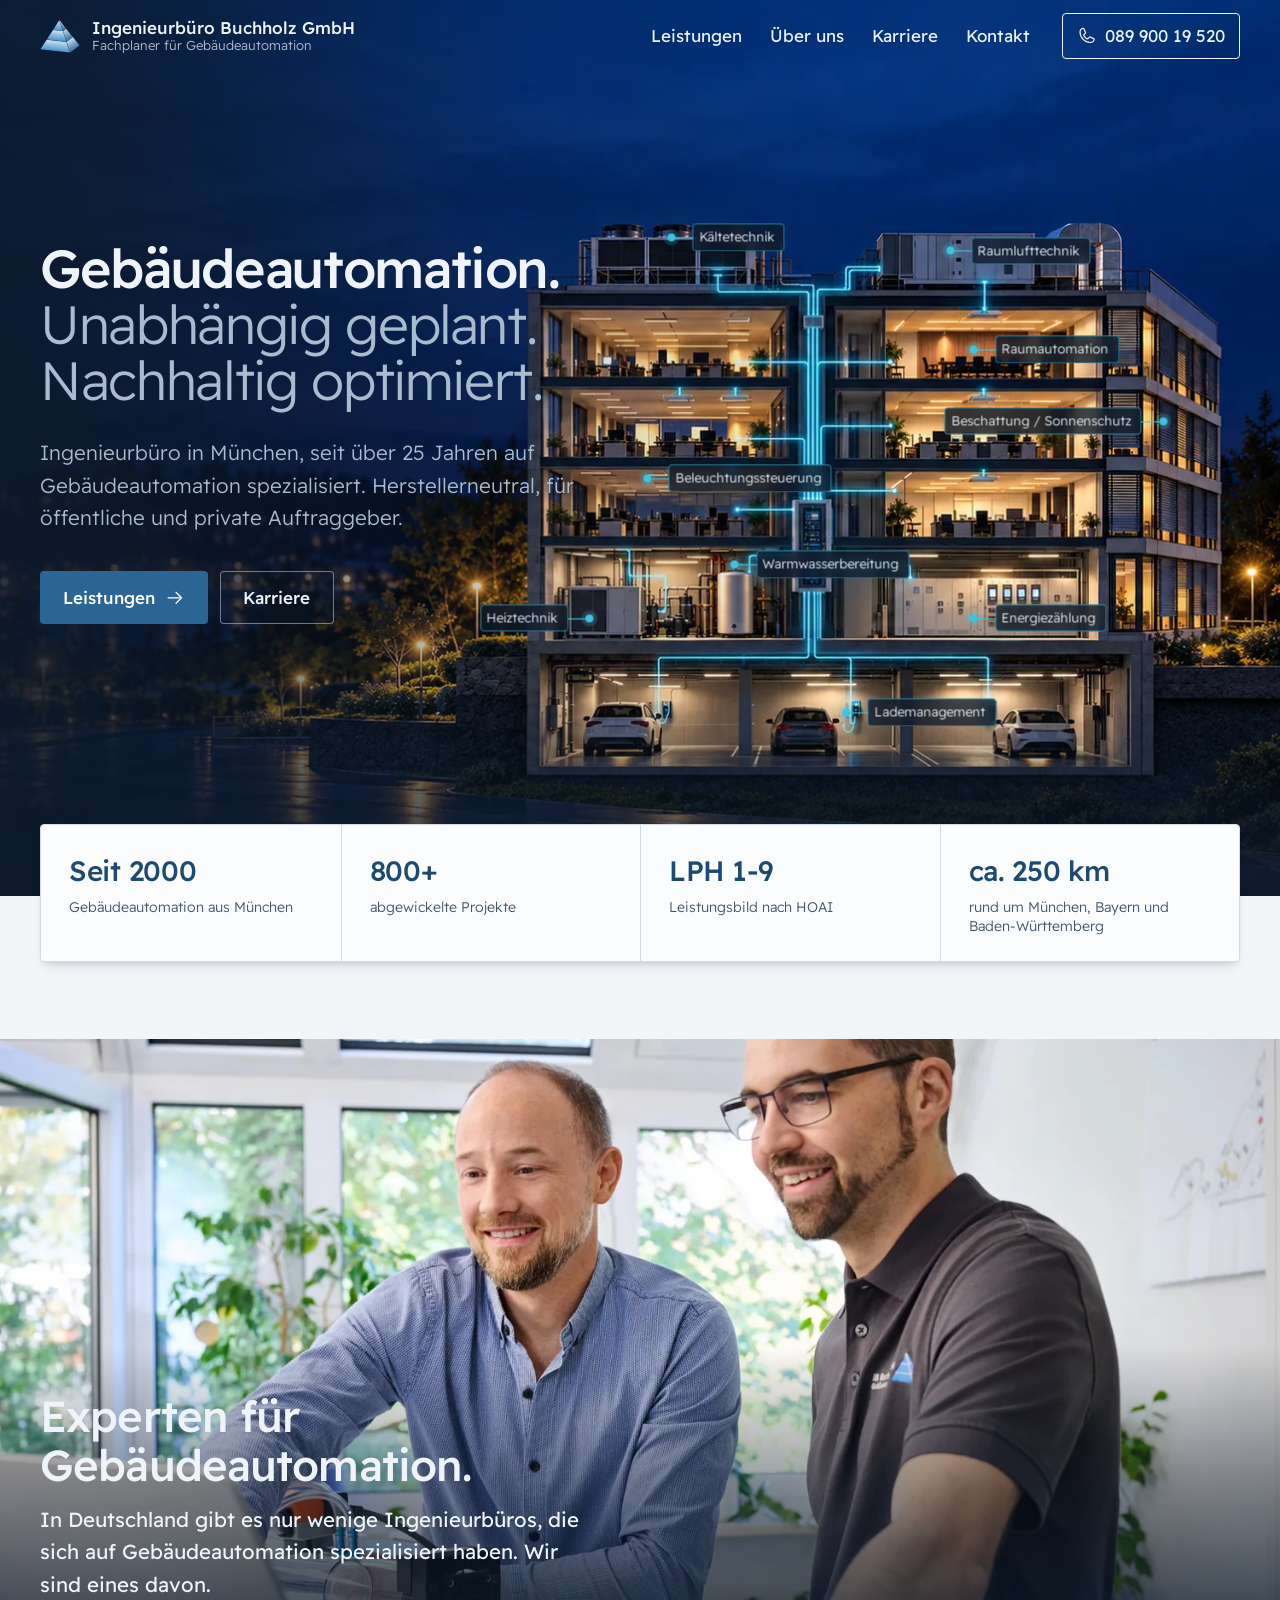
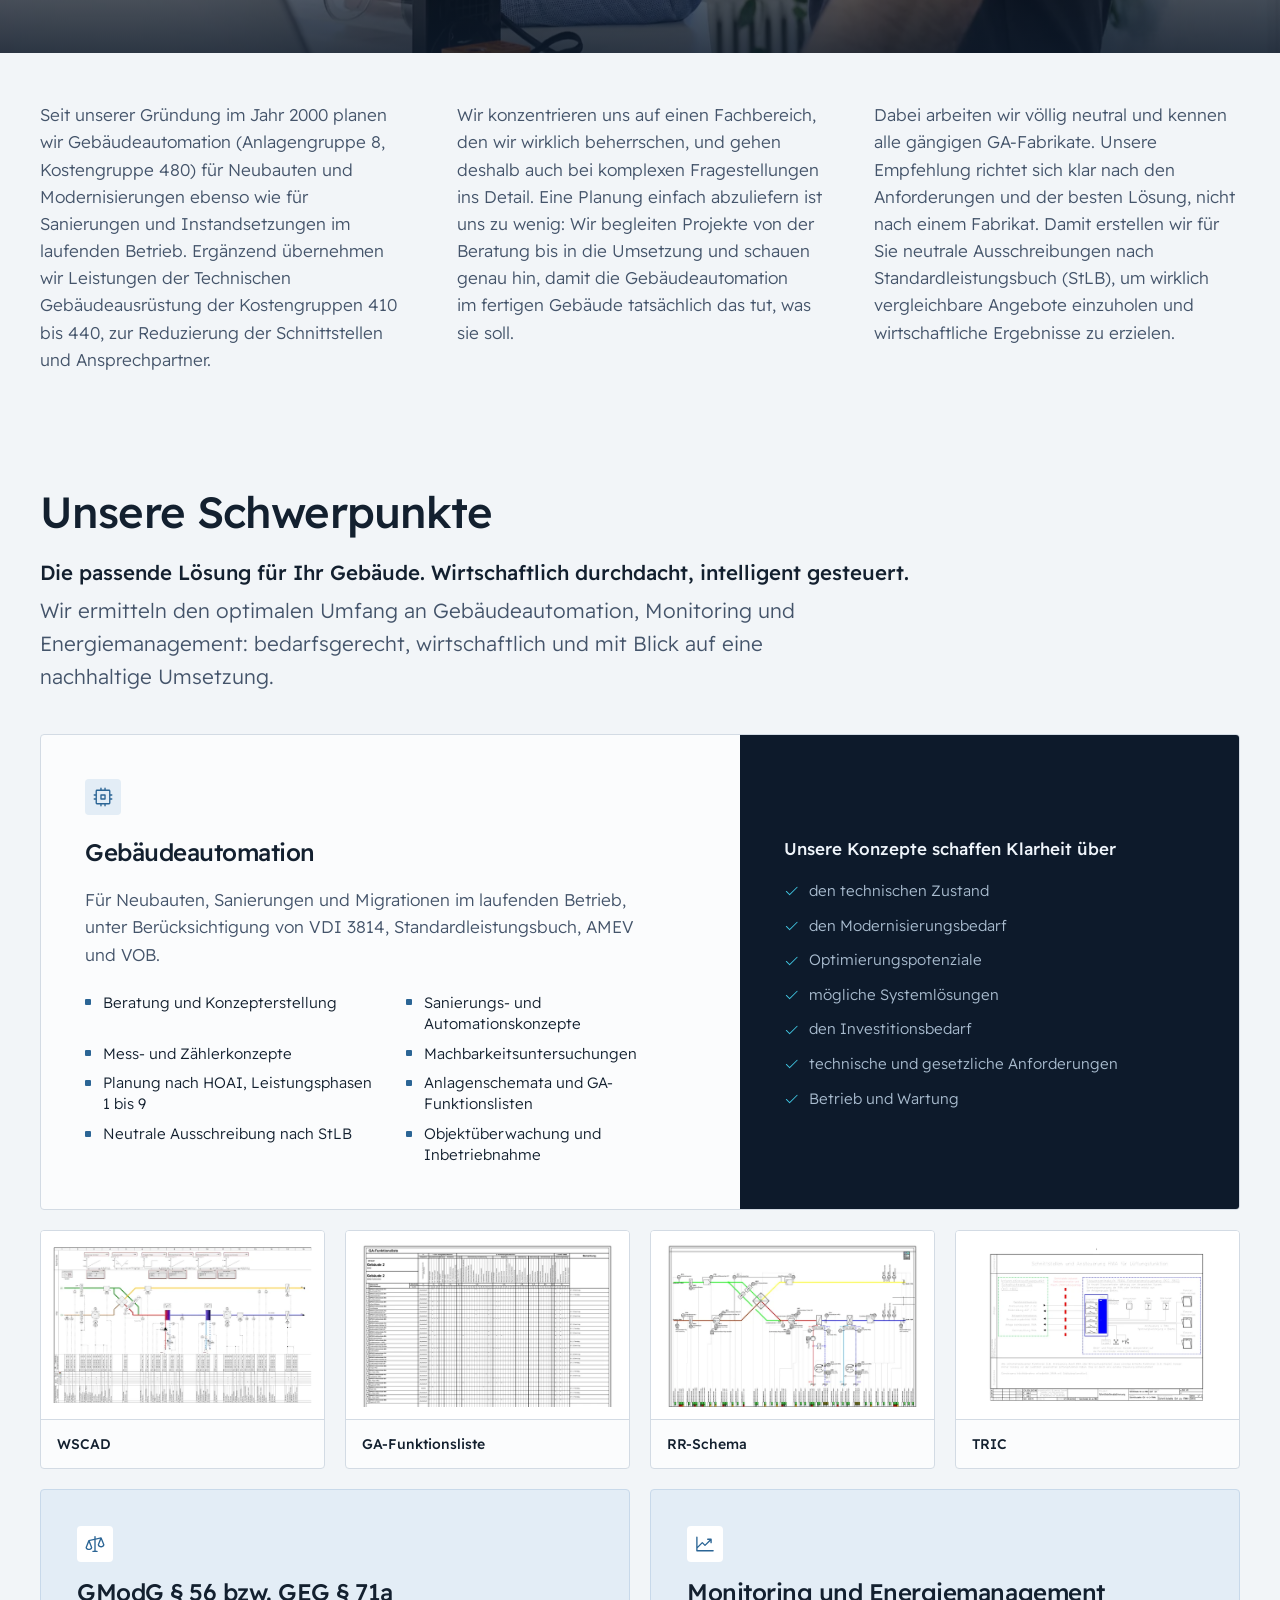
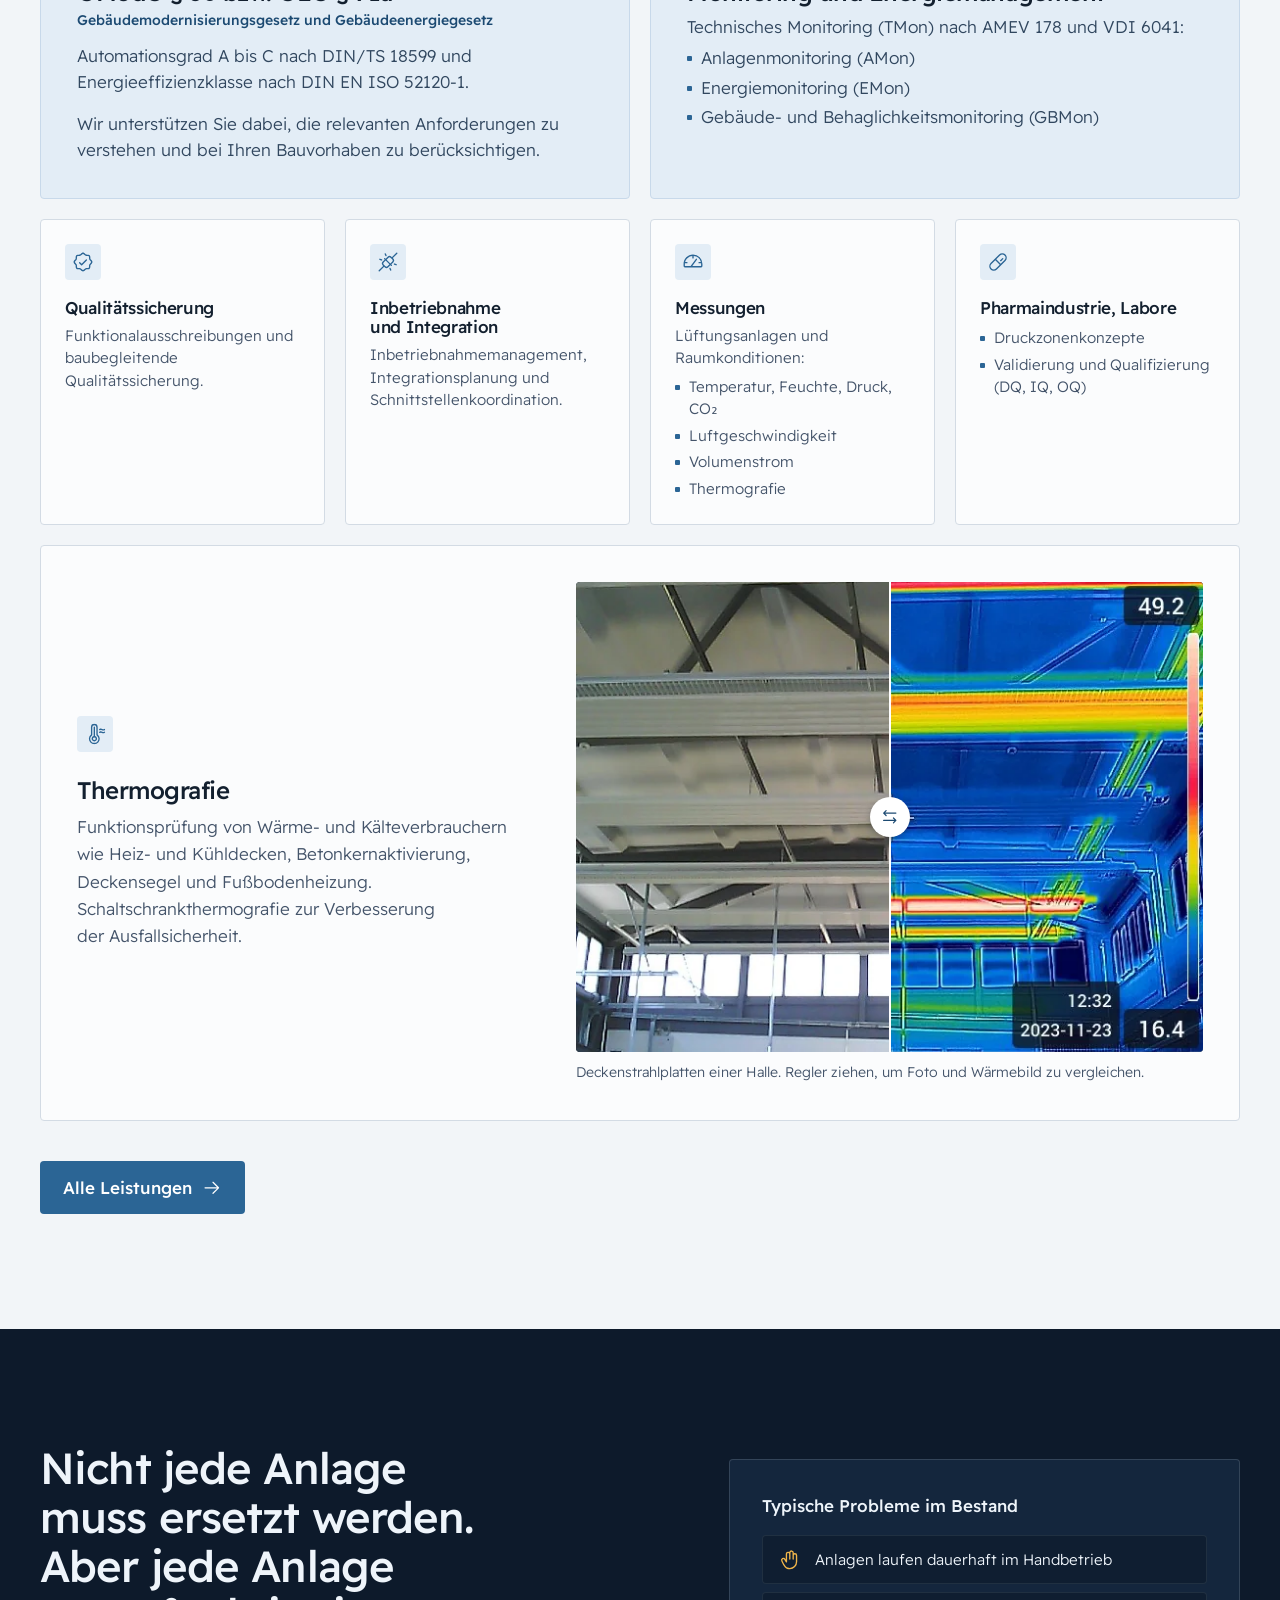
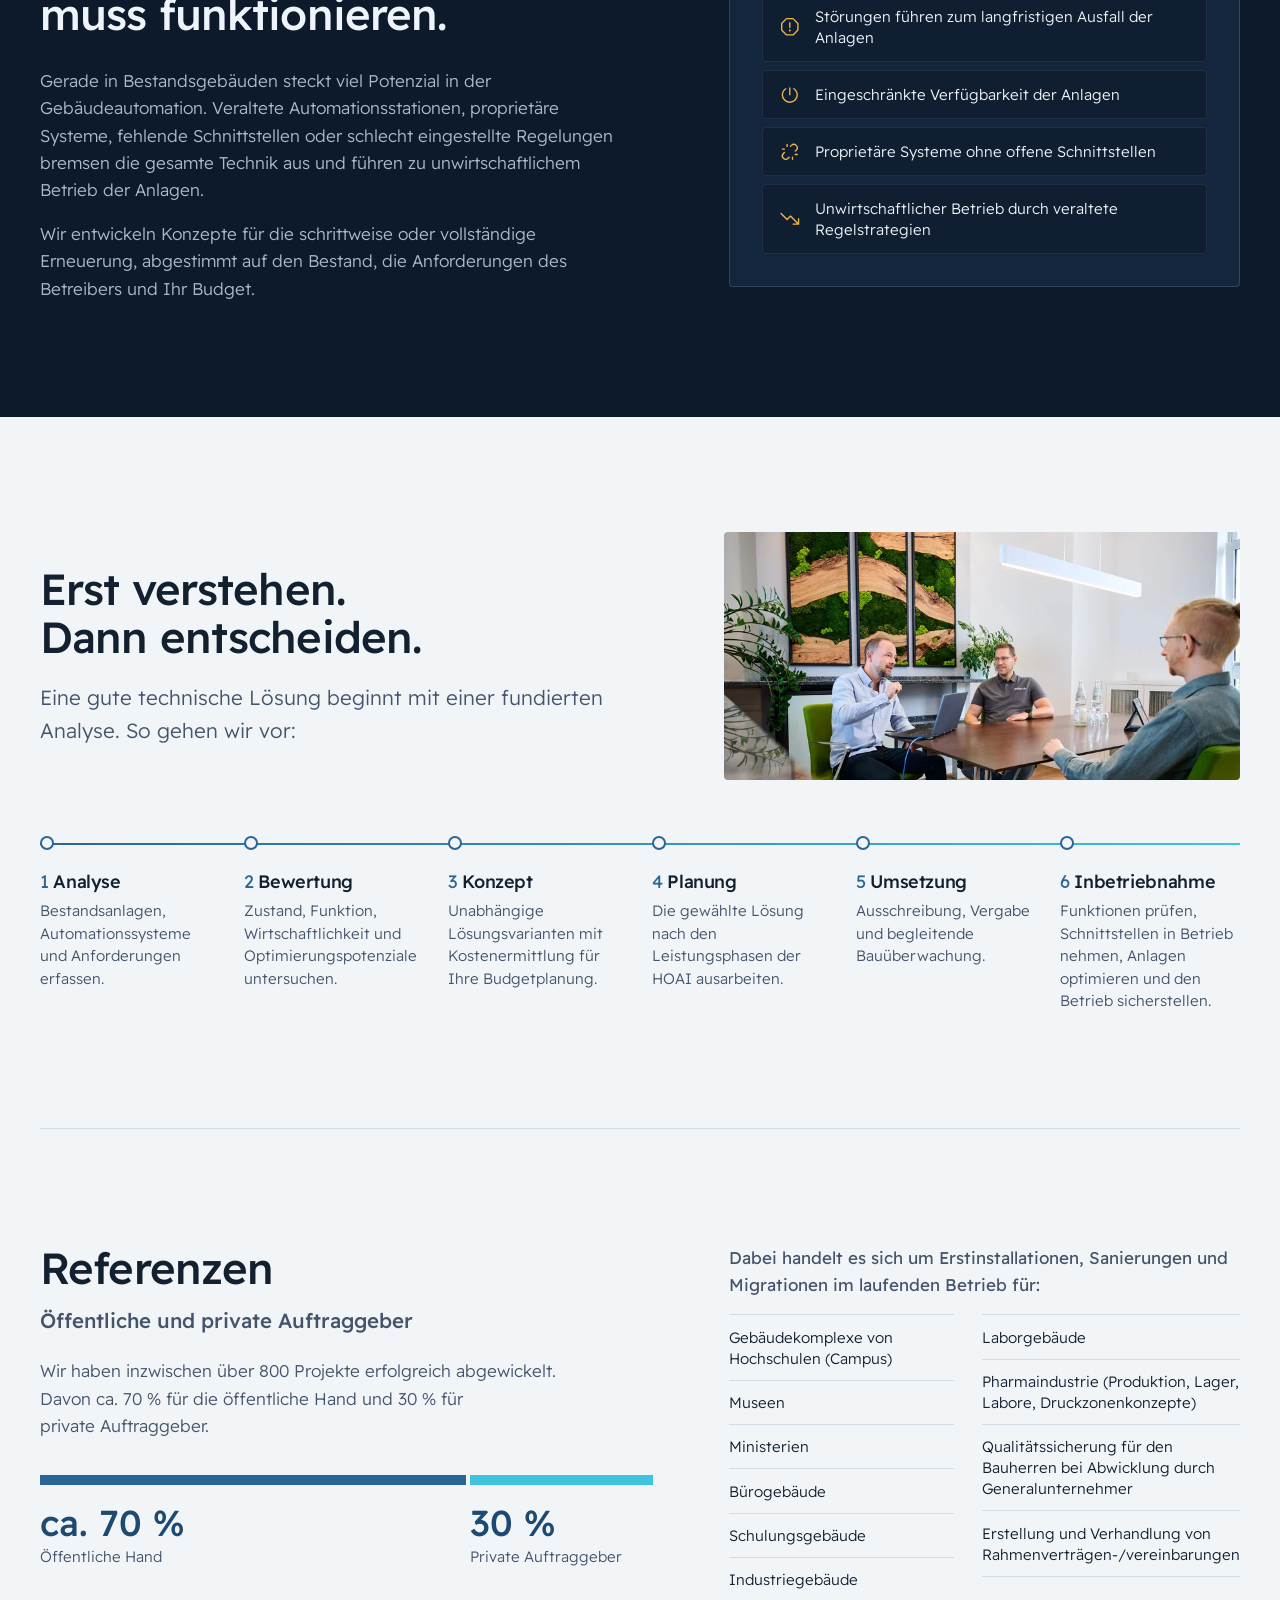
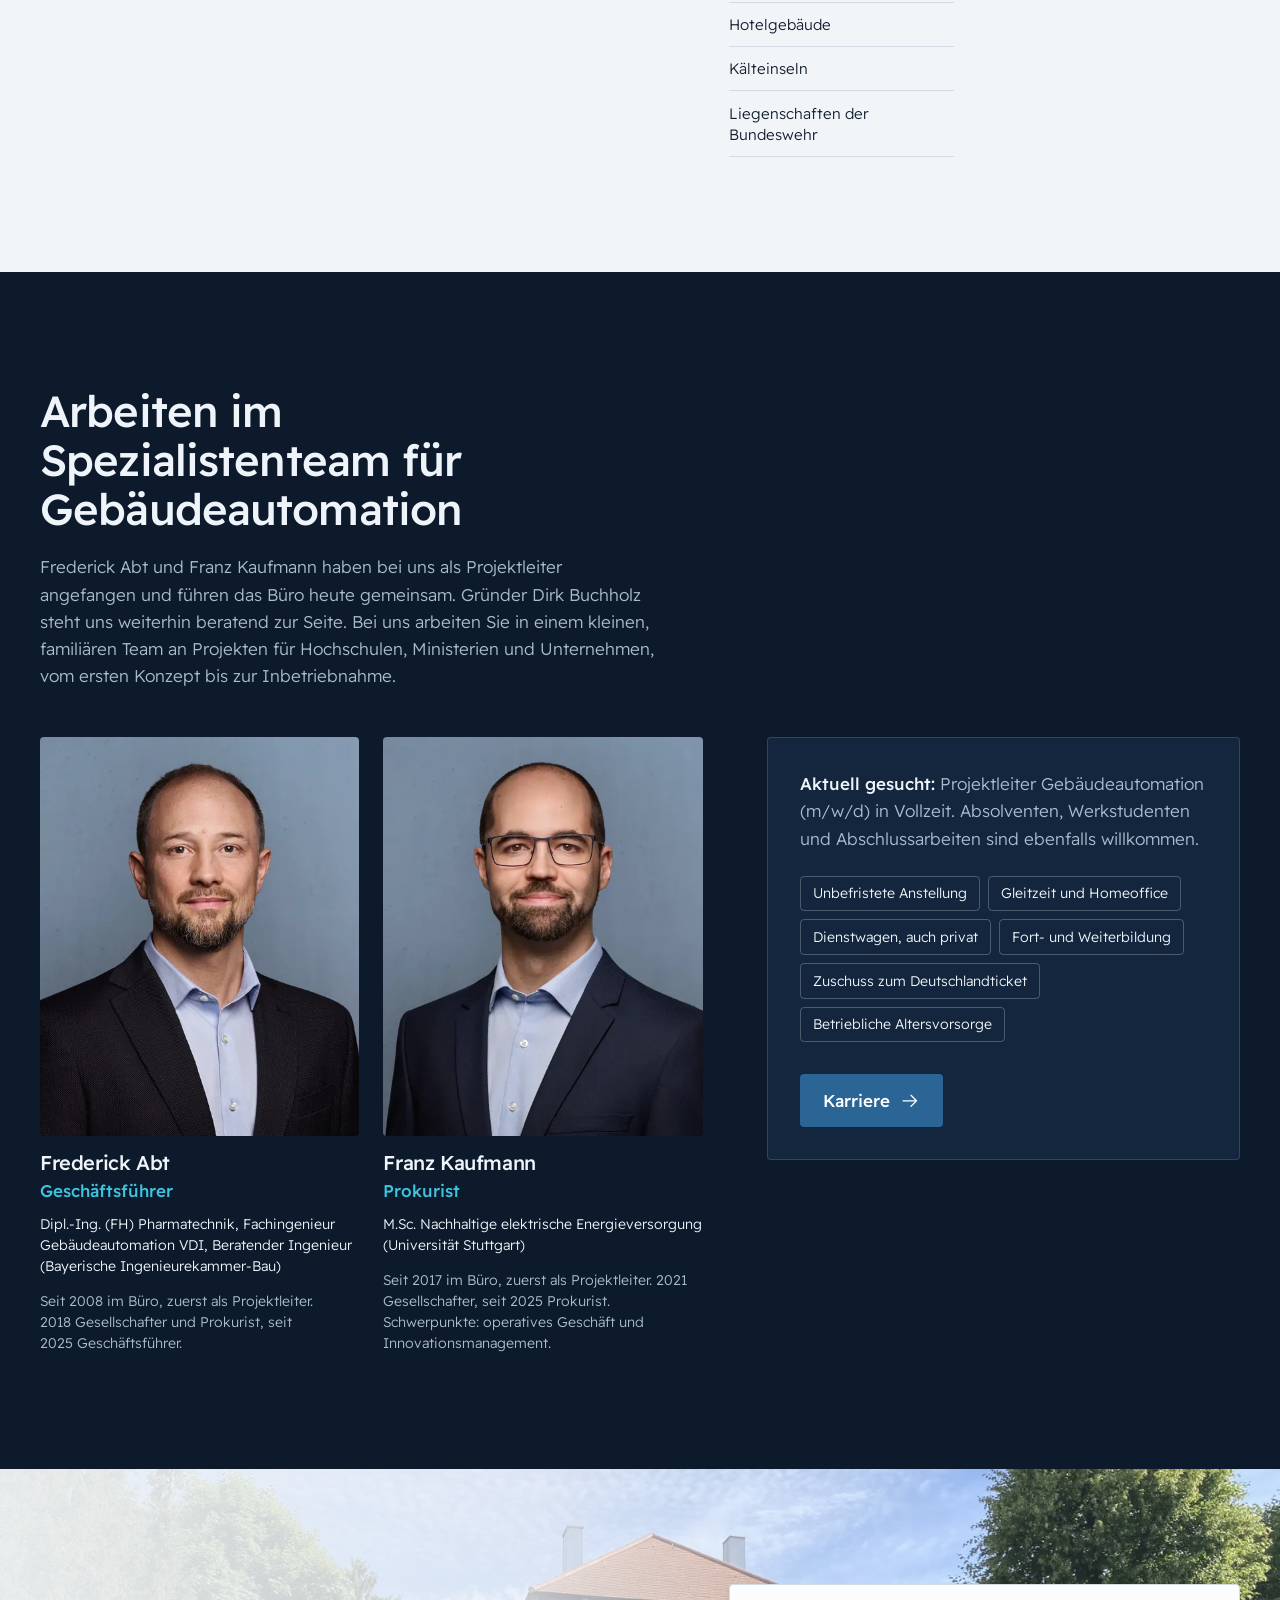
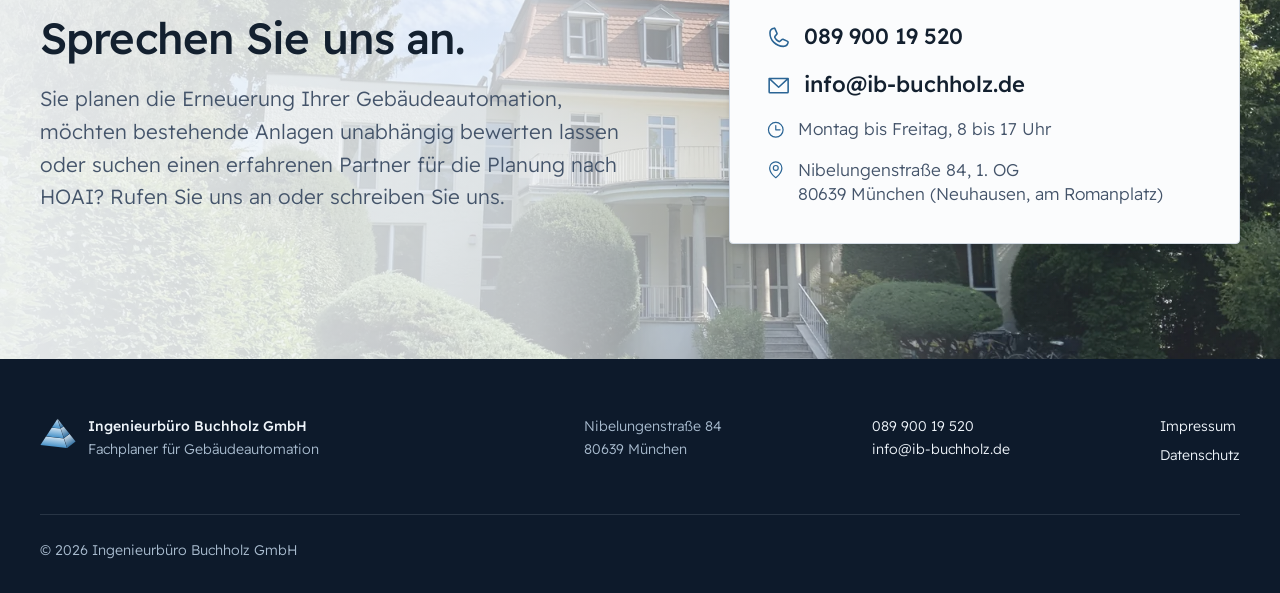
==== index.html @ 2a955da6 "Über uns: Kontaktbereich mit Teamfoto im Stil des Kopfbereichs" ====
<!doctype html>
<html lang="de">
<head>
	<meta charset="utf-8">
	<meta name="viewport" content="width=device-width, initial-scale=1">
	<title>Ingenieurbüro für Gebäudeautomation in München | Buchholz GmbH</title>
	<meta name="description" content="Ingenieurbüro Buchholz GmbH: seit über 25 Jahren spezialisiert auf Gebäudeautomation. Herstellerneutrale Beratung, Planung nach HOAI und Objektüberwachung in München, Bayern und Baden-Württemberg.">
	<link rel="canonical" href="https://www.ib-buchholz.de/">
	<meta name="author" content="Ingenieurbüro Buchholz GmbH">
	<meta name="theme-color" content="#0d1a2b">

	<meta property="og:type" content="website">
	<meta property="og:locale" content="de_DE">
	<meta property="og:site_name" content="Ingenieurbüro Buchholz GmbH">
	<meta property="og:title" content="Ingenieurbüro für Gebäudeautomation in München | Buchholz GmbH">
	<meta property="og:description" content="Seit über 25 Jahren spezialisiert auf Gebäudeautomation. Herstellerneutral, für öffentliche und private Auftraggeber.">
	<meta property="og:url" content="https://www.ib-buchholz.de/">
	<meta property="og:image" content="https://www.ib-buchholz.de/assets/images/hero-gebaeude-1600x900.webp">

	<link rel="icon" href="favicon.ico" sizes="48x48">
	<link rel="icon" href="favicon.svg" type="image/svg+xml">
	<link rel="apple-touch-icon" href="apple-touch-icon.png">
	<link rel="manifest" href="site.webmanifest">

	<link rel="preload" href="assets/fonts/readex-pro-latin.woff2" as="font" type="font/woff2" crossorigin>
	<link rel="preload" href="assets/images/hero-gebaeude-1600x900.webp" as="image" imagesrcset="assets/images/hero-gebaeude-960x540.webp 960w, assets/images/hero-gebaeude-1600x900.webp 1600w" imagesizes="100vw">
	<link rel="stylesheet" href="assets/styles/main.css?v=20261023l">
	<script src="assets/scripts/main.js?v=20261023l" defer></script>

	<script type="application/ld+json">
	{
		"@context": "https://schema.org",
		"@type": "ProfessionalService",
		"name": "Ingenieurbüro Buchholz GmbH",
		"description": "Ingenieurbüro für Gebäudeautomation: Beratung, Planung nach HOAI, Ausschreibung und Objektüberwachung.",
		"url": "https://www.ib-buchholz.de/",
		"logo": "https://www.ib-buchholz.de/assets/images/logo.svg",
		"image": "https://www.ib-buchholz.de/assets/images/buero-nibelungenstrasse-1600x900.webp",
		"telephone": "+49 89 90019520",
		"email": "info@ib-buchholz.de",
		"foundingDate": "2000",
		"address": {
			"@type": "PostalAddress",
			"streetAddress": "Nibelungenstraße 84",
			"postalCode": "80639",
			"addressLocality": "München",
			"addressCountry": "DE"
		},
		"openingHoursSpecification": {
			"@type": "OpeningHoursSpecification",
			"dayOfWeek": ["Monday", "Tuesday", "Wednesday", "Thursday", "Friday"],
			"opens": "08:00",
			"closes": "17:00"
		},
		"areaServed": ["München", "Bayern", "Baden-Württemberg"],
		"knowsAbout": ["Gebäudeautomation", "GA-Planung", "VDI 3814", "AMEV", "HOAI", "GEG", "Technisches Monitoring"]
	}
	</script>
</head>
<body>
	<a class="skip-link" href="#inhalt">Zum Inhalt springen</a>

	<header class="site-header" data-header>
		<div class="site-header__inner">
			<a class="brand" href="./" aria-label="Ingenieurbüro Buchholz GmbH, zur Startseite">
				<img class="brand__logo" src="assets/images/logo.svg" alt="" width="40" height="40">
				<span class="brand__text">
					<span class="brand__name">Ingenieurbüro Buchholz GmbH</span>
					<span class="brand__claim">Fachplaner für Gebäudeautomation</span>
				</span>
			</a>

			<button class="nav-toggle" type="button" aria-expanded="false" aria-controls="hauptnavigation" data-nav-toggle>
				<svg class="icon nav-toggle__open" aria-hidden="true"><use href="assets/images/icons.svg?v=20261021a#i-list"></use></svg>
				<svg class="icon nav-toggle__close" aria-hidden="true"><use href="assets/images/icons.svg?v=20261021a#i-x"></use></svg>
				<span class="visually-hidden">Menü</span>
			</button>

			<nav class="site-nav" id="hauptnavigation" aria-label="Hauptnavigation">
				<ul class="site-nav__list">
					<li><a href="leistungen/">Leistungen</a></li>
					<li><a href="ueber-uns/">Über uns</a></li>
					<li><a href="karriere/">Karriere</a></li>
					<li><a href="kontakt/">Kontakt</a></li>
				</ul>
				<a class="site-nav__phone" href="tel:+498990019520">
					<svg class="icon" aria-hidden="true"><use href="assets/images/icons.svg?v=20261021a#i-phone"></use></svg>
					089 900 19 520
				</a>
			</nav>
		</div>
	</header>

	<main id="inhalt">
		<section class="hero" aria-labelledby="hero-titel">
			<div class="hero__visual">
				<picture>
					<img src="assets/images/hero-gebaeude-1600x900.webp"
						srcset="assets/images/hero-gebaeude-960x540.webp 960w, assets/images/hero-gebaeude-1600x900.webp 1600w"
						sizes="(min-width: 64rem) 120vh, 100vw"
						width="1600" height="900" alt="Bürogebäude im Schnitt mit Tiefgarage: Ein zentraler GA-Schaltschrank ist über leuchtende Leitungen mit Kälte, Lüftung, Heizung, Elektroverteilung, Ladesäulen und allen Etagen verbunden" fetchpriority="high">
				</picture>
				<ul class="datapoints" aria-label="Gewerke, die die Gebäudeautomation verbindet">
					<li class="datapoint" style="--x: 58.5%; --y: 26.5%; --i: 0">Kältetechnik</li>
					<li class="datapoint" style="--x: 76%; --y: 28%; --i: 1">Raumlufttechnik</li>
					<li class="datapoint" style="--x: 77.5%; --y: 39%; --i: 2">Raumautomation</li>
					<li class="datapoint datapoint--flip" style="--x: 89.5%; --y: 47%; --i: 3">Beschattung / Sonnenschutz</li>
					<li class="datapoint" style="--x: 57%; --y: 53.4%; --i: 4">Beleuchtungssteuerung</li>
					<li class="datapoint datapoint--flip" style="--x: 53.5%; --y: 69%; --i: 5">Heiztechnik</li>
					<li class="datapoint" style="--x: 62.5%; --y: 63%; --i: 6">Warmwasserbereitung</li>
					<li class="datapoint" style="--x: 77.5%; --y: 69%; --i: 7">Energiezählung</li>
					<li class="datapoint" style="--x: 69.5%; --y: 79.5%; --i: 8">Lademanagement</li>
				</ul>
			</div>

			<div class="hero__content">
				<h1 class="hero__title" id="hero-titel">Gebäudeautomation. <span>Unabhängig geplant.</span> <span>Nachhaltig optimiert.</span></h1>
				<p class="hero__lead">Ingenieurbüro in München, seit über 25 Jahren auf Gebäudeautomation spezialisiert. Herstellerneutral, für öffentliche und private Auftraggeber.</p>
				<div class="hero__actions">
					<a class="button button--primary" href="leistungen/">Leistungen
						<svg class="icon" aria-hidden="true"><use href="assets/images/icons.svg?v=20261021a#i-arrow-right"></use></svg>
					</a>
					<a class="button button--ghost" href="karriere/">Karriere</a>
				</div>
			</div>
		</section>

		<section class="facts" aria-label="Das Büro in Zahlen">
			<dl class="facts__list">
				<div class="facts__item">
					<dt>Seit 2000</dt>
					<dd>Gebäudeautomation aus München</dd>
				</div>
				<div class="facts__item">
					<dt>800+</dt>
					<dd>abgewickelte Projekte</dd>
				</div>
				<div class="facts__item">
					<dt>LPH 1-9</dt>
					<dd>Leistungsbild nach HOAI</dd>
				</div>
				<div class="facts__item">
					<dt>ca. 250 km</dt>
					<dd>rund um München, Bayern und Baden-Württemberg</dd>
				</div>
			</dl>
		</section>

		<section class="intro" aria-labelledby="intro-titel">
			<div class="intro__band">
				<img class="intro__photo" src="assets/images/team-arbeit-1500x1000.webp"
					srcset="assets/images/team-arbeit-800x533.webp 800w, assets/images/team-arbeit-1500x1000.webp 1500w, assets/images/team-arbeit-2400x1600.webp 2400w"
					sizes="100vw" width="1500" height="1000" loading="lazy"
					alt="Frederick Abt und Franz Kaufmann bei einem Funktionstest am Laptop im Büro">
				<div class="container intro__head">
					<h2 class="intro__title" id="intro-titel">Experten für Gebäudeautomation.</h2>
					<p class="intro__lead">In Deutschland gibt es nur wenige Ingenieurbüros, die sich auf Gebäudeautomation spezialisiert haben. Wir sind eines davon.</p>
				</div>
			</div>
			<div class="container intro__text">
				<p>Seit unserer Gründung im Jahr 2000 planen wir Gebäudeautomation (Anlagengruppe 8, Kostengruppe 480) für Neubauten und Modernisierungen ebenso wie für Sanierungen und Instandsetzungen im laufenden Betrieb. Ergänzend übernehmen wir Leistungen der Technischen Gebäudeausrüstung der Kostengruppen 410 bis 440, zur Reduzierung der Schnittstellen und Ansprechpartner.</p>
				<p>Wir konzentrieren uns auf einen Fachbereich, den wir wirklich beherrschen, und gehen deshalb auch bei komplexen Fragestellungen ins Detail. Eine Planung einfach abzuliefern ist uns zu wenig: Wir begleiten Projekte von der Beratung bis in die Umsetzung und schauen genau hin, damit die Gebäudeautomation im fertigen Gebäude tatsächlich das tut, was sie soll.</p>
				<p>Dabei arbeiten wir völlig neutral und kennen alle gängigen GA-Fabrikate. Unsere Empfehlung richtet sich klar nach den Anforderungen und der besten Lösung, nicht nach einem Fabrikat. Damit erstellen wir für Sie neutrale Ausschreibungen nach Standardleistungsbuch (StLB), um wirklich vergleichbare Angebote einzuholen und wirtschaftliche Ergebnisse zu erzielen.</p>
			</div>
		</section>

		<section class="focus" aria-labelledby="focus-titel">
			<div class="container">
				<h2 class="section-title" id="focus-titel">Unsere Schwerpunkte</h2>
				<p class="section-lead focus__lead"><strong>Die passende Lösung für Ihr Gebäude. Wirtschaftlich durchdacht, intelligent gesteuert.</strong> Wir ermitteln den optimalen Umfang an Gebäudeautomation, Monitoring und Energiemanagement: bedarfsgerecht, wirtschaftlich und mit Blick auf eine nachhaltige Umsetzung.</p>

				<article class="ga-feature">
					<div class="ga-feature__main">
						<svg class="tile__icon" aria-hidden="true"><use href="assets/images/icons.svg?v=20261021a#i-cpu"></use></svg>
						<h3>Gebäudeautomation</h3>
						<p>Für Neubauten, Sanierungen und Migrationen im laufenden Betrieb, unter Berücksichtigung von VDI 3814, Standardleistungsbuch, AMEV und VOB.</p>
						<ul class="ga-feature__list">
							<li>Beratung und Konzepterstellung</li>
							<li>Sanierungs- und Automationskonzepte</li>
							<li>Mess- und Zählerkonzepte</li>
							<li>Machbarkeitsuntersuchungen</li>
							<li>Planung nach HOAI, Leistungsphasen 1 bis 9</li>
							<li>Anlagenschemata und GA-Funktionslisten</li>
							<li>Neutrale Ausschreibung nach StLB</li>
							<li>Objektüberwachung und Inbetriebnahme</li>
						</ul>
					</div>
					<div class="ga-feature__side">
						<p class="ga-feature__side-title">Unsere Konzepte schaffen Klarheit über</p>
						<ul class="checklist">
							<li>den technischen Zustand</li>
							<li>den Modernisierungsbedarf</li>
							<li>Optimierungspotenziale</li>
							<li>mögliche Systemlösungen</li>
							<li>den Investitionsbedarf</li>
							<li>technische und gesetzliche Anforderungen</li>
							<li>Betrieb und Wartung</li>
						</ul>
					</div>
				</article>

				<ul class="schemes" aria-label="Beispiele aus unserer Planung">
					<li>
						<a class="scheme" href="assets/images/schema-wscad-2400x1446.webp" data-lightbox>
							<img src="assets/images/schema-wscad-600x361.webp" width="600" height="361" loading="lazy" alt="Anlagenschema einer Lüftungsanlage mit Regeldiagrammen und Datenpunkten, erstellt mit WSCAD">
							<span>WSCAD</span>
						</a>
					</li>
					<li>
						<a class="scheme" href="assets/images/funktionsliste-vdi3814-2400x1552.webp" data-lightbox>
							<img src="assets/images/funktionsliste-vdi3814-600x388.webp" width="600" height="388" loading="lazy" alt="GA-Funktionsliste nach VDI 3814 mit Datenpunkten und Funktionen">
							<span>GA-Funktionsliste</span>
						</a>
					</li>
					<li>
						<a class="scheme" href="assets/images/schema-rr-2400x1552.webp" data-lightbox>
							<img src="assets/images/schema-rr-600x388.webp" width="600" height="388" loading="lazy" alt="Anlagengrafik einer Lüftungsanlage mit Wärmerückgewinnung, erstellt mit RR-Schema">
							<span>RR-Schema</span>
						</a>
					</li>
					<li>
						<a class="scheme" href="assets/images/schnittstelle-tric-2400x1696.webp" data-lightbox>
							<img src="assets/images/schnittstelle-tric-600x424.webp" width="600" height="424" loading="lazy" alt="Schnittstellenklärung zwischen Gebäudeautomation und RWA-Fenstersteuerung, erstellt mit TRIC">
							<span>TRIC</span>
						</a>
					</li>
				</ul>

				<div class="tiles tiles--key">
					<article class="tile">
						<svg class="tile__icon" aria-hidden="true"><use href="assets/images/icons.svg?v=20261021a#i-scales"></use></svg>
						<h3>GModG § 56 bzw. GEG § 71a</h3>
						<p class="tile__sub">Gebäudemodernisierungsgesetz und Gebäudeenergiegesetz</p>
						<p>Automationsgrad A bis C nach DIN/TS 18599 und Energieeffizienzklasse nach DIN EN ISO 52120-1.</p>
						<p>Wir unterstützen Sie dabei, die relevanten Anforderungen zu verstehen und bei Ihren Bauvorhaben zu berücksichtigen.</p>
					</article>
					<article class="tile">
						<svg class="tile__icon" aria-hidden="true"><use href="assets/images/icons.svg?v=20261021a#i-chart-line-up"></use></svg>
						<h3>Monitoring und Energiemanagement</h3>
						<p>Technisches Monitoring (TMon) nach AMEV 178 und VDI 6041:</p>
						<ul class="tile__list">
							<li>Anlagenmonitoring (AMon)</li>
							<li>Energiemonitoring (EMon)</li>
							<li>Gebäude- und Behaglichkeitsmonitoring (GBMon)</li>
						</ul>
					</article>
				</div>

				<div class="tiles">
					<article class="tile">
						<svg class="tile__icon" aria-hidden="true"><use href="assets/images/icons.svg?v=20261021a#i-seal-check"></use></svg>
						<h3>Qualitätssicherung</h3>
						<p>Funktionalausschreibungen und baubegleitende Qualitätssicherung.</p>
					</article>
					<article class="tile">
						<svg class="tile__icon" aria-hidden="true"><use href="assets/images/icons.svg?v=20261021a#i-plugs-connected"></use></svg>
						<h3>Inbetriebnahme und Integration</h3>
						<p>Inbetriebnahmemanagement, Integrationsplanung und Schnittstellenkoordination.</p>
					</article>
					<article class="tile">
						<svg class="tile__icon" aria-hidden="true"><use href="assets/images/icons.svg?v=20261021a#i-gauge"></use></svg>
						<h3>Messungen</h3>
						<p>Lüftungsanlagen und Raumkonditionen:</p>
						<ul class="tile__list">
							<li>Temperatur, Feuchte, Druck, CO₂</li>
							<li>Luftgeschwindigkeit</li>
							<li>Volumenstrom</li>
							<li>Thermografie</li>
						</ul>
					</article>
					<article class="tile">
						<svg class="tile__icon" aria-hidden="true"><use href="assets/images/icons.svg?v=20261021a#i-pill"></use></svg>
						<h3>Pharmaindustrie, Labore</h3>
						<ul class="tile__list">
							<li>Druckzonenkonzepte</li>
							<li>Validierung und Qualifizierung (DQ, IQ, OQ)</li>
						</ul>
					</article>
				</div>

				<article class="thermo-tile">
					<div class="thermo-tile__text">
						<svg class="tile__icon" aria-hidden="true"><use href="assets/images/icons.svg?v=20261021a#i-thermometer-hot"></use></svg>
						<h3>Thermografie</h3>
						<p>Funktionsprüfung von Wärme- und Kälteverbrauchern wie Heiz- und Kühldecken, Betonkernaktivierung, Deckensegel und Fußbodenheizung. Schaltschrankthermografie zur Verbesserung der Ausfallsicherheit.</p>
					</div>
					<figure class="thermo" data-compare>
						<div class="thermo__stage">
							<img class="thermo__photo" src="assets/images/thermografie-halle-640x480.webp" width="640" height="480" loading="lazy" alt="Hallendecke mit Deckenstrahlplatten, Normalaufnahme">
							<img class="thermo__ir" src="assets/images/thermografie-640x480.webp" width="640" height="480" loading="lazy" alt="Dieselbe Hallendecke als Wärmebild, die Deckenstrahlplatten zeichnen sich deutlich ab">
							<span class="thermo__handle" aria-hidden="true">
								<svg class="icon" aria-hidden="true"><use href="assets/images/icons.svg?v=20261021a#i-arrows-left-right"></use></svg>
							</span>
							<input class="thermo__range" type="range" min="0" max="100" value="50" aria-label="Vergleich zwischen Foto und Wärmebild verschieben" data-compare-range>
						</div>
						<figcaption>Deckenstrahlplatten einer Halle. Regler ziehen, um Foto und Wärmebild zu vergleichen.</figcaption>
					</figure>
				</article>

				<a class="button button--primary focus__all" href="leistungen/">Alle Leistungen
					<svg class="icon" aria-hidden="true"><use href="assets/images/icons.svg?v=20261021a#i-arrow-right"></use></svg>
				</a>
			</div>
		</section>

		<section class="existing" aria-labelledby="bestand-titel">
			<div class="container existing__grid">
				<div class="existing__text">
					<h2 class="section-title" id="bestand-titel">Nicht jede Anlage muss ersetzt werden. Aber jede Anlage muss funktionieren.</h2>
					<p>Gerade in Bestandsgebäuden steckt viel Potenzial in der Gebäudeautomation. Veraltete Automationsstationen, proprietäre Systeme, fehlende Schnittstellen oder schlecht eingestellte Regelungen bremsen die gesamte Technik aus und führen zu unwirtschaftlichem Betrieb der Anlagen.</p>
					<p>Wir entwickeln Konzepte für die schrittweise oder vollständige Erneuerung, abgestimmt auf den Bestand, die Anforderungen des Betreibers und Ihr Budget.</p>
				</div>
				<div class="alarms">
					<p class="alarms__title">Typische Probleme im Bestand</p>
					<ul class="alarms__list">
						<li><svg class="icon" aria-hidden="true"><use href="assets/images/icons.svg?v=20261021a#i-hand"></use></svg>Anlagen laufen dauerhaft im Handbetrieb</li>
						<li><svg class="icon" aria-hidden="true"><use href="assets/images/icons.svg?v=20261021a#i-warning-octagon"></use></svg>Störungen führen zum langfristigen Ausfall der Anlagen</li>
						<li><svg class="icon" aria-hidden="true"><use href="assets/images/icons.svg?v=20261021a#i-power"></use></svg>Eingeschränkte Verfügbarkeit der Anlagen</li>
						<li><svg class="icon" aria-hidden="true"><use href="assets/images/icons.svg?v=20261021a#i-link-break"></use></svg>Proprietäre Systeme ohne offene Schnittstellen</li>
						<li><svg class="icon" aria-hidden="true"><use href="assets/images/icons.svg?v=20261021a#i-trend-down"></use></svg>Unwirtschaftlicher Betrieb durch veraltete Regelstrategien</li>
					</ul>
				</div>
			</div>
		</section>

		<section class="process" aria-labelledby="ablauf-titel">
			<div class="container">
				<div class="process__head">
					<div>
						<h2 class="section-title" id="ablauf-titel">Erst verstehen. Dann entscheiden.</h2>
						<p class="section-lead">Eine gute technische Lösung beginnt mit einer fundierten Analyse. So gehen wir vor:</p>
					</div>
					<img class="process__photo" src="assets/images/besprechung-800x384.webp" srcset="assets/images/besprechung-800x384.webp 800w, assets/images/besprechung-1400x673.webp 1400w" sizes="(min-width: 64rem) 34rem, 100vw" width="800" height="384" loading="lazy" alt="Frederick Abt bespricht mit Franz Kaufmann und einem Kollegen ein Projekt am Besprechungstisch">
				</div>
				<ol class="process__line">
					<li class="process__step">
						<h3>Analyse</h3>
						<p>Bestandsanlagen, Automationssysteme und Anforderungen erfassen.</p>
					</li>
					<li class="process__step">
						<h3>Bewertung</h3>
						<p>Zustand, Funktion, Wirtschaftlichkeit und Optimierungspotenziale untersuchen.</p>
					</li>
					<li class="process__step">
						<h3>Konzept</h3>
						<p>Unabhängige Lösungsvarianten mit Kostenermittlung für Ihre Budgetplanung.</p>
					</li>
					<li class="process__step">
						<h3>Planung</h3>
						<p>Die gewählte Lösung nach den Leistungsphasen der HOAI ausarbeiten.</p>
					</li>
					<li class="process__step">
						<h3>Umsetzung</h3>
						<p>Ausschreibung, Vergabe und begleitende Bauüberwachung.</p>
					</li>
					<li class="process__step">
						<h3>Inbetriebnahme</h3>
						<p>Funktionen prüfen, Schnittstellen in Betrieb nehmen, Anlagen optimieren und den Betrieb sicherstellen.</p>
					</li>
				</ol>
			</div>
		</section>

		<section class="clients" aria-labelledby="referenzen-titel">
			<div class="container">
				<div class="clients__grid">
					<div>
						<h2 class="section-title" id="referenzen-titel">Referenzen</h2>
						<p class="clients__sub">Öffentliche und private Auftraggeber</p>
						<p>Wir haben inzwischen über 800 Projekte erfolgreich abgewickelt. Davon ca.&nbsp;70&nbsp;% für die öffentliche Hand und 30&nbsp;% für private Auftraggeber.</p>
						<div class="clients__split" role="img" aria-label="Anteil der Projekte: ca. 70 % öffentliche Hand, 30 % private Auftraggeber">
							<div class="clients__seg">
								<strong>ca.&nbsp;70&nbsp;%</strong>
								<span>Öffentliche Hand</span>
							</div>
							<div class="clients__seg clients__seg--private">
								<strong>30&nbsp;%</strong>
								<span>Private Auftraggeber</span>
							</div>
						</div>
					</div>
					<div>
						<p class="clients__lead">Dabei handelt es sich um Erstinstallationen, Sanierungen und Migrationen im laufenden Betrieb für:</p>
						<div class="clients__lists">
							<ul class="clients__types">
							<li>Gebäudekomplexe von Hochschulen (Campus)</li>
							<li>Museen</li>
							<li>Ministerien</li>
							<li>Bürogebäude</li>
							<li>Schulungsgebäude</li>
							<li>Industriegebäude</li>
							<li>Hotelgebäude</li>
							<li>Kälteinseln</li>
							<li>Liegenschaften der Bundeswehr</li>
							</ul>
							<ul class="clients__types">
							<li>Laborgebäude</li>
							<li>Pharmaindustrie (Produktion, Lager, Labore, Druckzonenkonzepte)</li>
							<li>Qualitätssicherung für den Bauherren bei Abwicklung durch Generalunternehmer</li>
							<li>Erstellung und Verhandlung von Rahmenverträgen-/vereinbarungen</li>
							</ul>
						</div>
					</div>
				</div>
			</div>
		</section>

		<section class="career" aria-labelledby="karriere-titel">
			<div class="container">
				<h2 class="section-title" id="karriere-titel">Arbeiten im Spezialistenteam für Gebäudeautomation</h2>
				<p class="career__intro">Frederick Abt und Franz Kaufmann haben bei uns als Projektleiter angefangen und führen das Büro heute gemeinsam. Gründer Dirk Buchholz steht uns weiterhin beratend zur Seite. Bei uns arbeiten Sie in einem kleinen, familiären Team an Projekten für Hochschulen, Ministerien und Unternehmen, vom ersten Konzept bis zur Inbetriebnahme.</p>
				<div class="career__grid">
					<div class="career__people">
						<article class="person">
							<img src="assets/images/frederick-abt-800x1000.webp"
								srcset="assets/images/frederick-abt-480x600.webp 480w, assets/images/frederick-abt-800x1000.webp 800w"
								sizes="(min-width: 64rem) 17rem, 45vw"
								width="800" height="1000" loading="lazy" alt="Porträt Frederick Abt">
							<h3>Frederick Abt</h3>
							<p class="person__role">Geschäftsführer</p>
							<p class="person__quals">Dipl.-Ing. (FH) Pharmatechnik, Fachingenieur Gebäudeautomation VDI, Beratender Ingenieur (Bayerische Ingenieurekammer-Bau)</p>
							<p>Seit 2008 im Büro, zuerst als Projektleiter. 2018 Gesellschafter und Prokurist, seit 2025 Geschäftsführer.</p>
						</article>
						<article class="person">
							<img src="assets/images/franz-kaufmann-800x1000.webp"
								srcset="assets/images/franz-kaufmann-480x600.webp 480w, assets/images/franz-kaufmann-800x1000.webp 800w"
								sizes="(min-width: 64rem) 17rem, 45vw"
								width="800" height="1000" loading="lazy" alt="Porträt Franz Kaufmann">
							<h3>Franz Kaufmann</h3>
							<p class="person__role">Prokurist</p>
							<p class="person__quals">M.Sc. Nachhaltige elektrische Energieversorgung (Universität Stuttgart)</p>
							<p>Seit 2017 im Büro, zuerst als Projektleiter. 2021 Gesellschafter, seit 2025 Prokurist. Schwerpunkte: operatives Geschäft und Innovationsmanagement.</p>
						</article>
					</div>
					<div class="career__box">
						<p class="career__open"><strong>Aktuell gesucht:</strong> Projektleiter Gebäudeautomation (m/w/d) in Vollzeit. Absolventen, Werkstudenten und Abschlussarbeiten sind ebenfalls willkommen.</p>
						<ul class="tags tags--light">
							<li>Unbefristete Anstellung</li>
							<li>Gleitzeit und Homeoffice</li>
							<li>Dienstwagen, auch privat</li>
							<li>Fort- und Weiterbildung</li>
							<li>Zuschuss zum Deutschlandticket</li>
							<li>Betriebliche Altersvorsorge</li>
						</ul>
						<a class="button button--primary" href="karriere/">Karriere
							<svg class="icon" aria-hidden="true"><use href="assets/images/icons.svg?v=20261021a#i-arrow-right"></use></svg>
						</a>
					</div>
				</div>
			</div>
		</section>

		<section class="contact" aria-labelledby="kontakt-titel">
			<img class="contact__bg" src="assets/images/buero-nibelungenstrasse-1600x900.webp"
				srcset="assets/images/buero-nibelungenstrasse-960x540.webp 960w, assets/images/buero-nibelungenstrasse-1600x900.webp 1600w"
				sizes="100vw" width="1600" height="900" loading="lazy" alt="">
			<div class="container contact__grid">
				<div class="contact__text">
					<h2 class="section-title" id="kontakt-titel">Sprechen Sie uns an.</h2>
					<p>Sie planen die Erneuerung Ihrer Gebäudeautomation, möchten bestehende Anlagen unabhängig bewerten lassen oder suchen einen erfahrenen Partner für die Planung nach HOAI? Rufen Sie uns an oder schreiben Sie uns.</p>
				</div>
				<div class="contact__card">
					<a class="contact__line contact__line--big" href="tel:+498990019520">
						<svg class="icon" aria-hidden="true"><use href="assets/images/icons.svg?v=20261021a#i-phone"></use></svg>
						089 900 19 520
					</a>
					<a class="contact__line contact__line--big" href="mailto:info@ib-buchholz.de">
						<svg class="icon" aria-hidden="true"><use href="assets/images/icons.svg?v=20261021a#i-envelope-simple"></use></svg>
						info@ib-buchholz.de
					</a>
					<p class="contact__line">
						<svg class="icon" aria-hidden="true"><use href="assets/images/icons.svg?v=20261021a#i-clock"></use></svg>
						Montag bis Freitag, 8 bis 17 Uhr
					</p>
					<address class="contact__line">
						<svg class="icon" aria-hidden="true"><use href="assets/images/icons.svg?v=20261021a#i-map-pin"></use></svg>
						<span>Nibelungenstraße 84, 1. OG<br>80639 München (Neuhausen, am Romanplatz)</span>
					</address>
				</div>
			</div>
		</section>
	</main>

	<dialog class="lightbox" aria-label="Großansicht" data-lightbox-dialog>
		<button class="lightbox__close" type="button" aria-label="Großansicht schließen" data-lightbox-close>
			<svg class="icon" aria-hidden="true"><use href="assets/images/icons.svg?v=20261021a#i-x"></use></svg>
		</button>
		<figure class="lightbox__figure">
			<img class="lightbox__img" src="data:," alt="">
			<figcaption class="lightbox__caption"></figcaption>
		</figure>
	</dialog>

	<footer class="site-footer">
		<div class="container site-footer__grid">
			<div class="site-footer__brand">
				<img src="assets/images/logo.svg" alt="" width="36" height="36">
				<p><strong>Ingenieurbüro Buchholz GmbH</strong><br>Fachplaner für Gebäudeautomation</p>
			</div>
			<p>Nibelungenstraße 84<br>80639 München</p>
			<p><a href="tel:+498990019520">089 900 19 520</a><br><a href="mailto:info@ib-buchholz.de">info@ib-buchholz.de</a></p>
			<nav aria-label="Rechtliches">
				<ul class="site-footer__links">
					<li><a href="impressum/">Impressum</a></li>
					<li><a href="datenschutz/">Datenschutz</a></li>
				</ul>
			</nav>
		</div>
		<div class="container">
			<p class="site-footer__copy">© 2026 Ingenieurbüro Buchholz GmbH</p>
		</div>
	</footer>
</body>
</html>
---- assets/styles/main.css ----
@font-face {
	font-family: "Readex Pro";
	src: url("../fonts/readex-pro-latin.woff2") format("woff2-variations");
	font-weight: 160 700;
	font-style: normal;
	font-display: swap;
	unicode-range: U+0000-00FF, U+0131, U+0152-0153, U+02BB-02BC, U+02C6, U+02DA, U+02DC, U+0304, U+0308, U+0329, U+2000-206F, U+20AC, U+2122, U+2191, U+2193, U+2212, U+2215, U+FEFF, U+FFFD;
}

@font-face {
	font-family: "Readex Pro";
	src: url("../fonts/readex-pro-latin-ext.woff2") format("woff2-variations");
	font-weight: 160 700;
	font-style: normal;
	font-display: swap;
	unicode-range: U+0100-02BA, U+02BD-02C5, U+02C7-02CC, U+02CE-02D7, U+02DD-02FF, U+0304, U+0308, U+0329, U+1D00-1DBF, U+1E00-1E9F, U+1EF2-1EFF, U+2020, U+20A0-20AB, U+20AD-20C0, U+2113, U+2C60-2C7F, U+A720-A7FF;
}

:root {
	--night: #0d1a2b;
	--night-2: #14263d;
	--ink: #13202f;
	--ink-2: #44546a;
	--ground: #f2f5f8;
	--panel: #fbfcfd;
	--line: #d3dbe4;
	--line-strong: #b5c2d0;
	--brand: #2b6595;
	--brand-strong: #1c4a72;
	--brand-soft: #e3edf6;
	--signal: #3fc4e0;
	--on-night: #eef4fa;
	--on-night-2: #a9bccf;

	--radius: 4px;
	--container: 76rem;
	--gutter: clamp(1rem, 4vw, 2.5rem);
	--section: clamp(4.5rem, 9vw, 8rem);
	--ease-out: cubic-bezier(0.16, 1, 0.3, 1);

	--fs-small: 0.875rem;
	--fs-body: 1.0625rem;
	--fs-lead: clamp(1.125rem, 1.6vw, 1.3125rem);
	--fs-h3: clamp(1.25rem, 2vw, 1.5rem);
	--fs-h2: clamp(1.75rem, 3.4vw, 2.75rem);
	--fs-h1: clamp(2.25rem, 4.2vw, 3.75rem);

	color-scheme: light;
}

*,
*::before,
*::after {
	box-sizing: border-box;
}

html {
	-webkit-text-size-adjust: 100%;
	scroll-padding-top: 5rem;
	scrollbar-color: var(--line-strong) var(--ground);
}

body {
	margin: 0;
	background: var(--ground);
	color: var(--ink);
	font-family: "Readex Pro", system-ui, sans-serif;
	font-size: var(--fs-body);
	font-weight: 300;
	line-height: 1.6;
	font-feature-settings: "tnum" 0;
	-webkit-font-smoothing: antialiased;
	text-rendering: optimizeLegibility;
}

::selection {
	background: var(--brand);
	color: #fff;
}

img {
	display: block;
	max-width: 100%;
	height: auto;
}

h1,
h2,
h3 {
	margin: 0;
	font-weight: 500;
	line-height: 1.12;
	letter-spacing: -0.02em;
	text-wrap: balance;
}

p {
	margin: 0 0 1em;
	text-wrap: pretty;
}

p:last-child {
	margin-bottom: 0;
}

ul,
ol {
	margin: 0;
	padding: 0;
	list-style: none;
}

a {
	color: var(--brand);
	text-underline-offset: 0.2em;
	text-decoration-thickness: 1px;
}

a:hover {
	color: var(--brand-strong);
}

:focus-visible {
	outline: 2px solid var(--signal);
	outline-offset: 3px;
	border-radius: 2px;
}

address {
	font-style: normal;
}

.icon {
	width: 1.15em;
	height: 1.15em;
	flex: none;
	fill: currentColor;
}

.visually-hidden {
	position: absolute;
	width: 1px;
	height: 1px;
	overflow: hidden;
	clip: rect(0 0 0 0);
	white-space: nowrap;
}

.skip-link {
	position: absolute;
	left: 1rem;
	top: -4rem;
	z-index: 30;
	padding: 0.6rem 1rem;
	background: var(--panel);
	color: var(--ink);
	border-radius: var(--radius);
}

.skip-link:focus {
	top: 1rem;
}

.container {
	width: 100%;
	max-width: calc(var(--container) + 2 * var(--gutter));
	margin-inline: auto;
	padding-inline: var(--gutter);
}

.section-title {
	font-size: var(--fs-h2);
	margin-bottom: 1.25rem;
	max-width: 22ch;
}

.section-lead {
	font-size: var(--fs-lead);
	color: var(--ink-2);
	max-width: 60ch;
}

/* Buttons */

.button {
	display: inline-flex;
	align-items: center;
	gap: 0.6rem;
	min-height: 3rem;
	padding: 0.75rem 1.4rem;
	border: 1px solid transparent;
	border-radius: var(--radius);
	font: inherit;
	font-weight: 500;
	text-decoration: none;
	white-space: nowrap;
	transition: background-color 0.2s var(--ease-out), border-color 0.2s var(--ease-out), transform 0.2s var(--ease-out);
}

.button:active {
	transform: translateY(1px);
}

.button .icon {
	transition: transform 0.25s var(--ease-out);
}

.button:hover .icon {
	transform: translateX(3px);
}

.button--primary {
	background: var(--brand);
	color: #fff;
}

.button--primary:hover {
	background: var(--brand-strong);
	color: #fff;
}

.button--ghost {
	border-color: rgb(238 244 250 / 0.45);
	color: var(--on-night);
	background: rgb(13 26 43 / 0.35);
}

.button--ghost:hover {
	border-color: var(--on-night);
	color: #fff;
	background: rgb(13 26 43 / 0.6);
}

.text-link {
	display: inline-flex;
	align-items: center;
	gap: 0.5rem;
	margin-top: 2rem;
	font-weight: 500;
	text-decoration: none;
}

.text-link:hover {
	text-decoration: underline;
}

/* Header */

.site-header {
	position: fixed;
	inset: 0 0 auto;
	z-index: 20;
	color: var(--on-night);
	transition: background-color 0.3s var(--ease-out), box-shadow 0.3s var(--ease-out), color 0.3s var(--ease-out);
}

.site-header.is-stuck {
	background: var(--night);
	box-shadow: 0 1px 0 rgb(238 244 250 / 0.08);
}

.site-header.is-scrolled {
	background: var(--panel);
	color: var(--ink);
	box-shadow: 0 1px 0 var(--line), 0 6px 20px -12px rgb(19 32 47 / 0.25);
}

.site-header__inner {
	display: flex;
	align-items: center;
	justify-content: space-between;
	gap: 1.5rem;
	max-width: calc(var(--container) + 2 * var(--gutter));
	height: 4.5rem;
	margin-inline: auto;
	padding-inline: var(--gutter);
}

.brand {
	display: flex;
	align-items: center;
	gap: 0.75rem;
	color: inherit;
	text-decoration: none;
}

.brand:hover {
	color: inherit;
}

.brand__logo {
	width: 2.5rem;
	height: 2.5rem;
}

.brand__text {
	display: flex;
	flex-direction: column;
	line-height: 1.2;
}

.brand__name {
	font-weight: 500;
	font-size: 1.0625rem;
}

.brand__claim {
	font-size: 0.8125rem;
	opacity: 0.75;
}

.site-nav {
	display: flex;
	align-items: center;
	gap: 2rem;
}

.site-nav__list {
	display: flex;
	gap: 1.75rem;
}

.site-nav__list a,
.site-nav__phone {
	color: inherit;
	text-decoration: none;
	font-weight: 400;
}

.site-nav__list a {
	position: relative;
	padding-block: 0.4rem;
}

.site-nav__list a::after {
	content: "";
	position: absolute;
	left: 0;
	right: 0;
	bottom: 0;
	height: 1px;
	background: currentColor;
	transform: scaleX(0);
	transform-origin: left;
	transition: transform 0.3s var(--ease-out);
}

.site-nav__list a:hover::after,
.site-nav__list a[aria-current="page"]::after {
	transform: scaleX(1);
}

.site-nav__phone {
	display: inline-flex;
	align-items: center;
	gap: 0.5rem;
	padding: 0.5rem 0.9rem;
	border: 1px solid currentColor;
	border-radius: var(--radius);
	font-variant-numeric: tabular-nums;
	white-space: nowrap;
}

.site-nav__list a:hover {
	color: inherit;
}

.site-nav__phone {
	transition: background-color 0.2s var(--ease-out), color 0.2s var(--ease-out), border-color 0.2s var(--ease-out);
}

.site-nav__phone:hover {
	background: var(--on-night);
	border-color: var(--on-night);
	color: var(--night);
}

.site-header.is-scrolled .site-nav__phone:hover,
.site-header.has-open-nav .site-nav__phone:hover {
	background: var(--brand);
	border-color: var(--brand);
	color: #fff;
}

.site-header.is-scrolled .site-nav__phone {
	border-color: var(--line-strong);
}

.nav-toggle {
	display: none;
}

/* Hero */

.hero {
	position: relative;
	isolation: isolate;
	display: flex;
	align-items: center;
	min-height: min(100dvh, 56rem);
	padding: 7rem var(--gutter) 9rem;
	background: var(--night);
	color: var(--on-night);
	overflow: hidden;
}

.hero__visual {
	position: absolute;
	inset: 0 -4vw 0 auto;
	z-index: -1;
	height: 100%;
	aspect-ratio: 16 / 9;
	max-width: none;
}

.hero__visual img {
	width: 100%;
	height: 100%;
	object-fit: cover;
}

.hero__visual::after {
	content: "";
	position: absolute;
	inset: 0;
	background:
		linear-gradient(90deg, var(--night) 0%, rgb(13 26 43 / 0.85) 22%, rgb(13 26 43 / 0.15) 50%, rgb(13 26 43 / 0) 70%),
		linear-gradient(0deg, var(--night) 0%, rgb(13 26 43 / 0) 22%);
	pointer-events: none;
}

.hero__content {
	position: relative;
	width: 100%;
	max-width: var(--container);
	margin-inline: auto;
}

.hero__title {
	max-width: 12em;
	font-size: var(--fs-h1);
	font-weight: 500;
	line-height: 1.05;
	letter-spacing: -0.025em;
}

.hero__title span {
	display: block;
	color: var(--on-night-2);
	font-weight: 300;
}

.hero__lead {
	max-width: 34rem;
	margin-top: 1.75rem;
	font-size: var(--fs-lead);
	color: var(--on-night-2);
}

.hero__actions {
	display: flex;
	flex-wrap: wrap;
	gap: 0.75rem;
	margin-top: 2.25rem;
}

/* Datenpunkte im Gebäudeschnitt */

.datapoints {
	position: absolute;
	inset: 0;
	z-index: 1;
}

.datapoint {
	position: absolute;
	left: var(--x);
	top: var(--y);
	display: flex;
	align-items: center;
	gap: 0.45rem;
	padding: 0.3rem 0.6rem 0.3rem 0.35rem;
	transform: translate(1.4rem, -50%);
	background: rgb(13 26 43 / 0.78);
	border: 1px solid rgb(63 196 224 / 0.55);
	border-radius: var(--radius);
	color: var(--on-night);
	font-size: 0.8125rem;
	line-height: 1.2;
	white-space: nowrap;
	backdrop-filter: blur(6px);
}

.datapoint::before {
	content: "";
	position: absolute;
	right: 100%;
	top: 50%;
	width: 1.4rem;
	height: 1px;
	background: var(--signal);
}

.datapoint::after {
	content: "";
	position: absolute;
	right: calc(100% + 1.4rem - 4px);
	top: calc(50% - 4px);
	width: 8px;
	height: 8px;
	border-radius: 50%;
	background: var(--signal);
	box-shadow: 0 0 0 4px rgb(63 196 224 / 0.22);
}

.datapoint--flip {
	transform: translate(calc(-100% - 1.4rem), -50%);
}

.datapoint--flip::before {
	right: auto;
	left: 100%;
}

.datapoint--flip::after {
	right: auto;
	left: calc(100% + 1.4rem - 4px);
}

/* Kennzahlen */

.facts {
	position: relative;
	z-index: 2;
	max-width: calc(var(--container) + 2 * var(--gutter));
	margin: -4.5rem auto 0;
	padding-inline: var(--gutter);
}

.facts__list {
	display: grid;
	grid-template-columns: repeat(4, 1fr);
	margin: 0;
	background: var(--panel);
	border: 1px solid var(--line);
	border-radius: var(--radius);
	box-shadow: 0 2px 4px rgb(13 26 43 / 0.06), 0 8px 12px -6px rgb(13 26 43 / 0.16);
}

.facts__item {
	padding: 1.5rem 1.75rem;
}

.facts__item + .facts__item {
	border-left: 1px solid var(--line);
}

.facts dt {
	font-size: clamp(1.375rem, 2.2vw, 1.75rem);
	font-weight: 500;
	font-variant-numeric: tabular-nums;
	letter-spacing: -0.01em;
	color: var(--brand-strong);
}

.facts dd {
	margin: 0.25rem 0 0;
	font-size: var(--fs-small);
	color: var(--ink-2);
	line-height: 1.4;
}

/* Intro */

.intro {
	padding-bottom: var(--section);
}

.intro__band {
	position: relative;
	isolation: isolate;
	display: flex;
	align-items: flex-end;
	min-height: clamp(26rem, 48vw, 44rem);
	margin-top: clamp(3rem, 6vw, 5rem);
	padding-block: clamp(2rem, 4vw, 3.5rem);
	color: var(--on-night);
}

.intro__photo {
	position: absolute;
	inset: 0;
	z-index: -2;
	width: 100%;
	height: 100%;
	object-fit: cover;
	object-position: center 38%;
}

.intro__band::after {
	content: "";
	position: absolute;
	inset: 0;
	z-index: -1;
	background: linear-gradient(0deg, rgb(13 26 43 / 0.85) 0%, rgb(13 26 43 / 0.45) 26%, rgb(13 26 43 / 0) 50%);
}

.intro__title {
	font-size: var(--fs-h2);
	max-width: 18ch;
}

.intro__lead {
	max-width: 46ch;
	margin-top: 0.9rem;
	font-size: var(--fs-lead);
	color: var(--on-night);
	font-weight: 400;
}

.intro__text {
	display: grid;
	grid-template-columns: repeat(3, minmax(0, 1fr));
	gap: clamp(1.5rem, 4vw, 3.5rem);
	margin-top: clamp(2rem, 4vw, 3rem);
	color: var(--ink-2);
}

.intro__text p {
	margin: 0;
}

/* Schwerpunkte */

.focus {
	padding-block: 0 var(--section);
}

.focus__lead {
	max-width: 68ch;
	margin-bottom: 2.5rem;
}

.focus__lead strong {
	display: block;
	margin-bottom: 0.35rem;
	color: var(--ink);
	font-weight: 500;
}

.tile__icon {
	width: 2.25rem;
	height: 2.25rem;
	padding: 0.45rem;
	margin-bottom: 1.1rem;
	border-radius: var(--radius);
	background: var(--brand-soft);
	fill: var(--brand);
}

.ga-feature {
	display: grid;
	grid-template-columns: minmax(0, 7fr) minmax(0, 5fr);
	overflow: hidden;
	border-radius: var(--radius);
	border: 1px solid var(--line);
	background: var(--panel);
}

.ga-feature__main {
	padding: clamp(1.75rem, 3.5vw, 2.75rem);
}

.ga-feature__main h3 {
	font-size: var(--fs-h3);
	margin-bottom: 0.6rem;
}

.ga-feature__main > p {
	max-width: 56ch;
	color: var(--ink-2);
}

.ga-feature__list {
	display: grid;
	grid-template-columns: 1fr 1fr;
	gap: 0.55rem 2rem;
	margin-top: 1.5rem;
}

.ga-feature__list li {
	position: relative;
	padding-left: 1.1rem;
	font-size: 0.9375rem;
	line-height: 1.4;
}

.ga-feature__list li::before {
	content: "";
	position: absolute;
	left: 0;
	top: 0.5em;
	width: 6px;
	height: 6px;
	border-radius: 1px;
	background: var(--brand);
}

.ga-feature .text-link {
	margin-top: 1.75rem;
}

.ga-feature__side {
	display: flex;
	flex-direction: column;
	justify-content: center;
	padding: clamp(1.75rem, 3.5vw, 2.75rem);
	background: var(--night);
	color: var(--on-night);
}

.ga-feature__side-title {
	font-weight: 500;
	margin-bottom: 1.1rem;
}

.ga-feature__side .checklist {
	gap: 0.85rem;
}

.ga-feature__side .checklist li {
	color: var(--on-night-2);
}

.ga-feature__side .checklist li::before {
	background: var(--signal);
}

.tiles {
	display: grid;
	grid-template-columns: repeat(4, minmax(0, 1fr));
	gap: 1.25rem;
	margin-top: 1.25rem;
}

.tiles--key {
	grid-template-columns: repeat(2, minmax(0, 1fr));
}

.tile {
	display: flex;
	flex-direction: column;
	padding: 1.5rem;
	border: 1px solid var(--line);
	border-radius: var(--radius);
	background: var(--panel);
	color: var(--ink);
	text-decoration: none;
	transition: border-color 0.2s var(--ease-out), transform 0.2s var(--ease-out);
}

.tile h3 {
	font-size: 1.0625rem;
	margin-bottom: 0.5rem;
}

.tile p {
	flex: 1;
	font-size: 0.9375rem;
	line-height: 1.5;
	color: var(--ink-2);
}

.tiles--key .tile {
	padding: clamp(1.5rem, 3vw, 2.25rem);
	background: var(--brand-soft);
	border-color: #c8d9ea;
}

.tiles--key .tile h3 {
	font-size: var(--fs-h3);
}

.tiles--key .tile p {
	font-size: var(--fs-body);
	color: #31475f;
}

.tiles--key .tile__icon {
	background: #fff;
}

.tiles--key .tile .tile__sub {
	flex: 0 0 auto;
	margin: -0.25rem 0 0.75rem;
	font-size: var(--fs-small);
	font-weight: 500;
	color: var(--brand-strong);
}

.tile__list {
	flex: 1;
	display: grid;
	align-content: start;
	gap: 0.3rem;
	margin-top: 0.15rem;
	font-size: 0.9375rem;
	line-height: 1.45;
	color: var(--ink-2);
}

.tile p + .tile__list {
	margin-top: 0.4rem;
}

.tile p:has(+ .tile__list) {
	flex: 0 0 auto;
	margin-bottom: 0;
}

.tile__list li {
	position: relative;
	padding-left: 0.9rem;
}

.tile__list li::before {
	content: "";
	position: absolute;
	left: 0;
	top: 0.6em;
	width: 5px;
	height: 5px;
	border-radius: 1px;
	background: var(--brand);
}

.tiles--key .tile__list {
	font-size: var(--fs-body);
	color: #31475f;
}

/* Schemata */

.schemes {
	display: grid;
	grid-template-columns: repeat(4, minmax(0, 1fr));
	gap: 1.25rem;
	margin-top: 1.25rem;
}

.scheme {
	display: flex;
	flex-direction: column;
	height: 100%;
	border: 1px solid var(--line);
	border-radius: var(--radius);
	background: var(--panel);
	color: var(--ink);
	text-decoration: none;
	overflow: hidden;
	cursor: zoom-in;
	transition: border-color 0.2s var(--ease-out);
}

.scheme img {
	width: 100%;
	aspect-ratio: 3 / 2;
	object-fit: contain;
	padding: 0.75rem;
	background: #fff;
	border-bottom: 1px solid var(--line);
	transition: transform 0.35s var(--ease-out);
}

.scheme span {
	padding: 0.8rem 1rem;
	font-size: var(--fs-small);
	font-weight: 500;
}

.scheme:hover {
	color: var(--brand);
	border-color: var(--brand);
}

.scheme:hover img {
	transform: scale(1.03);
}

.lightbox {
	width: min(96vw, 110rem);
	max-width: none;
	max-height: 94vh;
	padding: 0;
	border: 0;
	border-radius: var(--radius);
	background: #fff;
	color: var(--ink);
	overflow: hidden;
}

.lightbox::backdrop {
	background: rgb(13 26 43 / 0.82);
}

.lightbox__figure {
	display: grid;
	margin: 0;
}

.lightbox__img {
	width: 100%;
	max-height: calc(94vh - 3.25rem);
	object-fit: contain;
	background: #fff;
}

.lightbox__caption {
	padding: 0.9rem 1.25rem;
	border-top: 1px solid var(--line);
	font-size: var(--fs-small);
	font-weight: 500;
}

.lightbox__close {
	position: absolute;
	top: 0.75rem;
	right: 0.75rem;
	display: grid;
	place-items: center;
	width: 2.75rem;
	height: 2.75rem;
	border: 0;
	border-radius: var(--radius);
	background: var(--night);
	color: var(--on-night);
	cursor: pointer;
}

.lightbox__close:hover {
	background: var(--brand);
}

.thermo-tile {
	display: grid;
	grid-template-columns: minmax(0, 5fr) minmax(0, 7fr);
	gap: clamp(1.5rem, 4vw, 3.5rem);
	align-items: center;
	margin-top: 1.25rem;
	padding: clamp(1.5rem, 3vw, 2.25rem);
	border: 1px solid var(--line);
	border-radius: var(--radius);
	background: var(--panel);
}

.thermo-tile h3 {
	font-size: var(--fs-h3);
	margin-bottom: 0.6rem;
}

.thermo-tile p {
	color: var(--ink-2);
}

.thermo-tile .text-link {
	margin-top: 1.25rem;
}

.thermo-tile .thermo {
	margin: 0;
}

.focus__all {
	margin-top: 2.5rem;
}

.tags {
	display: flex;
	flex-wrap: wrap;
	gap: 0.5rem;
	margin-top: 1.5rem;
}

.tags li {
	padding: 0.35rem 0.75rem;
	border: 1px solid var(--line-strong);
	border-radius: var(--radius);
	font-size: var(--fs-small);
	color: var(--ink);
	background: #fff;
}

/* Bestand */

.existing {
	padding-block: var(--section);
	background: var(--night);
	color: var(--on-night);
}

.existing__grid {
	display: grid;
	grid-template-columns: minmax(0, 6fr) minmax(0, 5fr);
	gap: clamp(2rem, 6vw, 6rem);
	align-items: center;
}

.existing__text .section-title {
	max-width: 18ch;
	margin-bottom: 1.75rem;
}

.existing__text p {
	max-width: 58ch;
	color: var(--on-night-2);
}

.alarms {
	padding: clamp(1.5rem, 3vw, 2rem);
	border: 1px solid rgb(238 244 250 / 0.14);
	border-radius: var(--radius);
	background: var(--night-2);
}

.alarms__title {
	margin-bottom: 1rem;
	font-weight: 500;
	color: var(--on-night);
}

.alarms__list {
	display: grid;
	gap: 0.5rem;
}

.alarms__list li {
	display: flex;
	align-items: center;
	gap: 0.85rem;
	padding: 0.8rem 1rem;
	border-radius: var(--radius);
	background: rgb(13 26 43 / 0.6);
	border: 1px solid rgb(238 244 250 / 0.08);
	font-size: 0.9375rem;
	line-height: 1.4;
	color: var(--on-night);
}

.alarms__list .icon {
	width: 1.35rem;
	height: 1.35rem;
	fill: #f0b54a;
}

.checklist {
	display: grid;
	grid-template-columns: 1fr;
	gap: 0.6rem 1.5rem;
}

.checklist li {
	position: relative;
	padding-left: 1.6rem;
	font-size: 0.9375rem;
	line-height: 1.4;
}

.checklist li::before {
	content: "";
	position: absolute;
	left: 0;
	top: 0.2rem;
	width: 0.95rem;
	height: 0.95rem;
	background: var(--brand);
	-webkit-mask: url("data:image/svg+xml,%3Csvg xmlns='http://www.w3.org/2000/svg' viewBox='0 0 256 256'%3E%3Cpath d='M229.66,77.66l-128,128a8,8,0,0,1-11.32,0l-56-56a8,8,0,0,1,11.32-11.32L96,188.69,218.34,66.34a8,8,0,0,1,11.32,11.32Z'/%3E%3C/svg%3E") center / contain no-repeat;
	mask: url("data:image/svg+xml,%3Csvg xmlns='http://www.w3.org/2000/svg' viewBox='0 0 256 256'%3E%3Cpath d='M229.66,77.66l-128,128a8,8,0,0,1-11.32,0l-56-56a8,8,0,0,1,11.32-11.32L96,188.69,218.34,66.34a8,8,0,0,1,11.32,11.32Z'/%3E%3C/svg%3E") center / contain no-repeat;
}

.thermo {
	--pos: 50%;
	margin: 1.75rem 0 0;
}

.thermo__stage {
	position: relative;
	overflow: hidden;
	aspect-ratio: 4 / 3;
	border-radius: var(--radius);
	background: var(--night);
	touch-action: pan-y;
}

.thermo__stage img {
	position: absolute;
	inset: 0;
	width: 100%;
	height: 100%;
	object-fit: cover;
}

.thermo__ir {
	clip-path: inset(0 0 0 var(--pos));
}

.thermo__stage::after {
	content: "";
	position: absolute;
	top: 0;
	bottom: 0;
	left: var(--pos);
	width: 2px;
	margin-left: -1px;
	background: #fff;
	pointer-events: none;
}

.thermo__handle {
	position: absolute;
	top: 50%;
	left: var(--pos);
	z-index: 1;
	display: grid;
	place-items: center;
	width: 2.5rem;
	height: 2.5rem;
	transform: translate(-50%, -50%);
	border-radius: 50%;
	background: #fff;
	color: var(--brand-strong);
	box-shadow: 0 2px 6px rgb(13 26 43 / 0.3);
	pointer-events: none;
	transition: transform 0.2s var(--ease-out);
}

.thermo__range {
	position: absolute;
	inset: 0;
	z-index: 2;
	width: 100%;
	height: 100%;
	margin: 0;
	opacity: 0;
	cursor: ew-resize;
	-webkit-appearance: none;
	appearance: none;
}

.thermo__range:focus-visible + .thermo__handle,
.thermo__stage:has(.thermo__range:focus-visible) .thermo__handle {
	outline: 2px solid var(--signal);
	outline-offset: 3px;
}

.thermo__stage:has(.thermo__range:active) .thermo__handle {
	transform: translate(-50%, -50%) scale(1.08);
}

.thermo figcaption {
	margin-top: 0.6rem;
	font-size: var(--fs-small);
	color: var(--ink-2);
}

/* Ablauf */

.process {
	padding-block: var(--section);
}

.process__head {
	display: grid;
	grid-template-columns: minmax(0, 6fr) minmax(0, 5fr);
	gap: clamp(2rem, 5vw, 4.5rem);
	align-items: center;
}

.process__photo {
	width: 100%;
	height: auto;
	aspect-ratio: auto;
	border-radius: var(--radius);
}

.process__line {
	--node: 0.9rem;
	position: relative;
	display: grid;
	grid-template-columns: repeat(6, minmax(0, 1fr));
	gap: 1.5rem;
	margin-top: 3.5rem;
	counter-reset: step;
}

.process__line::before {
	content: "";
	position: absolute;
	left: 0;
	right: 0;
	top: calc(var(--node) / 2);
	height: 2px;
	background: linear-gradient(90deg, var(--brand) 0%, var(--signal) 100%);
	transform-origin: left;
}

.process__step {
	position: relative;
	padding-top: 2.25rem;
	counter-increment: step;
}

.process__step::before {
	content: "";
	position: absolute;
	left: 0;
	top: 0;
	width: var(--node);
	height: var(--node);
	border-radius: 50%;
	background: var(--ground);
	border: 2px solid var(--brand);
}

.process__step h3 {
	font-size: 1.125rem;
	margin-bottom: 0.5rem;
}

.process__step h3::before {
	content: counter(step) " ";
	color: var(--brand);
	font-variant-numeric: tabular-nums;
	font-weight: 400;
}

.process__step p {
	font-size: 0.9375rem;
	color: var(--ink-2);
	line-height: 1.5;
}

/* Auftraggeber */

.clients {
	padding-block: 0 var(--section);
}

.clients__grid {
	display: grid;
	grid-template-columns: minmax(0, 6fr) minmax(0, 5fr);
	gap: clamp(2rem, 6vw, 6rem);
	align-items: start;
	padding-top: var(--section);
	border-top: 1px solid var(--line);
}

.clients__grid p {
	max-width: 56ch;
	color: var(--ink-2);
}

.clients__grid > div:first-child {
	position: sticky;
	top: 7rem;
}

.clients__split {
	display: grid;
	grid-template-columns: 7fr 3fr;
	gap: 4px;
	margin-top: 2.25rem;
}

.clients__seg {
	display: grid;
	gap: 0.2rem;
	padding-top: 1.1rem;
	border-top: 10px solid var(--brand);
}

.clients__seg--private {
	border-top-color: var(--signal);
}

.clients__seg strong {
	font-size: clamp(1.75rem, 3vw, 2.25rem);
	font-weight: 500;
	line-height: 1.1;
	color: var(--brand-strong);
	font-variant-numeric: tabular-nums;
}

.clients__seg span {
	color: var(--ink-2);
	font-size: 0.9375rem;
}

.clients__sub {
	margin: -0.5rem 0 1.25rem;
	font-size: var(--fs-lead);
	font-weight: 500;
	color: var(--ink);
}

.clients__lead {
	margin-bottom: 1rem;
	font-weight: 400;
	color: var(--ink);
}

.clients__lists {
	display: grid;
	grid-template-columns: 1fr 1fr;
	column-gap: 1.75rem;
	align-items: start;
}

.clients__types {
	border-top: 1px solid var(--line);
}

.clients__types li {
	padding: 0.7rem 0;
	border-bottom: 1px solid var(--line);
	font-size: 0.9375rem;
	line-height: 1.4;
}

/* Karriere */

.career {
	padding-block: var(--section);
	background: var(--night);
	color: var(--on-night);
}

.career__intro {
	max-width: 62ch;
	color: var(--on-night-2);
}

.career__grid {
	display: grid;
	grid-template-columns: minmax(0, 7fr) minmax(0, 5fr);
	gap: clamp(2rem, 5vw, 4.5rem);
	align-items: start;
	margin-top: clamp(2rem, 4vw, 3rem);
}

.career__people {
	display: grid;
	grid-template-columns: 1fr 1fr;
	gap: 1.5rem;
}

.person img {
	width: 100%;
	aspect-ratio: 4 / 5;
	object-fit: cover;
	border-radius: var(--radius);
	margin-bottom: 1rem;
}

.person h3 {
	font-size: 1.25rem;
}

.person__role {
	margin: 0.15rem 0 0.6rem;
	color: var(--signal);
	font-weight: 500;
}

.person__quals {
	font-size: var(--fs-small);
	color: var(--on-night);
	line-height: 1.5;
}

.person p:last-child {
	font-size: var(--fs-small);
	color: var(--on-night-2);
	line-height: 1.5;
}

.career__box {
	padding: clamp(1.5rem, 3vw, 2rem);
	border: 1px solid rgb(238 244 250 / 0.14);
	border-radius: var(--radius);
	background: var(--night-2);
}

.career__box .career__open {
	margin-bottom: 1.25rem;
	color: var(--on-night-2);
}

.career__open strong {
	color: var(--on-night);
	font-weight: 500;
}

.tags--light {
	margin-bottom: 2rem;
}

.tags--light li {
	background: transparent;
	border-color: rgb(238 244 250 / 0.25);
	color: var(--on-night);
}

/* Kontakt */

.contact {
	position: relative;
	isolation: isolate;
	padding-block: var(--section);
	overflow: hidden;
}

.contact__bg {
	position: absolute;
	inset: 0;
	z-index: -2;
	width: 100%;
	height: 100%;
	object-fit: cover;
	object-position: center 40%;
}

.contact::before {
	content: "";
	position: absolute;
	inset: 0;
	z-index: -1;
	background: linear-gradient(90deg, rgb(242 245 248 / 0.94) 0%, rgb(242 245 248 / 0.78) 42%, rgb(242 245 248 / 0.12) 78%);
}

.contact__grid {
	display: grid;
	grid-template-columns: minmax(0, 6fr) minmax(0, 5fr);
	gap: clamp(2rem, 6vw, 5rem);
	align-items: center;
}

.contact__text p {
	max-width: 52ch;
	color: var(--ink-2);
	font-size: var(--fs-lead);
}

.contact__card {
	display: grid;
	gap: 1rem;
	padding: clamp(1.5rem, 3vw, 2.25rem);
	background: var(--panel);
	border: 1px solid var(--line);
	border-radius: var(--radius);
	box-shadow: 0 2px 4px rgb(13 26 43 / 0.06), 0 8px 12px -6px rgb(13 26 43 / 0.16);
}

.contact__line {
	display: flex;
	align-items: flex-start;
	gap: 0.75rem;
	margin: 0;
	color: var(--ink-2);
	text-decoration: none;
	line-height: 1.45;
}

.contact__line .icon {
	margin-top: 0.15em;
	color: var(--brand);
}

.contact__line--big {
	font-size: clamp(1.125rem, 2vw, 1.375rem);
	font-weight: 500;
	color: var(--ink);
	font-variant-numeric: tabular-nums;
}

a.contact__line:hover {
	color: var(--brand);
}

/* Footer */

.site-footer {
	padding-block: 3.5rem 2rem;
	background: var(--night);
	color: var(--on-night-2);
	font-size: var(--fs-small);
}

.site-footer a {
	color: var(--on-night);
	text-decoration: none;
}

.site-footer a:hover {
	text-decoration: underline;
}

.site-footer__grid {
	display: grid;
	grid-template-columns: 2fr 1fr 1fr auto;
	gap: 2rem;
	align-items: start;
}

.site-footer__brand {
	display: flex;
	gap: 0.75rem;
	align-items: flex-start;
}

.site-footer__brand strong {
	color: var(--on-night);
	font-weight: 500;
}

.site-footer__links {
	display: grid;
	gap: 0.4rem;
}

.site-footer__copy {
	margin-top: 2.5rem;
	padding-top: 1.5rem;
	border-top: 1px solid rgb(238 244 250 / 0.12);
}

/* Unterseiten */

.page-hero {
	position: relative;
	isolation: isolate;
	padding: calc(4.5rem + clamp(3rem, 7vw, 5.5rem)) 0 calc(4.5rem + clamp(2.5rem, 5vw, 4rem));
	background: var(--night);
	color: var(--on-night);
	overflow: hidden;
}

.page-hero::before {
	content: "";
	position: absolute;
	inset: 0;
	z-index: -1;
	background:
		linear-gradient(rgb(63 196 224 / 0.06) 1px, transparent 1px) 0 0 / 3rem 3rem,
		linear-gradient(90deg, rgb(63 196 224 / 0.06) 1px, transparent 1px) 0 0 / 3rem 3rem;
	mask-image: linear-gradient(90deg, transparent 0%, #000 55%, #000 100%);
}

.page-hero__title {
	font-size: var(--fs-h1);
	margin-bottom: 1.25rem;
}

.page-hero__lead {
	max-width: 62ch;
	font-size: var(--fs-lead);
	color: var(--on-night-2);
}

.jumpnav ul {
	display: flex;
	flex-wrap: wrap;
	gap: 0.5rem;
	margin-top: 2.25rem;
	max-width: 56rem;
}

.jumpnav a {
	display: inline-block;
	padding: 0.45rem 0.85rem;
	border: 1px solid rgb(238 244 250 / 0.22);
	border-radius: var(--radius);
	color: var(--on-night);
	font-size: var(--fs-small);
	text-decoration: none;
	transition: border-color 0.2s var(--ease-out), background-color 0.2s var(--ease-out);
}

.jumpnav a:hover {
	border-color: var(--signal);
	background: rgb(63 196 224 / 0.1);
	color: #fff;
}

.facts__list--text dt {
	font-size: clamp(1.125rem, 1.6vw, 1.3125rem);
}

.facts__list--text dd {
	margin-top: 0.4rem;
}

[id] {
	scroll-margin-top: 6rem;
}

.service {
	padding-block: var(--section) 0;
}

.service--ga {
	padding-bottom: var(--section);
}

.service__lead {
	margin-bottom: 2.5rem;
}

.service__subhead {
	margin: 3rem 0 0;
	font-size: var(--fs-h3);
}

.ga-feature__main h3 {
	margin-bottom: 1.25rem;
}

.hoai {
	padding-block: var(--section);
	background: var(--night);
	color: var(--on-night);
}

.hoai .section-lead {
	color: var(--on-night-2);
}

.hoai__grid {
	display: grid;
	grid-template-columns: repeat(3, minmax(0, 1fr));
	gap: 1px;
	margin-top: 3rem;
	background: rgb(238 244 250 / 0.12);
	border: 1px solid rgb(238 244 250 / 0.12);
	border-radius: var(--radius);
	overflow: hidden;
}

.hoai__grid li {
	padding: clamp(1.25rem, 2.5vw, 1.75rem);
	background: var(--night);
}

.hoai__no {
	display: block;
	margin-bottom: 0.6rem;
	color: var(--signal);
	font-size: var(--fs-small);
	font-weight: 500;
	font-variant-numeric: tabular-nums;
}

.hoai__grid h3 {
	margin-bottom: 0.4rem;
	font-size: 1.0625rem;
}

.hoai__grid p {
	font-size: 0.9375rem;
	line-height: 1.5;
	color: var(--on-night-2);
}

.tile__title {
	font-size: var(--fs-h3);
	margin-bottom: 0.5rem;
}

.service--rows {
	padding-bottom: var(--section);
}

.srow {
	display: grid;
	grid-template-columns: minmax(0, 4fr) minmax(0, 8fr);
	align-items: start;
	gap: clamp(1.5rem, 4vw, 4rem);
	padding-block: clamp(2rem, 4vw, 3rem);
	border-top: 1px solid var(--line);
}

.srow:last-child {
	border-bottom: 1px solid var(--line);
}

.srow__head {
	display: flex;
	align-items: center;
	gap: 1rem;
}

.srow__head .tile__icon {
	margin: 0;
}

.srow__head h2,
.tile__title,
.service__subhead,
.service .ga-feature__main h3 {
	font-size: var(--fs-h3);
	line-height: 1.25;
}

.srow__body p {
	max-width: 60ch;
	margin-bottom: 1rem;
	color: var(--ink-2);
}

.service .tile__list,
.srow .tile__list,
.service .ga-feature__list li,
.service .checklist li {
	font-size: var(--fs-body);
}

.srow .tile__list {
	grid-template-columns: repeat(2, minmax(0, 1fr));
	column-gap: 2rem;
}

@media (max-width: 64rem) {
	.srow {
		grid-template-columns: 1fr;
	}

	.hoai__grid {
		grid-template-columns: repeat(2, minmax(0, 1fr));
	}
}

@media (max-width: 40rem) {
	.hoai__grid,
	.srow .tile__list {
		grid-template-columns: 1fr;
	}
}

/* Über uns, Karriere, Kontakt, Rechtliches */

.page-hero--small {
	padding-bottom: clamp(2.5rem, 5vw, 3.5rem);
}

.page-hero--small .page-hero__title {
	margin-bottom: 0;
}

.about,
.office,
.ways,
.perks,
.reach {
	padding-block: var(--section);
}

.about__grid {
	display: grid;
	grid-template-columns: minmax(0, 5fr) minmax(0, 6fr);
	gap: clamp(2rem, 6vw, 5rem);
	align-items: start;
}

.about__text p {
	color: var(--ink-2);
}

.about__points {
	display: grid;
	gap: 0.75rem;
	margin-top: 2rem;
	padding-top: 1.75rem;
	border-top: 1px solid var(--line);
}

.about__points li {
	display: flex;
	align-items: center;
	gap: 0.75rem;
	font-weight: 500;
}

.about__points .icon {
	width: 1.4rem;
	height: 1.4rem;
	fill: var(--brand);
}

.photo-band {
	margin: 0;
}

.photo-band img {
	width: 100%;
	height: clamp(18rem, 42vw, 38rem);
	object-fit: cover;
	object-position: center 35%;
}

.photo-band--villa img {
	object-position: center 45%;
}

.lead-grid {
	display: grid;
	grid-template-columns: minmax(0, 4fr) minmax(0, 7fr);
	gap: clamp(2rem, 5vw, 4rem);
	align-items: end;
}

.lead-grid__photo {
	width: 100%;
	height: auto;
	border-radius: var(--radius);
}

.bios {
	display: grid;
	grid-template-columns: minmax(0, 4fr) minmax(0, 3.5fr) minmax(0, 3.5fr);
	gap: clamp(1.5rem, 4vw, 3rem);
	margin-top: 2rem;
}

.bios .bio:first-child {
	grid-column: 2;
}

.bio h3 {
	font-size: 1.25rem;
}

.bio p:last-child {
	font-size: var(--fs-small);
	color: var(--on-night-2);
	line-height: 1.5;
}

.history {
	padding-block: var(--section);
}



.about + .job,
.office__grid--flip {
	padding-top: 0;
}

.office__grid {
	display: grid;
	grid-template-columns: minmax(0, 6fr) minmax(0, 5fr);
	gap: clamp(2rem, 6vw, 5rem);
	align-items: center;
}

.office__grid--flip {
	grid-template-columns: minmax(0, 5fr) minmax(0, 6fr);
}

.office__grid p {
	color: var(--ink-2);
}

.office__photo {
	width: 100%;
	height: auto;
	border-radius: var(--radius);
}

.job {
	padding-bottom: var(--section);
}

.job__card {
	padding: clamp(1.75rem, 4vw, 3rem);
	border-radius: var(--radius);
	background: var(--night);
	color: var(--on-night);
}

.job__meta {
	margin-bottom: 0.5rem;
	color: var(--signal);
	font-weight: 500;
}

.job__card .section-title {
	max-width: none;
}

.job__cols {
	display: grid;
	grid-template-columns: minmax(0, 7fr) minmax(0, 5fr);
	gap: clamp(1.5rem, 5vw, 4rem);
	margin: 2rem 0 2.5rem;
	padding-top: 2rem;
	border-top: 1px solid rgb(238 244 250 / 0.14);
}

.job__cols h3 {
	margin-bottom: 1rem;
	font-size: var(--fs-h3);
}

.job__cols .tile__list {
	gap: 0.6rem;
	font-size: var(--fs-body);
	color: var(--on-night-2);
}

.job__cols .tile__list li::before {
	background: var(--signal);
}

.ways {
	padding-top: 0;
}

.ways__grid {
	display: grid;
	grid-template-columns: repeat(4, minmax(0, 1fr));
	gap: 1.25rem;
	margin-top: 2rem;
}

.ways__grid li {
	padding: 1.5rem;
	border: 1px solid var(--line);
	border-radius: var(--radius);
	background: var(--panel);
}

.ways__grid h3 {
	margin-bottom: 0.4rem;
	font-size: var(--fs-h3);
	line-height: 1.25;
}

.ways__grid p,
.ways__note {
	color: var(--ink-2);
}

.ways__note {
	margin-top: 1.5rem;
}

.perks {
	background: var(--brand-soft);
}

.perks__list {
	display: grid;
	grid-template-columns: repeat(3, minmax(0, 1fr));
	gap: 1rem 2rem;
	margin-top: 2rem;
}

.perks__list li {
	display: flex;
	align-items: center;
	gap: 0.65rem;
}

.perks__list .icon {
	fill: var(--brand);
}

.reach__grid {
	display: grid;
	grid-template-columns: minmax(0, 5fr) minmax(0, 6fr);
	gap: clamp(2rem, 6vw, 5rem);
	align-items: start;
}

.reach__title {
	margin-bottom: 1.25rem;
	font-size: var(--fs-h3);
}

.reach__list {
	display: grid;
	gap: 1.25rem;
	margin: 0;
}

.reach__list dt {
	display: flex;
	align-items: center;
	gap: 0.6rem;
	font-weight: 500;
}

.reach__list .icon {
	fill: var(--brand);
}

.reach__list dd {
	margin: 0.2rem 0 0 1.75rem;
	color: var(--ink-2);
}

.reach__maps {
	display: flex;
	flex-wrap: wrap;
	gap: 0 2rem;
}

.legal {
	padding-block: clamp(3rem, 6vw, 5rem) var(--section);
}

.legal__body > * {
	max-width: 46rem;
}

.legal__body h2 {
	margin: 2.25rem 0 0.6rem;
	font-size: var(--fs-h3);
}

.legal__body h2:first-child {
	margin-top: 0;
}

.legal__body p {
	color: var(--ink-2);
}

.legal__intro {
	font-size: var(--fs-lead);
	margin-bottom: 1rem;
}

.legal__date {
	margin-top: 2.5rem;
	font-size: var(--fs-small);
}

@media (max-width: 64rem) {
	.about__grid,
	.lead-grid,
	.office__grid,
	.office__grid--flip,
	.job__cols,
	.reach__grid {
		grid-template-columns: 1fr;
	}

	.ways__grid,
	.perks__list,
	.bios {
		grid-template-columns: repeat(2, minmax(0, 1fr));
	}

	.bios .bio:first-child {
		grid-column: auto;
	}
}

@media (max-width: 40rem) {
	.ways__grid,
	.perks__list,
	.bios {
		grid-template-columns: 1fr;
	}

	.bios .bio:first-child {
		grid-column: auto;
	}
}

.apply {
	padding-block: var(--section);
}

.wizard {
	display: grid;
	grid-template-columns: minmax(0, 4fr) minmax(0, 8fr);
	margin-top: 2.5rem;
	border: 1px solid var(--line);
	border-radius: var(--radius);
	background: var(--panel);
	overflow: hidden;
}

.wizard__side {
	display: flex;
	flex-direction: column;
	justify-content: space-between;
	gap: 2.5rem;
	padding: clamp(1.75rem, 3.5vw, 2.5rem);
	background: var(--night);
	color: var(--on-night);
}

.wizard__nav {
	display: grid;
	gap: 0.35rem;
	counter-reset: none;
}

.wizard__nav li {
	display: flex;
	align-items: center;
	gap: 0.85rem;
	padding: 0.55rem 0;
	color: var(--on-night-2);
	transition: color 0.2s var(--ease-out);
}

.wizard__num {
	display: grid;
	place-items: center;
	flex: none;
	width: 1.9rem;
	height: 1.9rem;
	border: 1px solid rgb(238 244 250 / 0.25);
	border-radius: 50%;
	font-size: var(--fs-small);
	font-variant-numeric: tabular-nums;
	transition: background-color 0.2s var(--ease-out), border-color 0.2s var(--ease-out), color 0.2s var(--ease-out);
}

.wizard__nav li.is-current {
	color: var(--on-night);
	font-weight: 500;
}

.wizard__nav li.is-current .wizard__num {
	border-color: var(--signal);
	color: var(--signal);
}

.wizard__nav li.is-done .wizard__num {
	border-color: var(--signal);
	background: var(--signal);
	color: var(--night);
}

.wizard__contact {
	display: flex;
	align-items: center;
	gap: 0.85rem;
	padding-top: 1.5rem;
	border-top: 1px solid rgb(238 244 250 / 0.14);
}

.wizard__photo {
	width: 3.5rem;
	height: 3.5rem;
	object-fit: cover;
	object-position: center 20%;
	border-radius: 50%;
}

.wizard__contact p {
	margin: 0;
	font-size: var(--fs-small);
	color: var(--on-night-2);
}

.wizard__contact strong {
	display: block;
	font-size: 1rem;
	font-weight: 500;
	color: var(--on-night);
}

.wizard__main {
	padding: clamp(1.75rem, 4vw, 3rem);
	min-height: 28rem;
}

.wizard__count {
	margin-bottom: 0.75rem;
	font-size: var(--fs-small);
	font-weight: 500;
	color: var(--brand);
}

.wizard__step {
	margin: 0;
	padding: 0;
	border: 0;
	min-width: 0;
}

.wizard__step[hidden],
.wizard__count[hidden],
.wizard__back[hidden] {
	display: none;
}

.wizard__step legend {
	margin-bottom: 1.75rem;
	padding: 0;
	font-size: var(--fs-h3);
	font-weight: 500;
	line-height: 1.3;
}

.wizard__hint {
	margin: -1.25rem 0 1.5rem;
	font-size: var(--fs-small);
	color: var(--ink-2);
}

.wizard__options {
	display: grid;
	grid-template-columns: repeat(2, minmax(0, 1fr));
	gap: 0.75rem;
}

.option {
	position: relative;
	display: flex;
	align-items: center;
	gap: 0.9rem;
	min-height: 4.25rem;
	padding: 1rem 1.15rem;
	border: 1px solid var(--line-strong);
	border-radius: var(--radius);
	background: #fff;
	cursor: pointer;
	transition: border-color 0.2s var(--ease-out), background-color 0.2s var(--ease-out), transform 0.2s var(--ease-out);
}

.option:hover {
	border-color: var(--brand);
	transform: translateY(-1px);
}

.option input {
	position: absolute;
	opacity: 0;
	pointer-events: none;
}

.option__mark {
	display: grid;
	place-items: center;
	flex: none;
	width: 1.25rem;
	height: 1.25rem;
	border: 1.5px solid var(--line-strong);
	border-radius: 50%;
	transition: border-color 0.2s var(--ease-out), background-color 0.2s var(--ease-out);
}

.option input[type="checkbox"] + .option__mark {
	border-radius: 3px;
}

.option__text {
	font-size: 0.9375rem;
	line-height: 1.4;
}

.option:has(input:checked) {
	border-color: var(--brand);
	background: var(--brand-soft);
}

.option input:checked + .option__mark {
	border-color: var(--brand);
	background: var(--brand);
	box-shadow: inset 0 0 0 3px var(--brand-soft);
}

.option input[type="checkbox"]:checked + .option__mark {
	box-shadow: none;
	background: var(--brand) url("data:image/svg+xml,%3Csvg xmlns='http://www.w3.org/2000/svg' viewBox='0 0 256 256'%3E%3Cpath fill='%23fff' d='M232.49,80.49l-128,128a12,12,0,0,1-17,0l-56-56a12,12,0,1,1,17-17L96,183,215.51,63.51a12,12,0,0,1,17,17Z'/%3E%3C/svg%3E") center / 0.8rem no-repeat;
}

.option:has(input:focus-visible) {
	outline: 2px solid var(--signal);
	outline-offset: 2px;
}

.wizard__next {
	margin-top: 1.75rem;
}

.wizard__back {
	display: inline-flex;
	align-items: center;
	gap: 0.4rem;
	margin-top: 1.75rem;
	padding: 0.4rem 0;
	border: 0;
	background: none;
	color: var(--ink-2);
	font: inherit;
	font-size: var(--fs-small);
	cursor: pointer;
}

.wizard__back:hover {
	color: var(--brand);
}

.wizard__back-icon {
	transform: rotate(180deg);
}

.wizard__done h3 {
	margin-bottom: 0.5rem;
	font-size: var(--fs-h3);
}

.wizard__done h3:focus {
	outline: none;
}

.wizard__done > p {
	color: var(--ink-2);
}

.wizard__summary {
	display: grid;
	grid-template-columns: minmax(0, 1fr) minmax(0, 1fr);
	gap: 0.25rem 1.5rem;
	margin: 1.5rem 0 2rem;
	padding: 1.25rem 1.5rem;
	border-radius: var(--radius);
	background: var(--ground);
	font-size: var(--fs-small);
}

.wizard__summary dt {
	color: var(--ink-2);
}

.wizard__summary dd {
	margin: 0;
	font-weight: 500;
}

.wizard__summary dt,
.wizard__summary dd {
	padding-block: 0.4rem;
	border-bottom: 1px solid var(--line);
}

.wizard__summary dt:nth-last-child(2),
.wizard__summary dd:last-child {
	border-bottom: 0;
}

.wizard__alt {
	margin-top: 1.25rem;
	font-size: var(--fs-small);
}

@media (prefers-reduced-motion: no-preference) {
	html {
		scroll-behavior: smooth;
	}

	.wizard__step:not([hidden]) {
		animation: wizard-in 0.35s var(--ease-out);
	}

	@keyframes wizard-in {
		from {
			opacity: 0;
			transform: translateY(6px);
		}
	}
}

@media (max-width: 64rem) {
	.wizard {
		grid-template-columns: 1fr;
	}

	.wizard__nav {
		display: flex;
		flex-wrap: wrap;
		gap: 0.25rem 1rem;
	}

	.wizard__nav li {
		font-size: 0;
		gap: 0;
		padding: 0;
	}

	.wizard__nav li.is-current {
		font-size: var(--fs-small);
		gap: 0.6rem;
	}

	.wizard__contact {
		display: none;
	}

	.wizard__side {
		padding-block: 1.25rem;
	}
}

@media (max-width: 40rem) {
	.wizard__options,
	.wizard__summary {
		grid-template-columns: 1fr;
	}

	.wizard__summary dt {
		border-bottom: 0;
		padding-bottom: 0;
	}

	.wizard__main {
		min-height: 0;
	}
}

.feature-row {
	display: grid;
	grid-template-columns: minmax(0, 1fr) minmax(0, 1fr);
	gap: 1.25rem;
	align-items: stretch;
}

.feature-row + .feature-row {
	margin-top: 1.25rem;
}

.feature-row .tile {
	padding: clamp(1.5rem, 3vw, 2.25rem);
	background: var(--brand-soft);
	border-color: #c8d9ea;
}

.feature-row .tile__icon {
	background: #fff;
}

.feature-row .tile p,
.feature-row .tile .tile__list {
	font-size: var(--fs-body);
	color: #31475f;
}

.feature-row .tile p {
	flex: 0 0 auto;
}

.feature-row__img {
	width: 100%;
	height: 100%;
	min-height: 16rem;
	object-fit: cover;
	border-radius: var(--radius);
}

.feature-row .tile .tile__sub {
	flex: 0 0 auto;
	margin: -0.25rem 0 0.75rem;
	font-size: var(--fs-small);
	font-weight: 500;
	color: var(--brand-strong);
}

.feature-row--wide {
	grid-template-columns: minmax(0, 5fr) minmax(0, 7fr);
}

.feature-row__img--wide {
	object-position: 20% center;
}

@media (max-width: 64rem) {
	.feature-row,
	.feature-row--wide {
		grid-template-columns: 1fr;
	}

	.feature-row__img--wide {
		height: auto;
		min-height: 0;
	}
}

/* Chronik als Datenleitung */

.history {
	position: relative;
	isolation: isolate;
	background: var(--night);
	color: var(--on-night);
	overflow: hidden;
}

.history::before {
	content: "";
	position: absolute;
	inset: 0;
	z-index: -1;
	background:
		linear-gradient(rgb(63 196 224 / 0.05) 1px, transparent 1px) 0 0 / 3rem 3rem,
		linear-gradient(90deg, rgb(63 196 224 / 0.05) 1px, transparent 1px) 0 0 / 3rem 3rem;
	mask-image: radial-gradient(ellipse 70% 60% at 50% 45%, #000 0%, transparent 100%);
}

.history__head {
	max-width: 46rem;
}

.history .section-lead {
	color: var(--on-night-2);
}

.bus {
	--x: 50%;
	--gap: clamp(2.5rem, 5vw, 4.5rem);
	position: relative;
	margin-top: clamp(3rem, 6vw, 5rem);
}

.bus__line {
	position: absolute;
	top: 0;
	bottom: 0;
	left: var(--x);
	width: 2px;
	margin-left: -1px;
	background: rgb(63 196 224 / 0.16);
	overflow: hidden;
}

.bus__track {
	position: absolute;
	inset: 0;
	background: linear-gradient(180deg, rgb(63 196 224 / 0.35), var(--signal));
}

.bus__packet {
	position: absolute;
	left: -3px;
	bottom: 0;
	width: 8px;
	height: 3.5rem;
	border-radius: 4px;
	background: linear-gradient(180deg, transparent, #c9f3fc);
	filter: blur(1px);
	opacity: 0;
}

.bus__list {
	display: grid;
	gap: clamp(1.5rem, 3vw, 2.5rem);
}

.node {
	position: relative;
	display: grid;
	grid-template-columns: 1fr 1fr;
}

.node__dot {
	position: absolute;
	left: var(--x);
	top: 2.1rem;
	z-index: 1;
	width: 14px;
	height: 14px;
	margin-left: -7px;
	border-radius: 50%;
	border: 2px solid var(--signal);
	background: var(--night);
	box-shadow: 0 0 0 5px rgb(63 196 224 / 0.16);
	transition: background-color 0.4s var(--ease-out);
}

.node__card {
	position: relative;
	grid-column: 1;
	margin-right: var(--gap);
	padding: clamp(1.25rem, 2.5vw, 1.75rem);
	border: 1px solid rgb(63 196 224 / 0.35);
	border-radius: var(--radius);
	background: rgb(20 38 61 / 0.75);
	backdrop-filter: blur(6px);
}

.node__card::before {
	content: "";
	position: absolute;
	top: 2.55rem;
	left: 100%;
	width: var(--gap);
	height: 1px;
	background: linear-gradient(90deg, rgb(63 196 224 / 0.55), var(--signal));
}

.node--flip .node__card {
	grid-column: 2;
	margin: 0 0 0 var(--gap);
}

.node--flip .node__card::before {
	left: auto;
	right: 100%;
	background: linear-gradient(90deg, var(--signal), rgb(63 196 224 / 0.55));
}

.node__year {
	margin: 0 0 0.35rem;
	font-size: clamp(1.75rem, 3vw, 2.25rem);
	font-weight: 500;
	line-height: 1;
	letter-spacing: -0.01em;
	color: var(--signal);
	font-variant-numeric: tabular-nums;
}

.node h3 {
	margin-bottom: 0.35rem;
	font-size: var(--fs-h3);
	line-height: 1.25;
}

.node__card p:not(.node__year) {
	color: var(--on-night-2);
}

.node--next .node__dot {
	border-style: dashed;
	background: transparent;
	box-shadow: none;
}

.node--next .node__card {
	border-style: dashed;
	background: transparent;
	backdrop-filter: none;
}

.node--next .node__card::before {
	background: repeating-linear-gradient(90deg, var(--signal) 0 4px, transparent 4px 8px);
}

.node--next .node__year {
	font-size: var(--fs-small);
	letter-spacing: 0;
}

.node--next .text-link {
	margin-top: 1rem;
	color: var(--signal);
}

/* Scroll-Effekt, gesteuert über main.js (.bus.is-live, --p, .is-on) */

.bus.is-live .bus__track {
	transform: translateY(calc((var(--p, 0) - 1) * 100%));
}

.bus.is-live .bus__packet {
	opacity: 1;
}

.bus.is-live .node:not(.node--next) .node__dot {
	background: var(--night);
	box-shadow: 0 0 0 5px rgb(63 196 224 / 0);
	transition: background-color 0.35s var(--ease-out), box-shadow 0.35s var(--ease-out), transform 0.35s var(--ease-out);
}

.bus.is-live .node.is-on .node__dot {
	background: var(--signal);
	box-shadow: 0 0 0 6px rgb(63 196 224 / 0.22);
	transform: scale(1.15);
}

.bus.is-live .node__card {
	opacity: 0;
	transform: translateX(-2.5rem);
	filter: blur(6px);
	transition: opacity 0.7s var(--ease-out), transform 0.8s var(--ease-out), filter 0.7s var(--ease-out), border-color 0.6s var(--ease-out);
}

.bus.is-live .node--flip .node__card {
	transform: translateX(2.5rem);
}

.bus.is-live .node__card::before {
	transform: scaleX(0);
	transform-origin: right;
	transition: transform 0.5s var(--ease-out) 0.15s;
}

.bus.is-live .node--flip .node__card::before {
	transform-origin: left;
}

.bus.is-live .node.is-on .node__card {
	opacity: 1;
	transform: none;
	filter: none;
}

.bus.is-live .node.is-on .node__card::before {
	transform: scaleX(1);
}

.bus.is-live .node__year {
	transition: color 0.5s var(--ease-out);
	color: rgb(63 196 224 / 0.4);
}

.bus.is-live .node.is-on .node__year {
	color: var(--signal);
}

@media (prefers-reduced-motion: no-preference) {
	.node--next .node__dot {
		animation: node-wait 2.4s var(--ease-out) infinite;
	}

	@keyframes node-wait {
		50% {
			box-shadow: 0 0 0 8px rgb(63 196 224 / 0.18);
		}
	}
}

@media (max-width: 48rem) {
	.bus.is-live .node--flip .node__card,
	.bus.is-live .node__card {
		transform: translateX(1.5rem);
	}

	.bus.is-live .node.is-on .node__card {
		transform: none;
	}

	.bus.is-live .node__card::before {
		transform-origin: left;
	}
}

@media (max-width: 48rem) {
	.bus {
		--x: 0.5rem;
		--gap: 1.75rem;
	}

	.node {
		grid-template-columns: 1fr;
	}

	.node__card,
	.node--flip .node__card {
		grid-column: 1;
		margin: 0 0 0 calc(var(--x) + var(--gap));
	}

	.node__card::before,
	.node--flip .node__card::before {
		left: auto;
		right: 100%;
		width: var(--gap);
		background: linear-gradient(90deg, var(--signal), rgb(63 196 224 / 0.55));
	}

	.node--next .node__card::before {
		background: repeating-linear-gradient(90deg, var(--signal) 0 4px, transparent 4px 8px);
	}
}

/* Kopfbereich mit Foto, Kontakt verblasst */

.page-hero--photo .page-hero__photo {
	position: absolute;
	top: 0;
	right: 0;
	z-index: -1;
	width: min(64%, 62rem);
	height: 100%;
	object-fit: cover;
	object-position: center 30%;
	opacity: 0.5;
	mask-image: linear-gradient(90deg, transparent 0%, #000 55%);
}

.page-hero--photo .page-hero__photo--team {
	width: min(72%, 70rem);
	object-position: center 0%;
	mask-image: linear-gradient(90deg, transparent 0%, transparent 18%, #000 50%);
}

.contact--faded::before {
	background: linear-gradient(90deg, rgb(242 245 248 / 0.96) 0%, rgb(242 245 248 / 0.86) 45%, rgb(242 245 248 / 0.6) 100%);
}

.contact--faded .contact__card {
	background: rgb(251 252 253 / 0.8);
	backdrop-filter: blur(10px);
	-webkit-backdrop-filter: blur(10px);
}

.about__team {
	margin-top: 1rem;
	max-width: 60ch;
	font-size: var(--fs-lead);
	color: var(--ink-2);
}

.contact--faded .contact__bg {
	object-position: center 30%;
}

@media (max-width: 40rem) {
	.page-hero--photo .page-hero__photo {
		width: 100%;
		opacity: 0.28;
		mask-image: none;
	}
}

.map {
	position: relative;
	aspect-ratio: 16 / 10;
	margin-top: 2rem;
	border: 1px solid var(--line);
	border-radius: var(--radius);
	overflow: hidden;
	background:
		linear-gradient(rgb(43 101 149 / 0.07) 1px, transparent 1px) 0 0 / 2rem 2rem,
		linear-gradient(90deg, rgb(43 101 149 / 0.07) 1px, transparent 1px) 0 0 / 2rem 2rem,
		var(--brand-soft);
}

.map__consent {
	display: grid;
	justify-items: center;
	align-content: center;
	gap: 1rem;
	height: 100%;
	padding: 1.5rem;
	text-align: center;
}

.map__consent p {
	max-width: 34ch;
	font-size: var(--fs-small);
	color: var(--ink-2);
}

.map__icon {
	width: 2rem;
	height: 2rem;
	fill: var(--brand);
}

.map iframe {
	display: block;
	width: 100%;
	height: 100%;
	border: 0;
}

.team-cta {
	position: relative;
	isolation: isolate;
	padding-block: 2.5rem;
	background: var(--night);
	color: var(--on-night);
	overflow: hidden;
}

.team-cta::before {
	content: "";
	position: absolute;
	inset: 0;
	z-index: -1;
	background:
		linear-gradient(rgb(63 196 224 / 0.06) 1px, transparent 1px) 0 0 / 3rem 3rem,
		linear-gradient(90deg, rgb(63 196 224 / 0.06) 1px, transparent 1px) 0 0 / 3rem 3rem;
	mask-image: linear-gradient(90deg, #000 0%, transparent 60%);
}

.team-cta__grid {
	display: grid;
	grid-template-columns: minmax(0, 30rem);
	align-items: center;
	min-height: 24rem;
}

.team-cta__photo {
	position: absolute;
	inset: 0 0 0 auto;
	z-index: -1;
	display: flex;
	justify-content: flex-end;
	margin: 0;
	height: 100%;
}

.team-cta__photo img {
	display: block;
	width: auto;
	height: 100%;
	max-width: none;
	opacity: 0.85;
	mask-image: linear-gradient(90deg, transparent 0%, rgb(0 0 0 / 0.35) 10%, #000 28%);
}

.team-cta__photo::after {
	content: "";
	position: absolute;
	inset: 0;
	background: linear-gradient(0deg, rgb(13 26 43 / 0.35) 0%, rgb(13 26 43 / 0) 30%);
}

.team-cta__text > p {
	color: var(--on-night-2);
}

.team-cta .contact__line {
	color: var(--on-night);
}

.team-cta .contact__line .icon {
	fill: var(--signal);
}

.team-cta__lines {
	display: grid;
	gap: 0.25rem;
	margin-top: 1.75rem;
	padding-top: 1.5rem;
	border-top: 1px solid rgb(238 244 250 / 0.14);
}

@media (max-width: 75rem) {
	.team-cta__grid {
		grid-template-columns: 1fr;
	}

	.team-cta {
		padding-top: 0;
	}

	.team-cta__grid {
		min-height: 0;
	}

	.team-cta__photo {
		position: static;
		order: -1;
		max-width: none;
		height: auto;
		margin: 0 calc(-1 * var(--gutter)) 1.5rem;
	}

	.team-cta__photo img {
		width: 100%;
		height: auto;
		opacity: 0.9;
		mask-image: linear-gradient(180deg, #000 70%, transparent 100%);
	}

	.team-cta__photo::after {
		content: none;
	}
}

/* Bewegung */

@media (prefers-reduced-motion: no-preference) {
	.datapoint {
		opacity: 0;
		animation: datapoint-in 0.7s var(--ease-out) forwards;
		animation-delay: calc(0.6s + var(--i) * 0.18s);
	}

	.hero__content > * {
		animation: rise-in 0.9s var(--ease-out) both;
	}

	.hero__lead {
		animation-delay: 0.08s;
	}

	.hero__actions {
		animation-delay: 0.16s;
	}

	@supports (animation-timeline: view()) {
		.process__line::before {
			animation: draw-line linear both;
			animation-timeline: view();
			animation-range: entry 20% cover 45%;
		}
	}
}

@keyframes datapoint-in {
	from {
		opacity: 0;
		filter: blur(4px);
	}
	to {
		opacity: 1;
		filter: blur(0);
	}
}

@keyframes rise-in {
	from {
		opacity: 0;
		transform: translateY(14px);
	}
	to {
		opacity: 1;
		transform: none;
	}
}

@keyframes draw-line {
	from {
		transform: scaleX(0);
	}
	to {
		transform: scaleX(1);
	}
}

/* Responsive */

@media (max-width: 75rem) {
	.datapoint--hide-md {
		display: none;
	}
}

@media (max-width: 64rem) {
	.nav-toggle {
		display: inline-grid;
		place-items: center;
		width: 2.75rem;
		height: 2.75rem;
		padding: 0;
		border: 1px solid currentColor;
		border-radius: var(--radius);
		background: transparent;
		color: inherit;
		cursor: pointer;
	}

	.nav-toggle__close,
	.nav-toggle[aria-expanded="true"] .nav-toggle__open {
		display: none;
	}

	.nav-toggle[aria-expanded="true"] .nav-toggle__close {
		display: block;
	}

	.site-nav {
		position: absolute;
		top: 100%;
		left: 0;
		right: 0;
		display: none;
		flex-direction: column;
		align-items: stretch;
		gap: 1rem;
		padding: 1rem var(--gutter) 1.5rem;
		background: var(--panel);
		color: var(--ink);
		border-bottom: 1px solid var(--line);
		box-shadow: 0 16px 30px -20px rgb(13 26 43 / 0.4);
	}

	.site-nav.is-open {
		display: flex;
	}

	.site-nav__list {
		flex-direction: column;
		gap: 0;
	}

	.site-nav__list a {
		display: block;
		padding: 0.8rem 0;
		border-bottom: 1px solid var(--line);
	}

	.site-nav__phone {
		justify-content: center;
		border-color: var(--line-strong);
	}

	.site-header.has-open-nav {
		background: var(--panel);
		color: var(--ink);
	}

	.hero__visual {
		inset: 0;
		width: 100%;
		aspect-ratio: auto;
	}

	.hero__visual img {
		object-position: 72% center;
	}

	.hero__visual::after {
		background:
			linear-gradient(90deg, rgb(13 26 43 / 0.92) 0%, rgb(13 26 43 / 0.7) 55%, rgb(13 26 43 / 0.35) 100%),
			linear-gradient(0deg, var(--night) 0%, rgb(13 26 43 / 0) 30%);
	}

	.datapoints {
		display: none;
	}

	.facts__list {
		grid-template-columns: repeat(2, 1fr);
	}

	.facts__item:nth-child(3) {
		border-left: 0;
	}

	.facts__item:nth-child(n + 3) {
		border-top: 1px solid var(--line);
	}

	.intro__text {
		grid-template-columns: 1fr;
	}

	.existing__grid,
	.clients__grid,
	.career__grid,
	.contact__grid {
		grid-template-columns: 1fr;
	}

	.clients__grid > div:first-child {
		position: static;
	}

	.process__head {
		grid-template-columns: 1fr;
	}

	.schemes {
		grid-template-columns: repeat(2, minmax(0, 1fr));
	}

	.ga-feature,
	.thermo-tile {
		grid-template-columns: 1fr;
	}

	.tiles {
		grid-template-columns: repeat(2, minmax(0, 1fr));
	}

	.process__line {
		grid-template-columns: repeat(3, minmax(0, 1fr));
		row-gap: 2.5rem;
	}

	.process__line::before {
		display: none;
	}

	.process__step::after {
		content: "";
		position: absolute;
		left: calc(var(--node) + 0.25rem);
		right: -1.5rem;
		top: calc(var(--node) / 2 - 1px);
		height: 2px;
		background: var(--line-strong);
	}

	.site-footer__grid {
		grid-template-columns: 1fr 1fr;
	}

	.site-footer__brand {
		grid-column: 1 / -1;
	}
}

@media (max-width: 40rem) {
	.brand__claim {
		display: none;
	}

	.brand__name {
		font-size: 0.9375rem;
	}

	.hero {
		min-height: 0;
		padding-top: 7.5rem;
		padding-bottom: 7.5rem;
	}

	.hero__visual::after {
		background: linear-gradient(180deg, rgb(13 26 43 / 0.9) 0%, rgb(13 26 43 / 0.82) 65%, var(--night) 100%);
	}

	.facts__item {
		padding: 1.1rem 1.1rem;
	}

	.checklist,
	.clients__lists,
	.ga-feature__list,
	.tiles,
	.tiles--key {
		grid-template-columns: 1fr;
	}

	.clients__types li:nth-child(odd) {
		padding-right: 0;
	}

	.process__line {
		grid-template-columns: 1fr;
		row-gap: 1.75rem;
		padding-left: 1.75rem;
	}

	.process__step {
		padding-top: 0;
	}

	.process__step::before {
		left: -1.75rem;
		top: 0.3rem;
	}

	.process__step::after {
		left: calc(-1.75rem + var(--node) / 2 - 1px);
		right: auto;
		top: calc(0.3rem + var(--node));
		bottom: -1.75rem;
		width: 2px;
		height: auto;
	}

	.process__step:last-child::after {
		display: none;
	}

	.site-footer__grid {
		grid-template-columns: 1fr;
	}
}
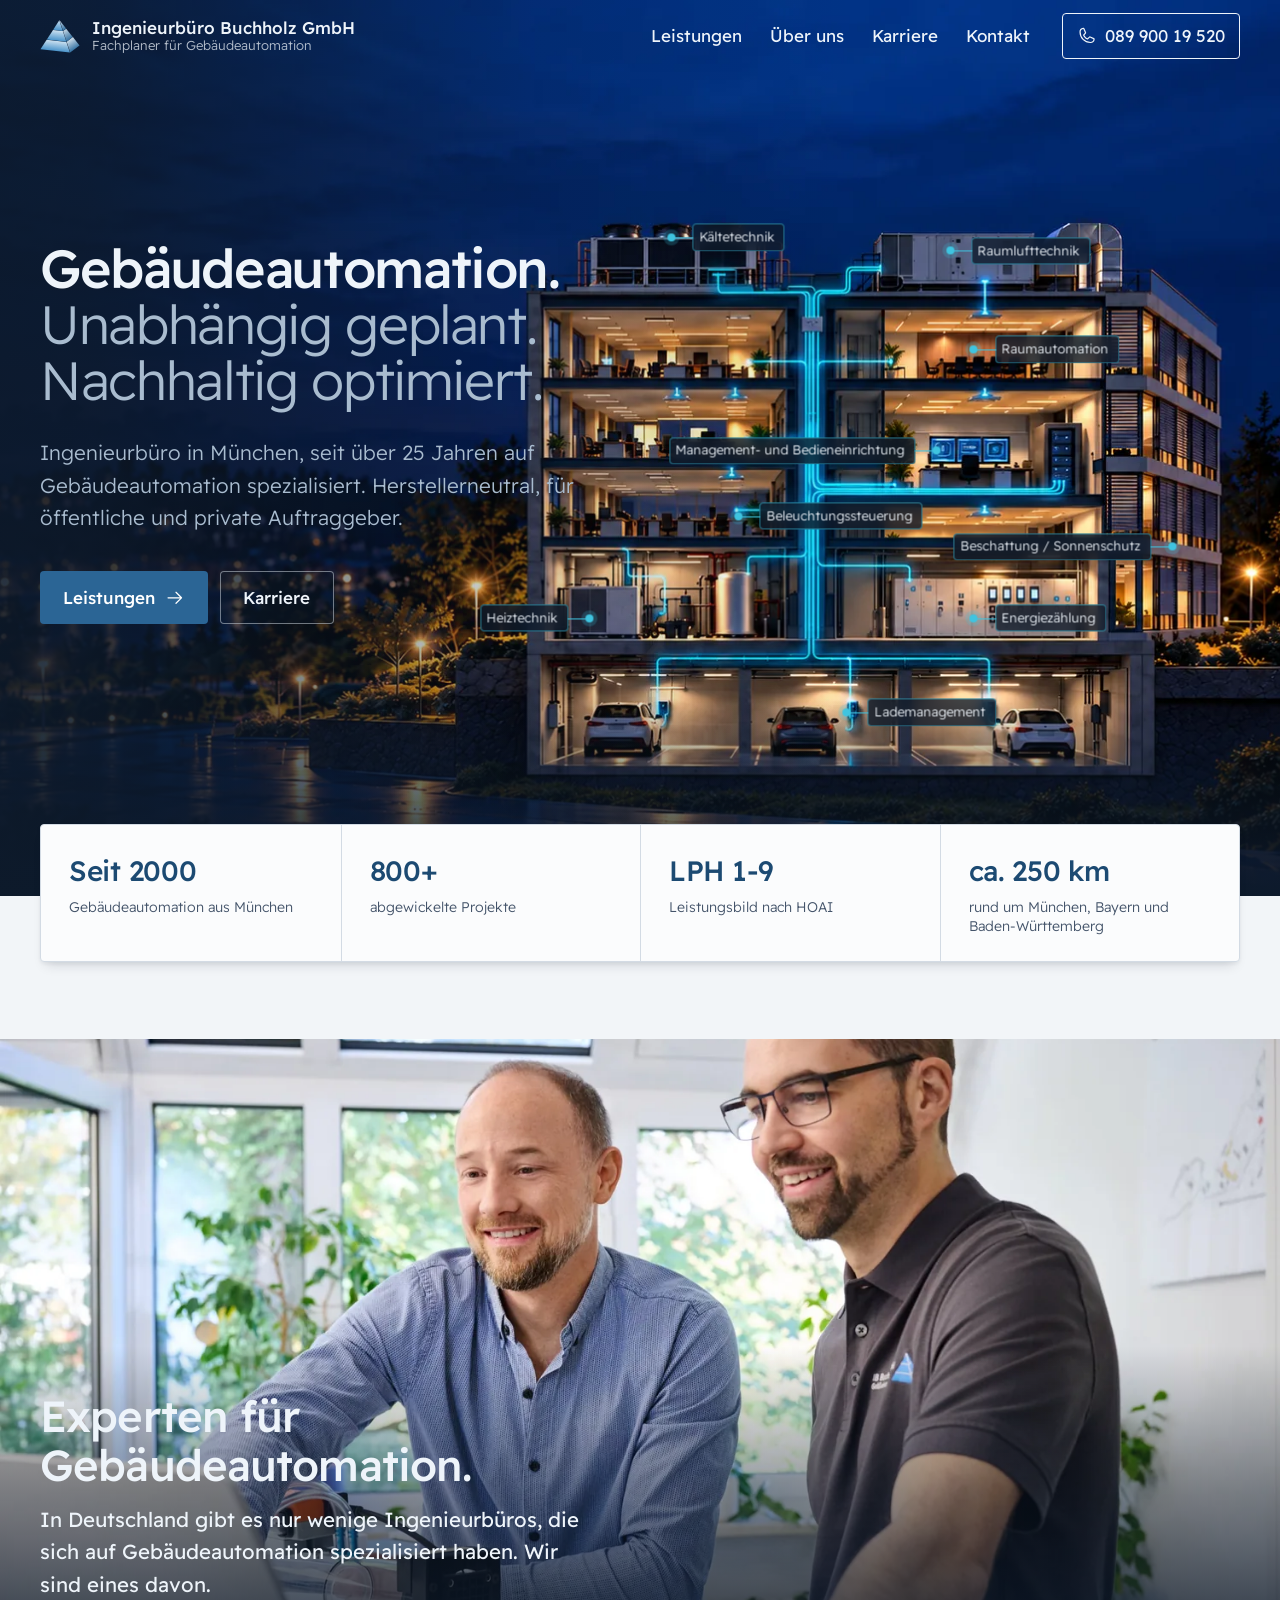
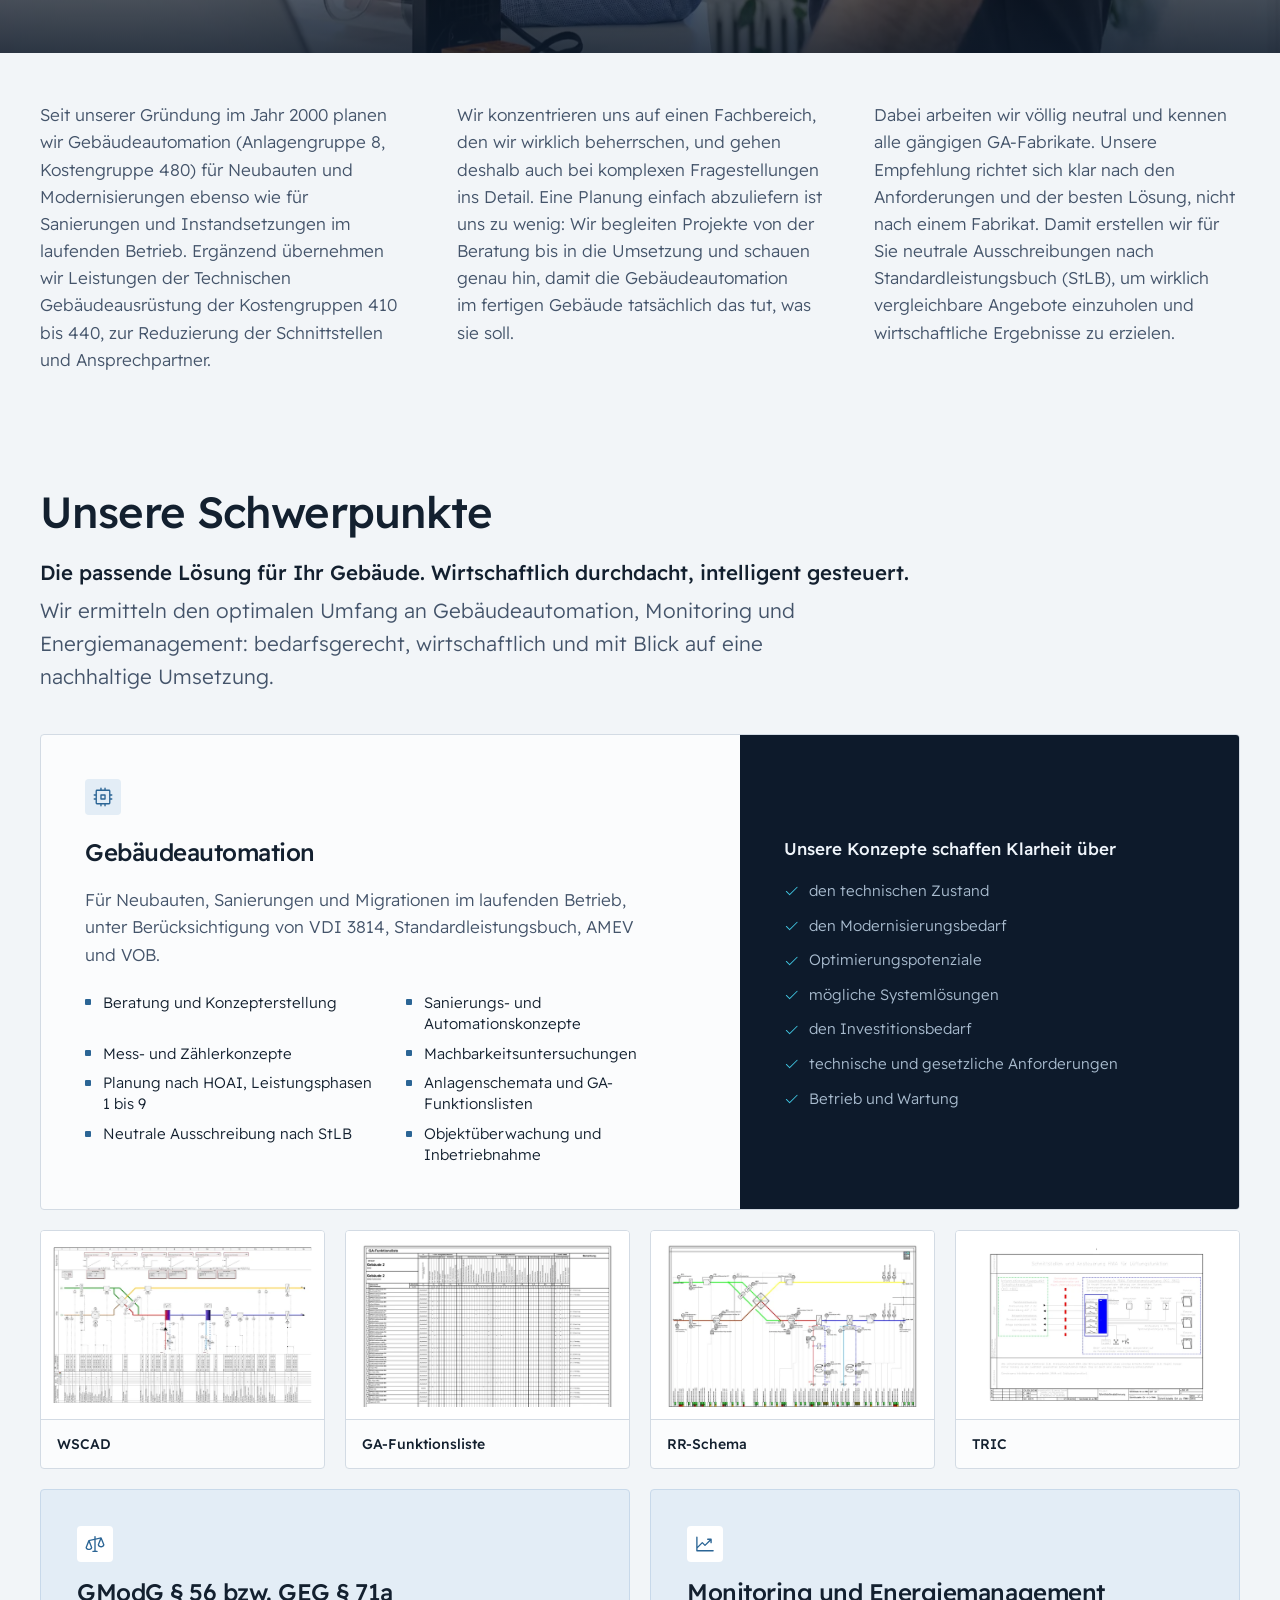
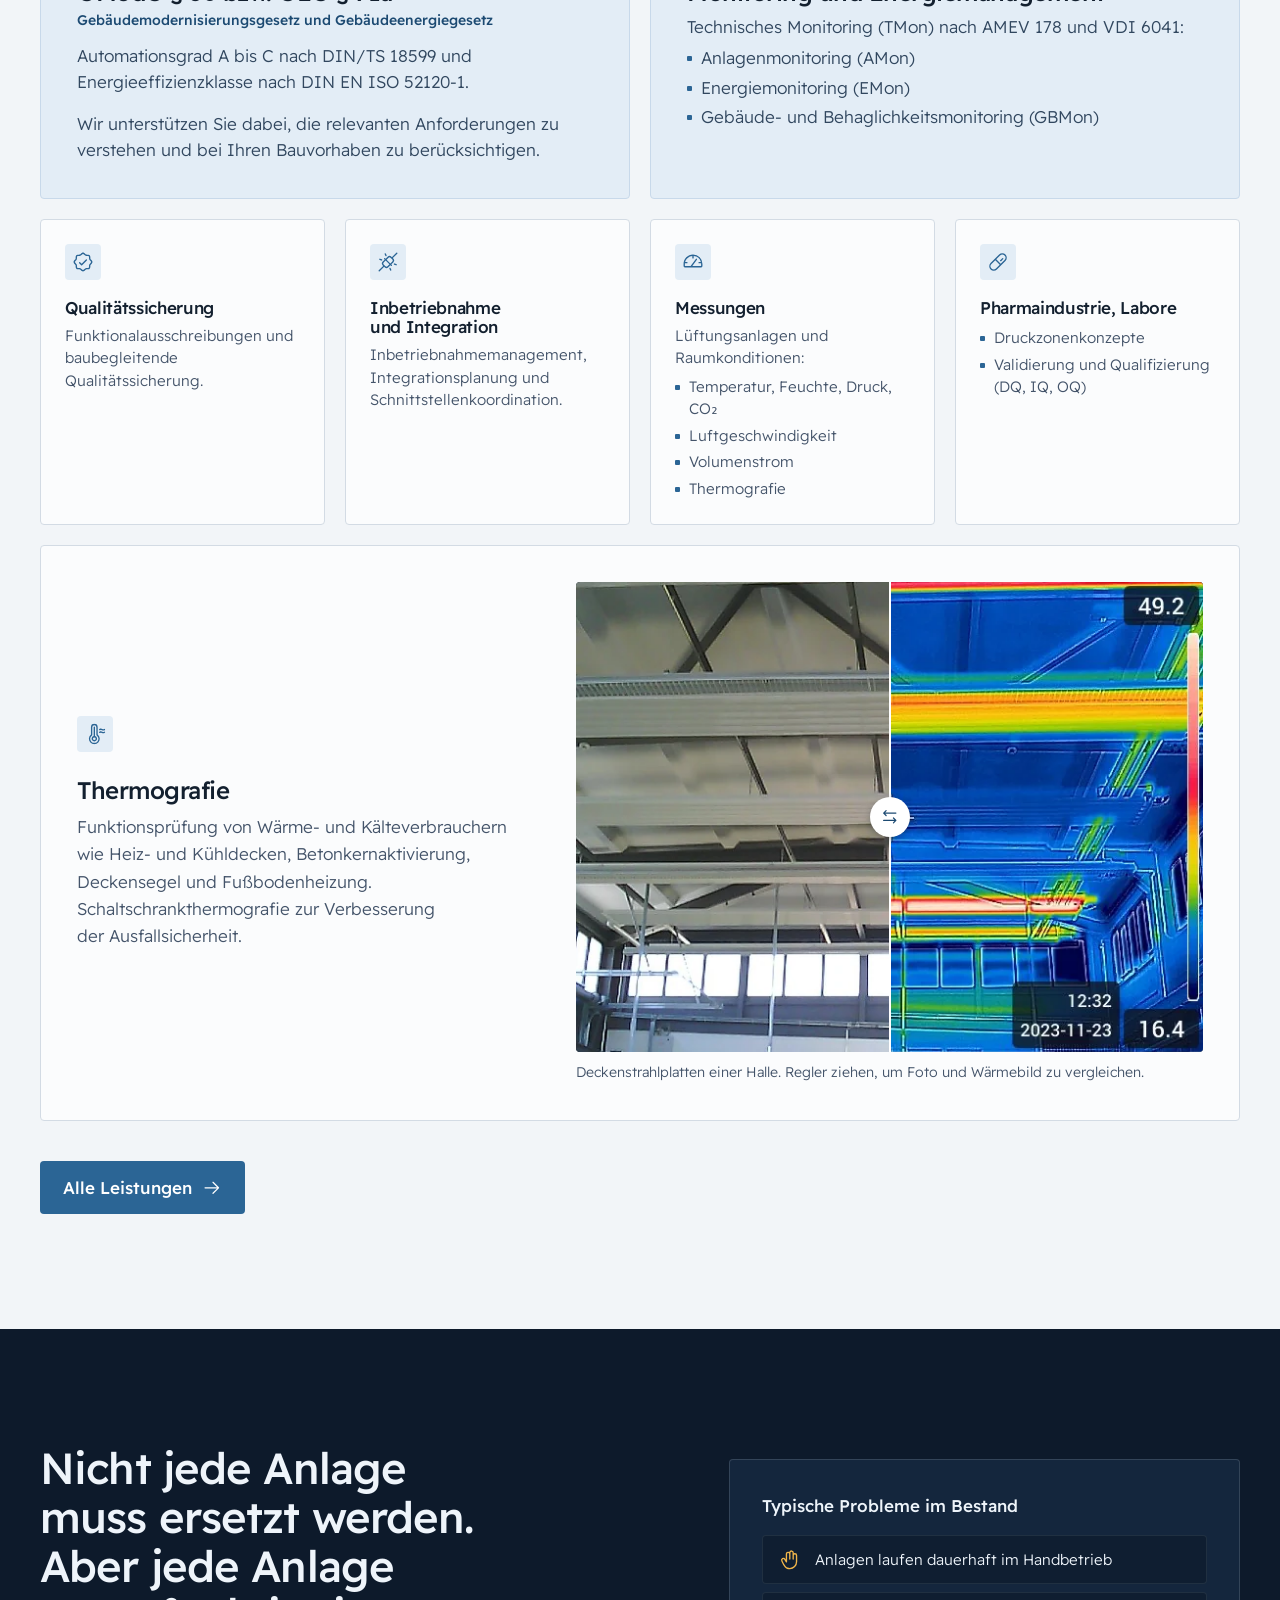
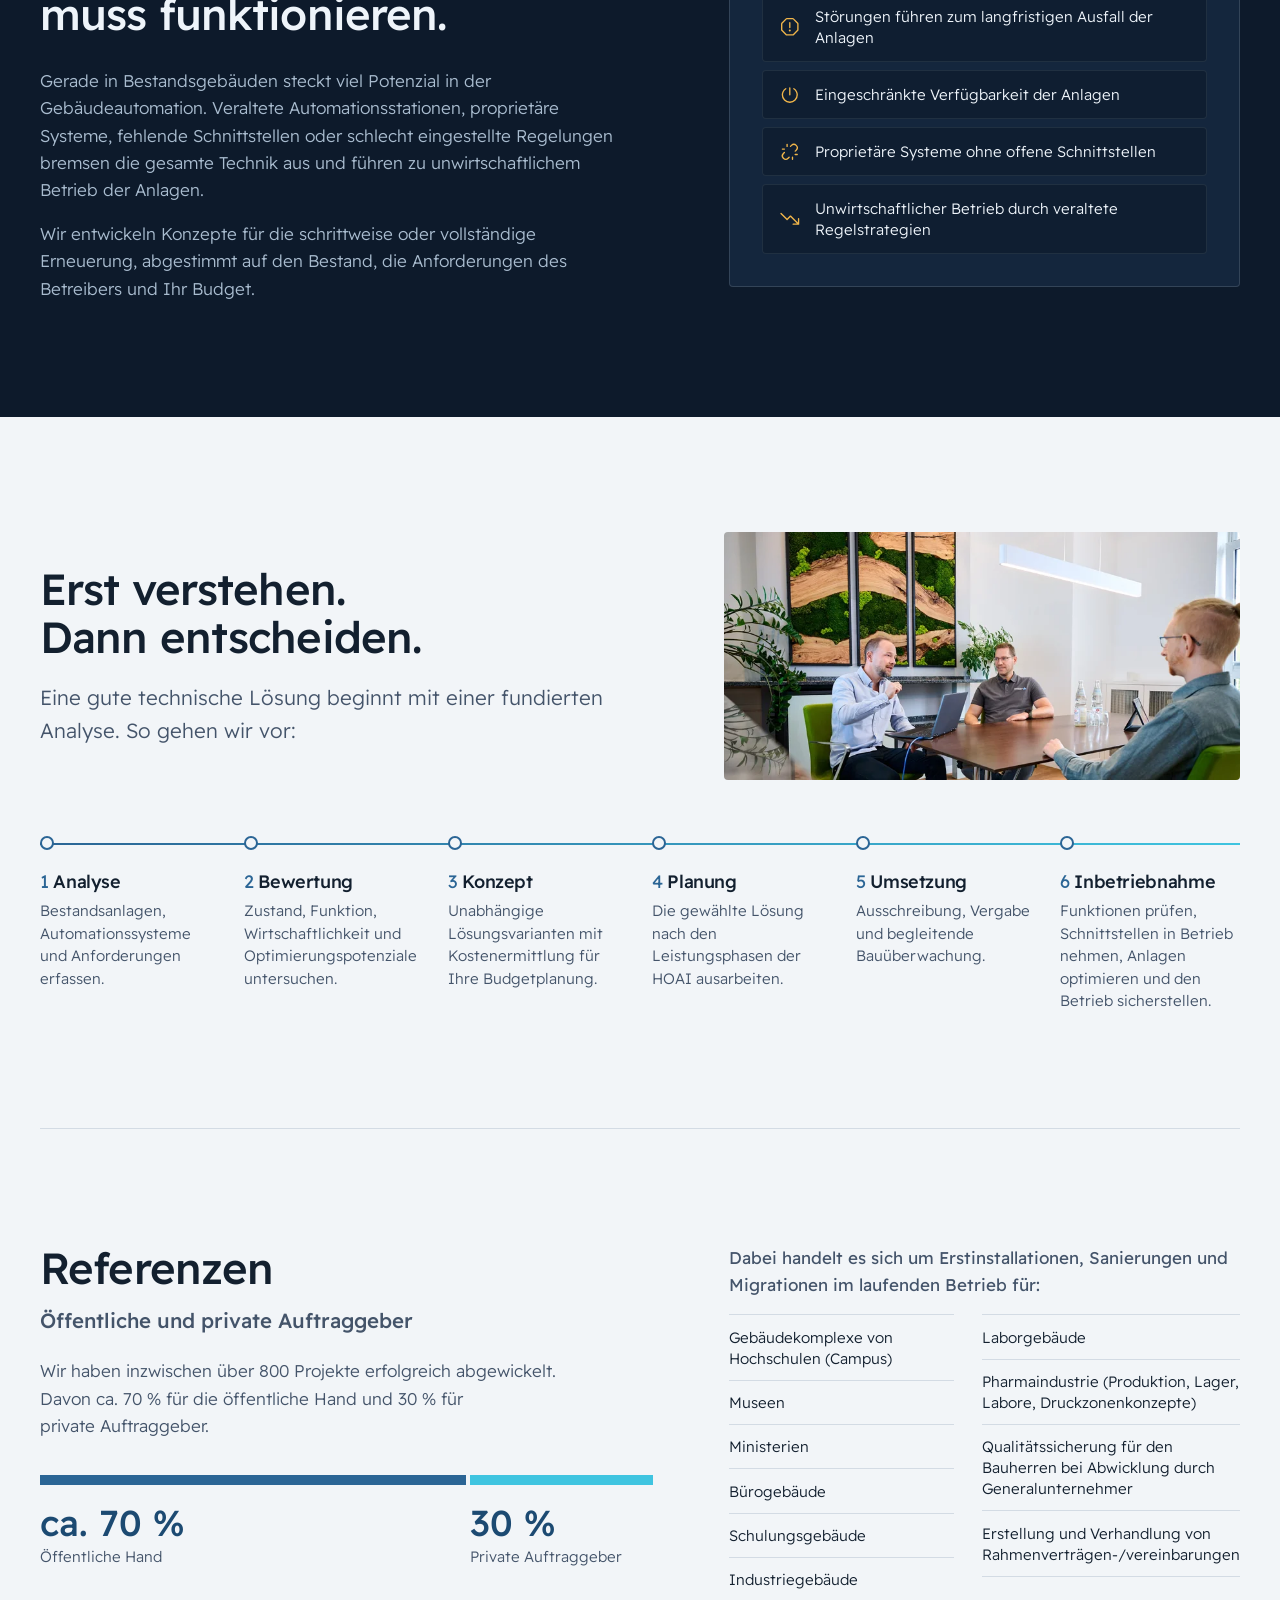
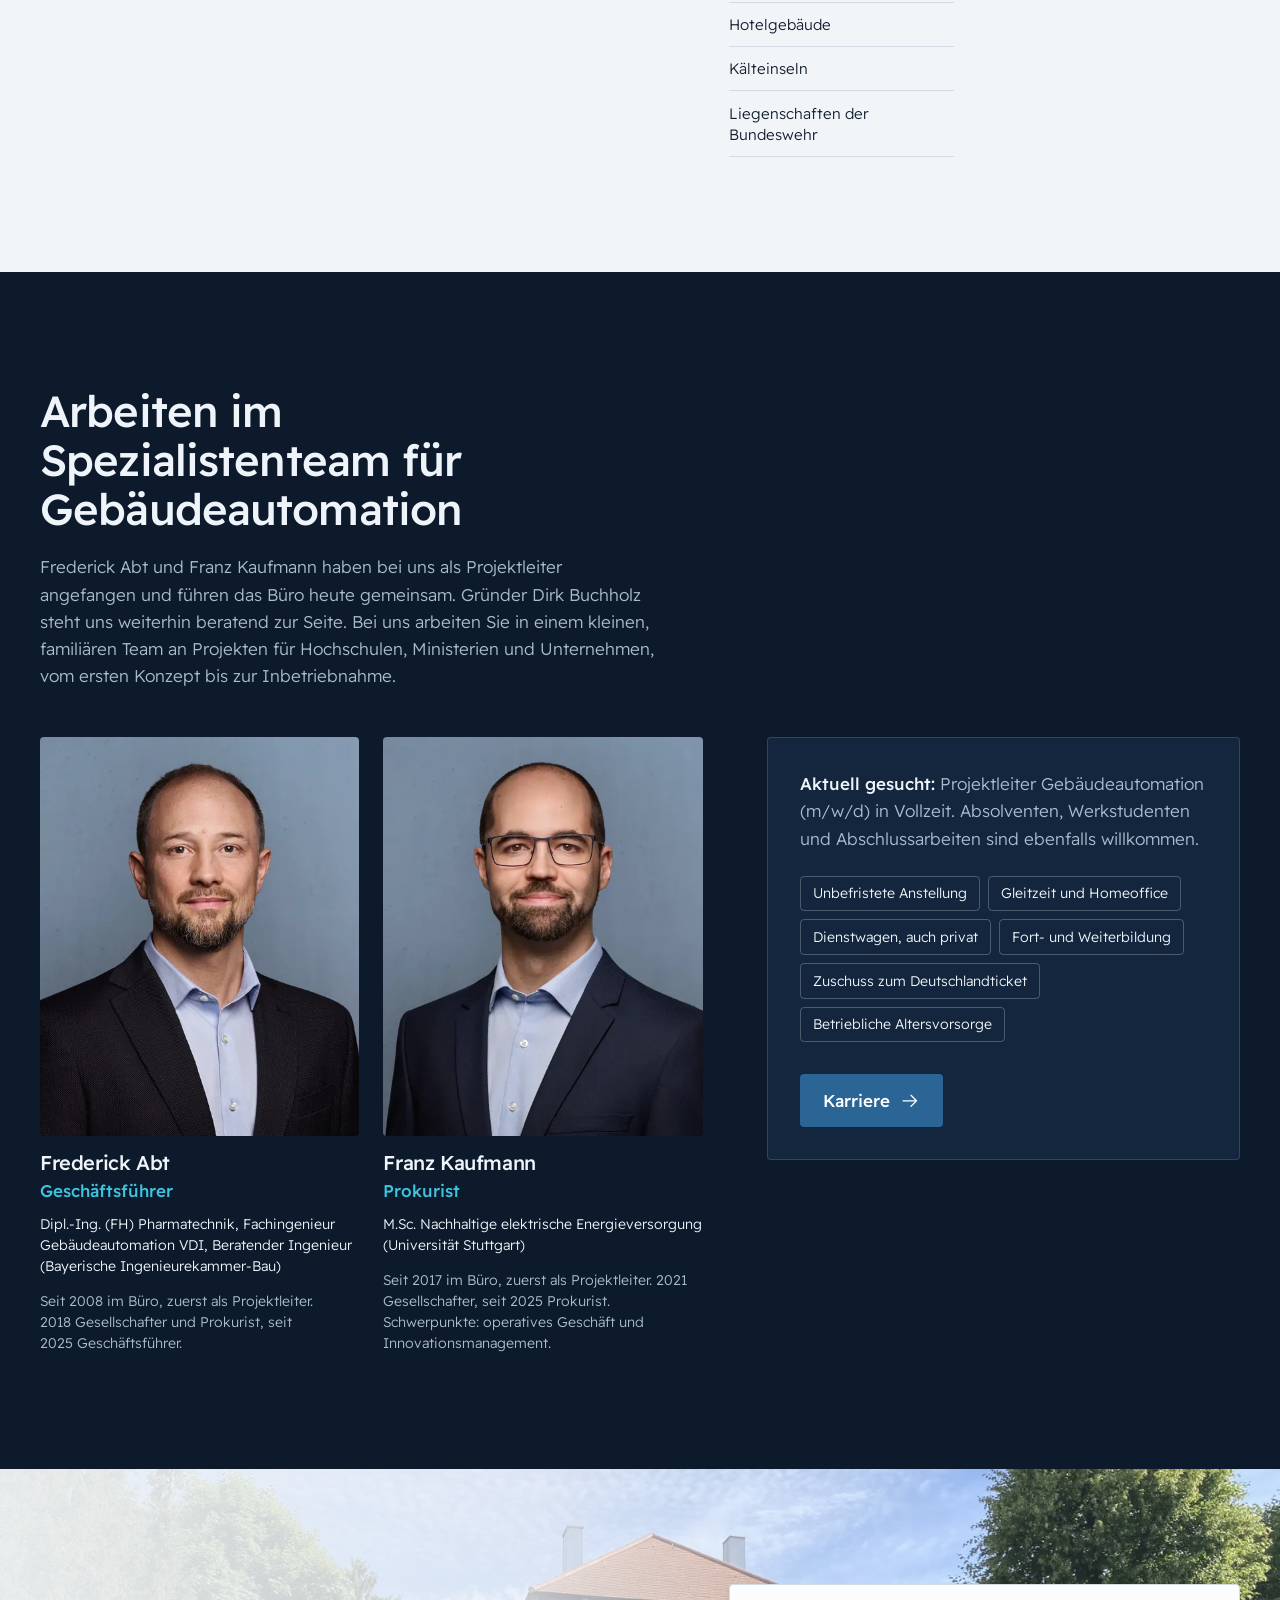
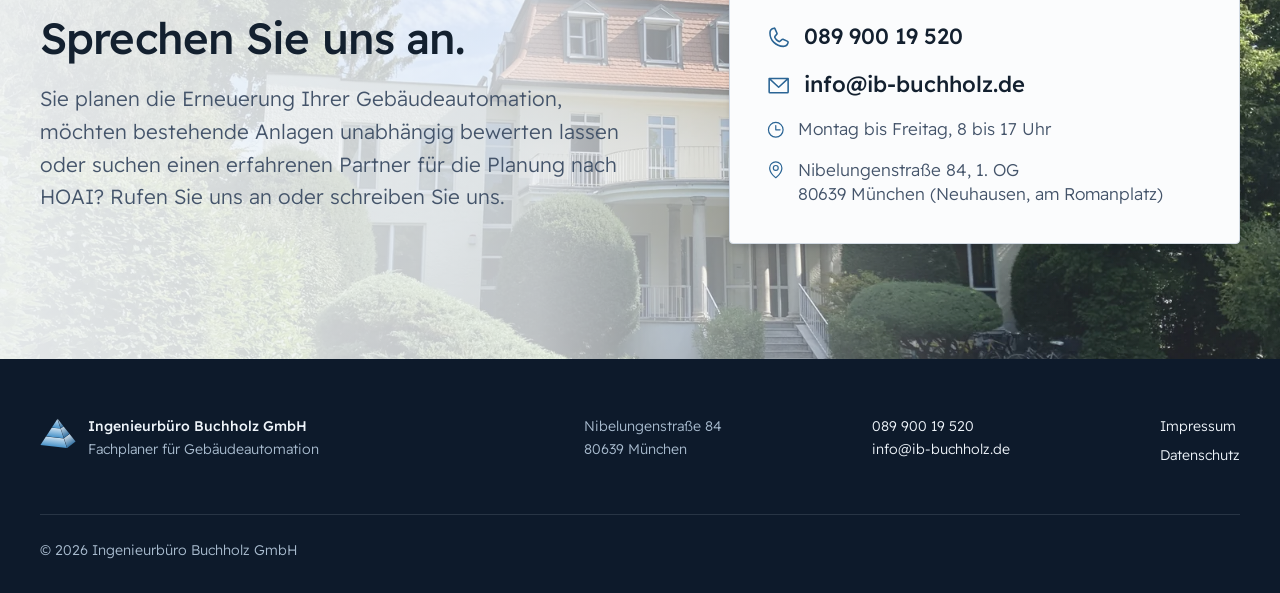
==== commit 0abd01fb: "Start: neue Gebäudegrafik, Management- und Bedieneinrichtung" ====
--- a/index.html
+++ b/index.html
@@ -15,7 +15,7 @@
 	<meta property="og:title" content="Ingenieurbüro für Gebäudeautomation in München | Buchholz GmbH">
 	<meta property="og:description" content="Seit über 25 Jahren spezialisiert auf Gebäudeautomation. Herstellerneutral, für öffentliche und private Auftraggeber.">
 	<meta property="og:url" content="https://www.ib-buchholz.de/">
-	<meta property="og:image" content="https://www.ib-buchholz.de/assets/images/hero-gebaeude-1600x900.webp">
+	<meta property="og:image" content="https://www.ib-buchholz.de/assets/images/hero-gebaeude-1600x900.webp?v=2">
 
 	<link rel="icon" href="favicon.ico" sizes="48x48">
 	<link rel="icon" href="favicon.svg" type="image/svg+xml">
@@ -23,9 +23,9 @@
 	<link rel="manifest" href="site.webmanifest">
 
 	<link rel="preload" href="assets/fonts/readex-pro-latin.woff2" as="font" type="font/woff2" crossorigin>
-	<link rel="preload" href="assets/images/hero-gebaeude-1600x900.webp" as="image" imagesrcset="assets/images/hero-gebaeude-960x540.webp 960w, assets/images/hero-gebaeude-1600x900.webp 1600w" imagesizes="100vw">
-	<link rel="stylesheet" href="assets/styles/main.css?v=20261023l">
-	<script src="assets/scripts/main.js?v=20261023l" defer></script>
+	<link rel="preload" href="assets/images/hero-gebaeude-1600x900.webp?v=2" as="image" imagesrcset="assets/images/hero-gebaeude-960x540.webp?v=2 960w, assets/images/hero-gebaeude-1600x900.webp?v=2 1600w" imagesizes="100vw">
+	<link rel="stylesheet" href="assets/styles/main.css?v=20261028c">
+	<script src="assets/scripts/main.js?v=20261028c" defer></script>
 
 	<script type="application/ld+json">
 	{
@@ -95,19 +95,19 @@
 		<section class="hero" aria-labelledby="hero-titel">
 			<div class="hero__visual">
 				<picture>
-					<img src="assets/images/hero-gebaeude-1600x900.webp"
-						srcset="assets/images/hero-gebaeude-960x540.webp 960w, assets/images/hero-gebaeude-1600x900.webp 1600w"
+					<img src="assets/images/hero-gebaeude-1600x900.webp?v=2"
+						srcset="assets/images/hero-gebaeude-960x540.webp?v=2 960w, assets/images/hero-gebaeude-1600x900.webp?v=2 1600w"
 						sizes="(min-width: 64rem) 120vh, 100vw"
-						width="1600" height="900" alt="Bürogebäude im Schnitt mit Tiefgarage: Ein zentraler GA-Schaltschrank ist über leuchtende Leitungen mit Kälte, Lüftung, Heizung, Elektroverteilung, Ladesäulen und allen Etagen verbunden" fetchpriority="high">
+						width="1600" height="900" alt="Bürogebäude im Schnitt mit Tiefgarage: Eine Leitzentrale mit Arbeitsplatz und Serverschrank ist über leuchtende Leitungen mit Kälte, Lüftung, Heizung, Elektroverteilung, Ladesäulen und allen Etagen verbunden" fetchpriority="high">
 				</picture>
 				<ul class="datapoints" aria-label="Gewerke, die die Gebäudeautomation verbindet">
 					<li class="datapoint" style="--x: 58.5%; --y: 26.5%; --i: 0">Kältetechnik</li>
 					<li class="datapoint" style="--x: 76%; --y: 28%; --i: 1">Raumlufttechnik</li>
 					<li class="datapoint" style="--x: 77.5%; --y: 39%; --i: 2">Raumautomation</li>
-					<li class="datapoint datapoint--flip" style="--x: 89.5%; --y: 47%; --i: 3">Beschattung / Sonnenschutz</li>
-					<li class="datapoint" style="--x: 57%; --y: 53.4%; --i: 4">Beleuchtungssteuerung</li>
+					<li class="datapoint datapoint--flip" style="--x: 90.1%; --y: 61%; --i: 3">Beschattung / Sonnenschutz</li>
+					<li class="datapoint" style="--x: 62.7%; --y: 57.6%; --i: 4">Beleuchtungssteuerung</li>
 					<li class="datapoint datapoint--flip" style="--x: 53.5%; --y: 69%; --i: 5">Heiztechnik</li>
-					<li class="datapoint" style="--x: 62.5%; --y: 63%; --i: 6">Warmwasserbereitung</li>
+					<li class="datapoint datapoint--flip" style="--x: 75.3%; --y: 50.3%; --i: 6">Management- und Bedieneinrichtung</li>
 					<li class="datapoint" style="--x: 77.5%; --y: 69%; --i: 7">Energiezählung</li>
 					<li class="datapoint" style="--x: 69.5%; --y: 79.5%; --i: 8">Lademanagement</li>
 				</ul>
--- a/assets/styles/main.css
+++ b/assets/styles/main.css
@@ -1965,6 +1965,12 @@
 	margin-top: 2rem;
 }
 
+.perks__group {
+	display: grid;
+	gap: 1rem;
+	align-content: start;
+}
+
 .perks__list li {
 	display: flex;
 	align-items: center;
@@ -2057,19 +2063,28 @@
 	}
 
 	.ways__grid,
-	.perks__list,
 	.bios {
 		grid-template-columns: repeat(2, minmax(0, 1fr));
 	}
 
+	.perks__list {
+		column-gap: 1.25rem;
+		font-size: 0.9375rem;
+	}
+
 	.bios .bio:first-child {
 		grid-column: auto;
 	}
 }
 
+@media (max-width: 48rem) {
+	.perks__list {
+		grid-template-columns: 1fr;
+	}
+}
+
 @media (max-width: 40rem) {
 	.ways__grid,
-	.perks__list,
 	.bios {
 		grid-template-columns: 1fr;
 	}
@@ -2798,7 +2813,7 @@
 .page-hero--photo .page-hero__photo--team {
 	width: min(72%, 70rem);
 	object-position: center 0%;
-	mask-image: linear-gradient(90deg, transparent 0%, transparent 18%, #000 50%);
+	mask-image: linear-gradient(90deg, transparent 0%, rgb(0 0 0 / 0.55) 7%, rgb(0 0 0 / 0.85) 18%, #000 32%);
 }
 
 .contact--faded::before {
@@ -2876,20 +2891,9 @@
 	position: relative;
 	isolation: isolate;
 	padding-block: 2.5rem;
-	background: var(--night);
-	color: var(--on-night);
+	background: var(--ground);
+	color: var(--ink);
 	overflow: hidden;
-}
-
-.team-cta::before {
-	content: "";
-	position: absolute;
-	inset: 0;
-	z-index: -1;
-	background:
-		linear-gradient(rgb(63 196 224 / 0.06) 1px, transparent 1px) 0 0 / 3rem 3rem,
-		linear-gradient(90deg, rgb(63 196 224 / 0.06) 1px, transparent 1px) 0 0 / 3rem 3rem;
-	mask-image: linear-gradient(90deg, #000 0%, transparent 60%);
 }
 
 .team-cta__grid {
@@ -2914,27 +2918,13 @@
 	width: auto;
 	height: 100%;
 	max-width: none;
-	opacity: 0.85;
 	mask-image: linear-gradient(90deg, transparent 0%, rgb(0 0 0 / 0.35) 10%, #000 28%);
 }
 
-.team-cta__photo::after {
-	content: "";
-	position: absolute;
-	inset: 0;
-	background: linear-gradient(0deg, rgb(13 26 43 / 0.35) 0%, rgb(13 26 43 / 0) 30%);
-}
+
 
 .team-cta__text > p {
-	color: var(--on-night-2);
-}
-
-.team-cta .contact__line {
-	color: var(--on-night);
-}
-
-.team-cta .contact__line .icon {
-	fill: var(--signal);
+	color: var(--ink-2);
 }
 
 .team-cta__lines {
@@ -2942,7 +2932,7 @@
 	gap: 0.25rem;
 	margin-top: 1.75rem;
 	padding-top: 1.5rem;
-	border-top: 1px solid rgb(238 244 250 / 0.14);
+	border-top: 1px solid var(--line);
 }
 
 @media (max-width: 75rem) {
@@ -2969,13 +2959,10 @@
 	.team-cta__photo img {
 		width: 100%;
 		height: auto;
-		opacity: 0.9;
 		mask-image: linear-gradient(180deg, #000 70%, transparent 100%);
 	}
 
-	.team-cta__photo::after {
-		content: none;
-	}
+
 }
 
 /* Bewegung */
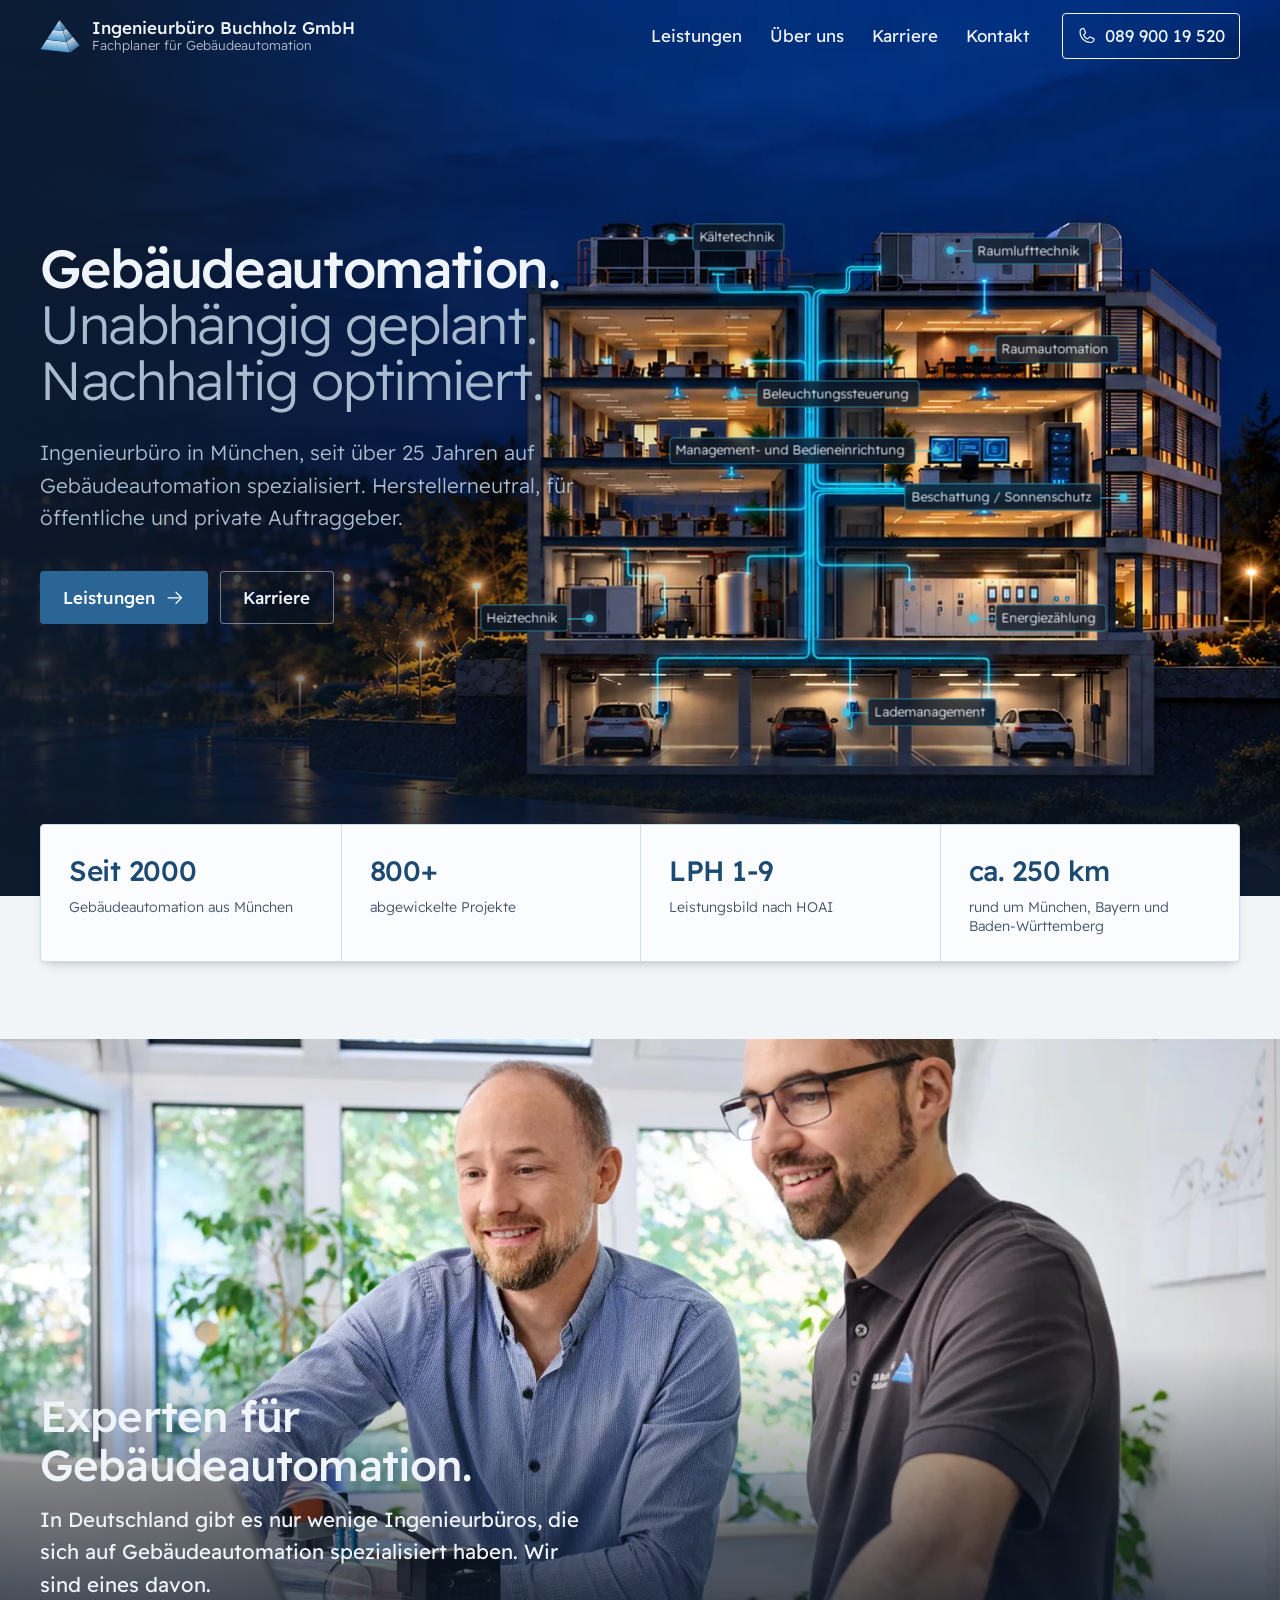
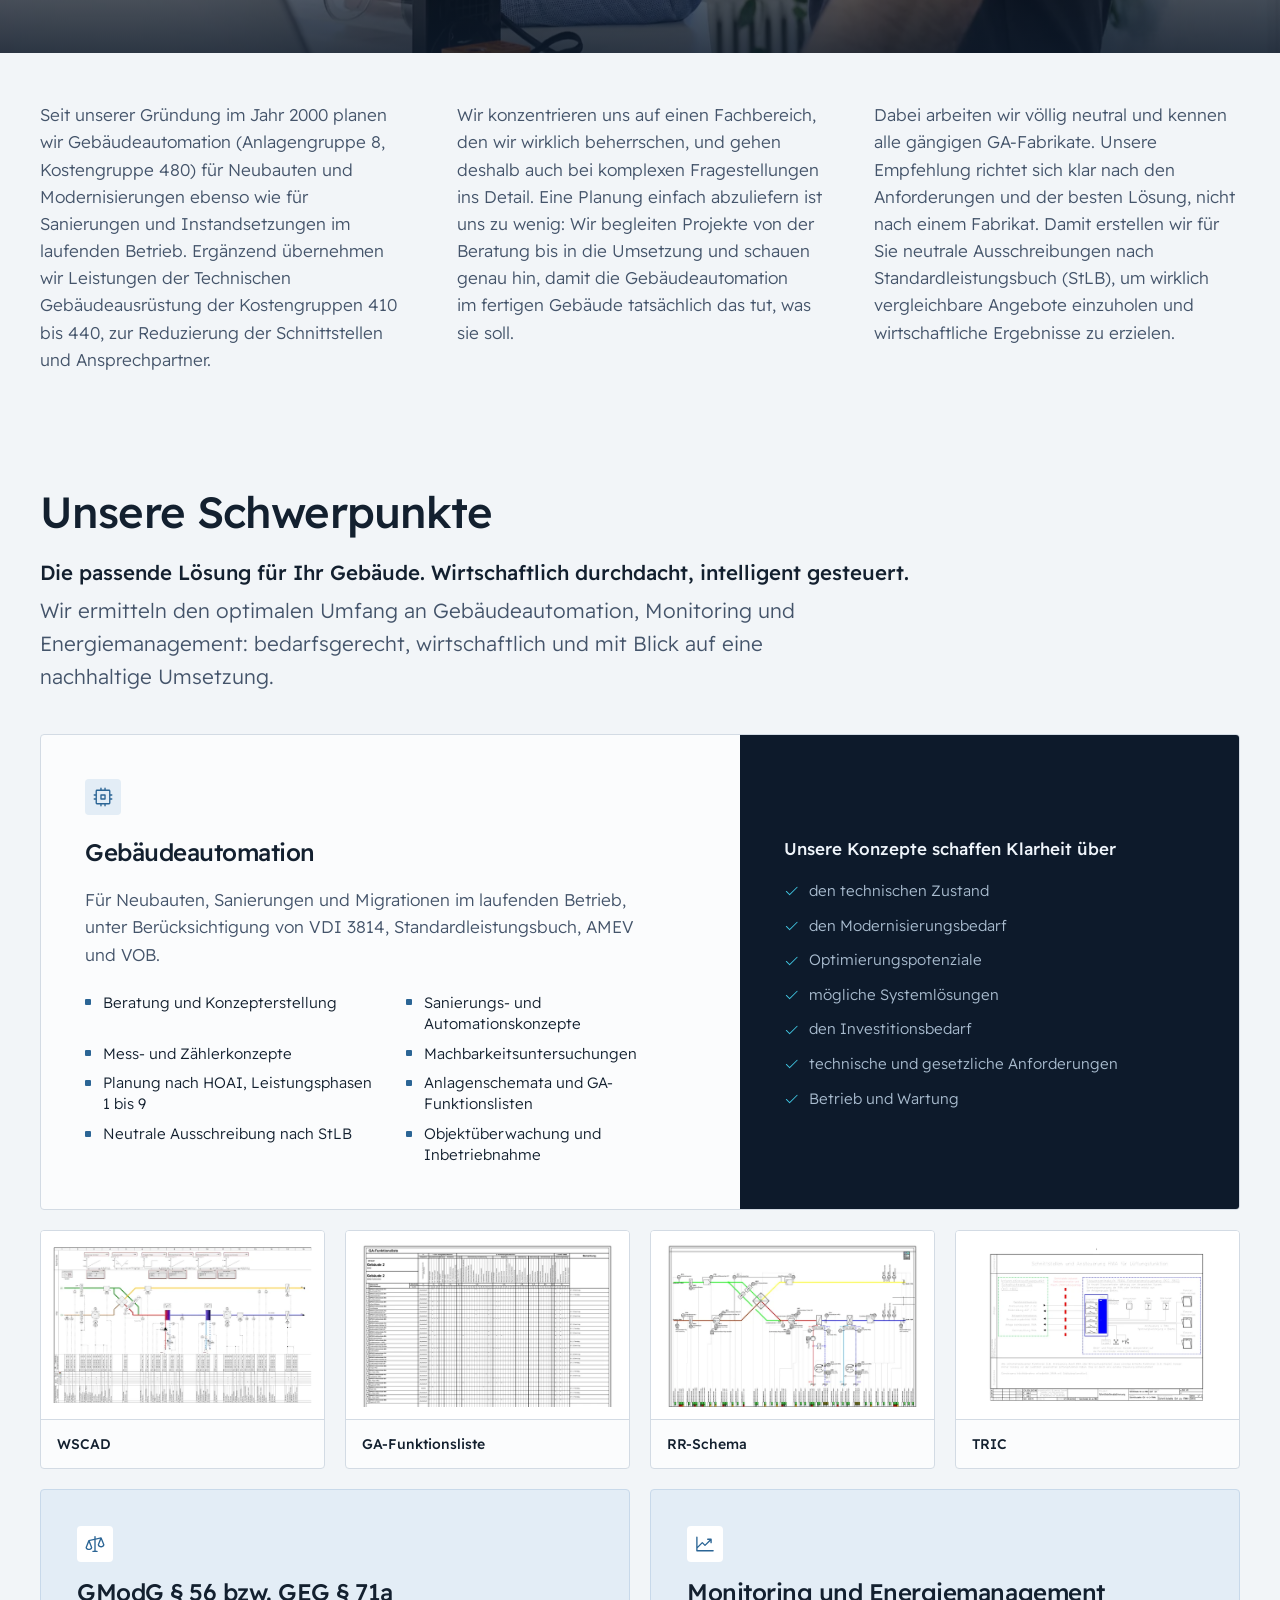
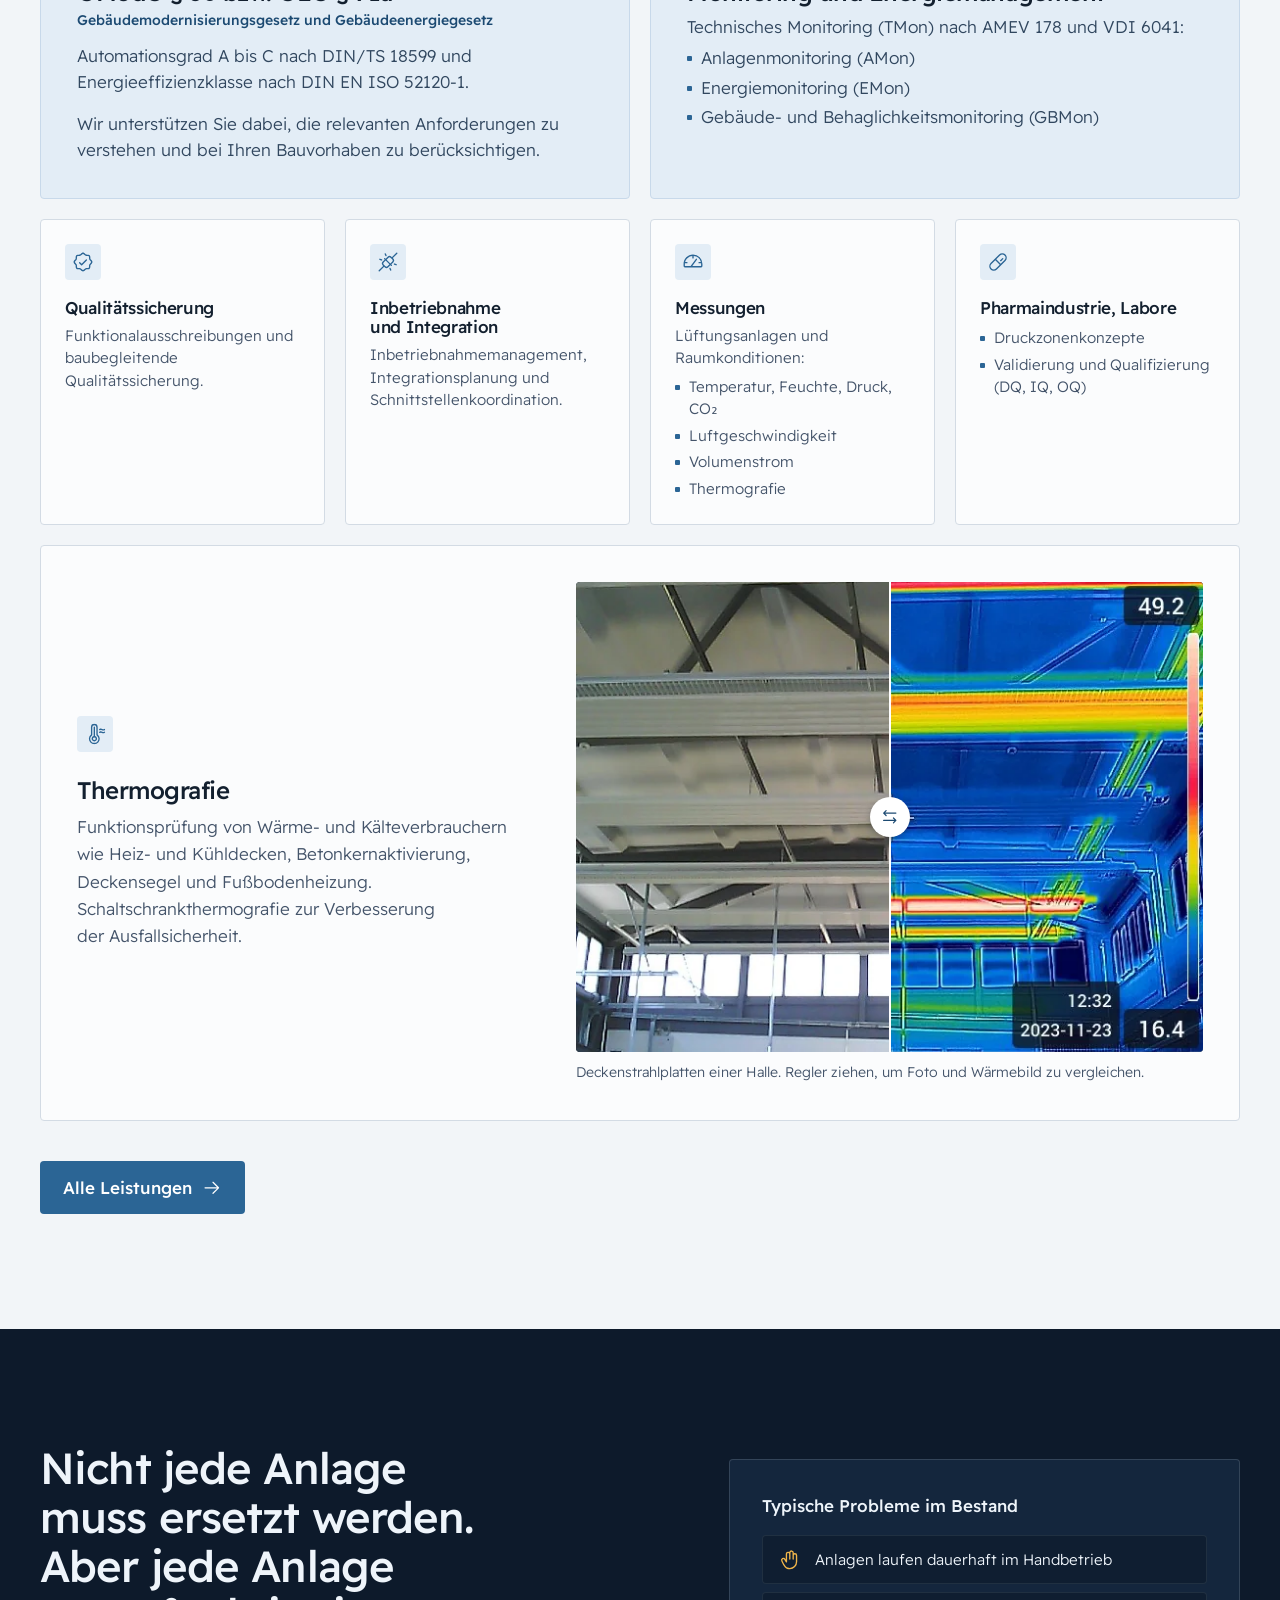
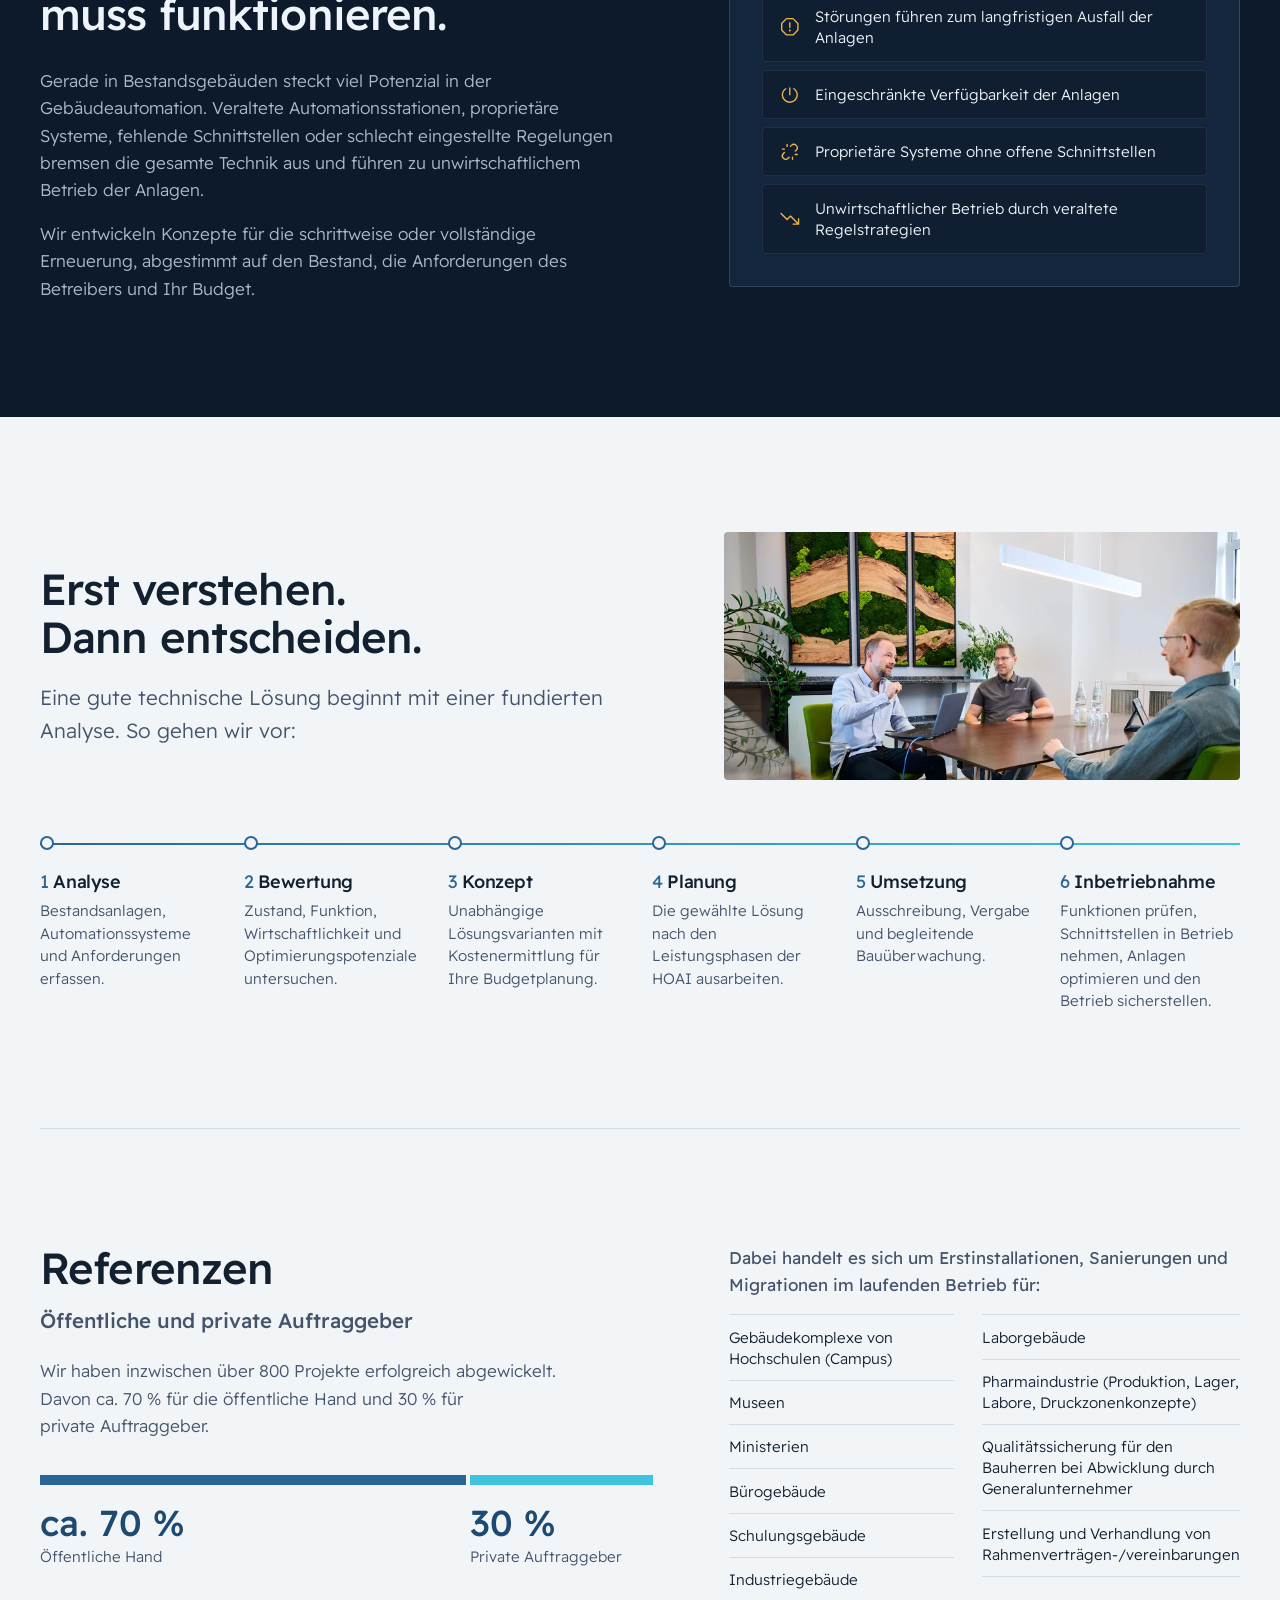
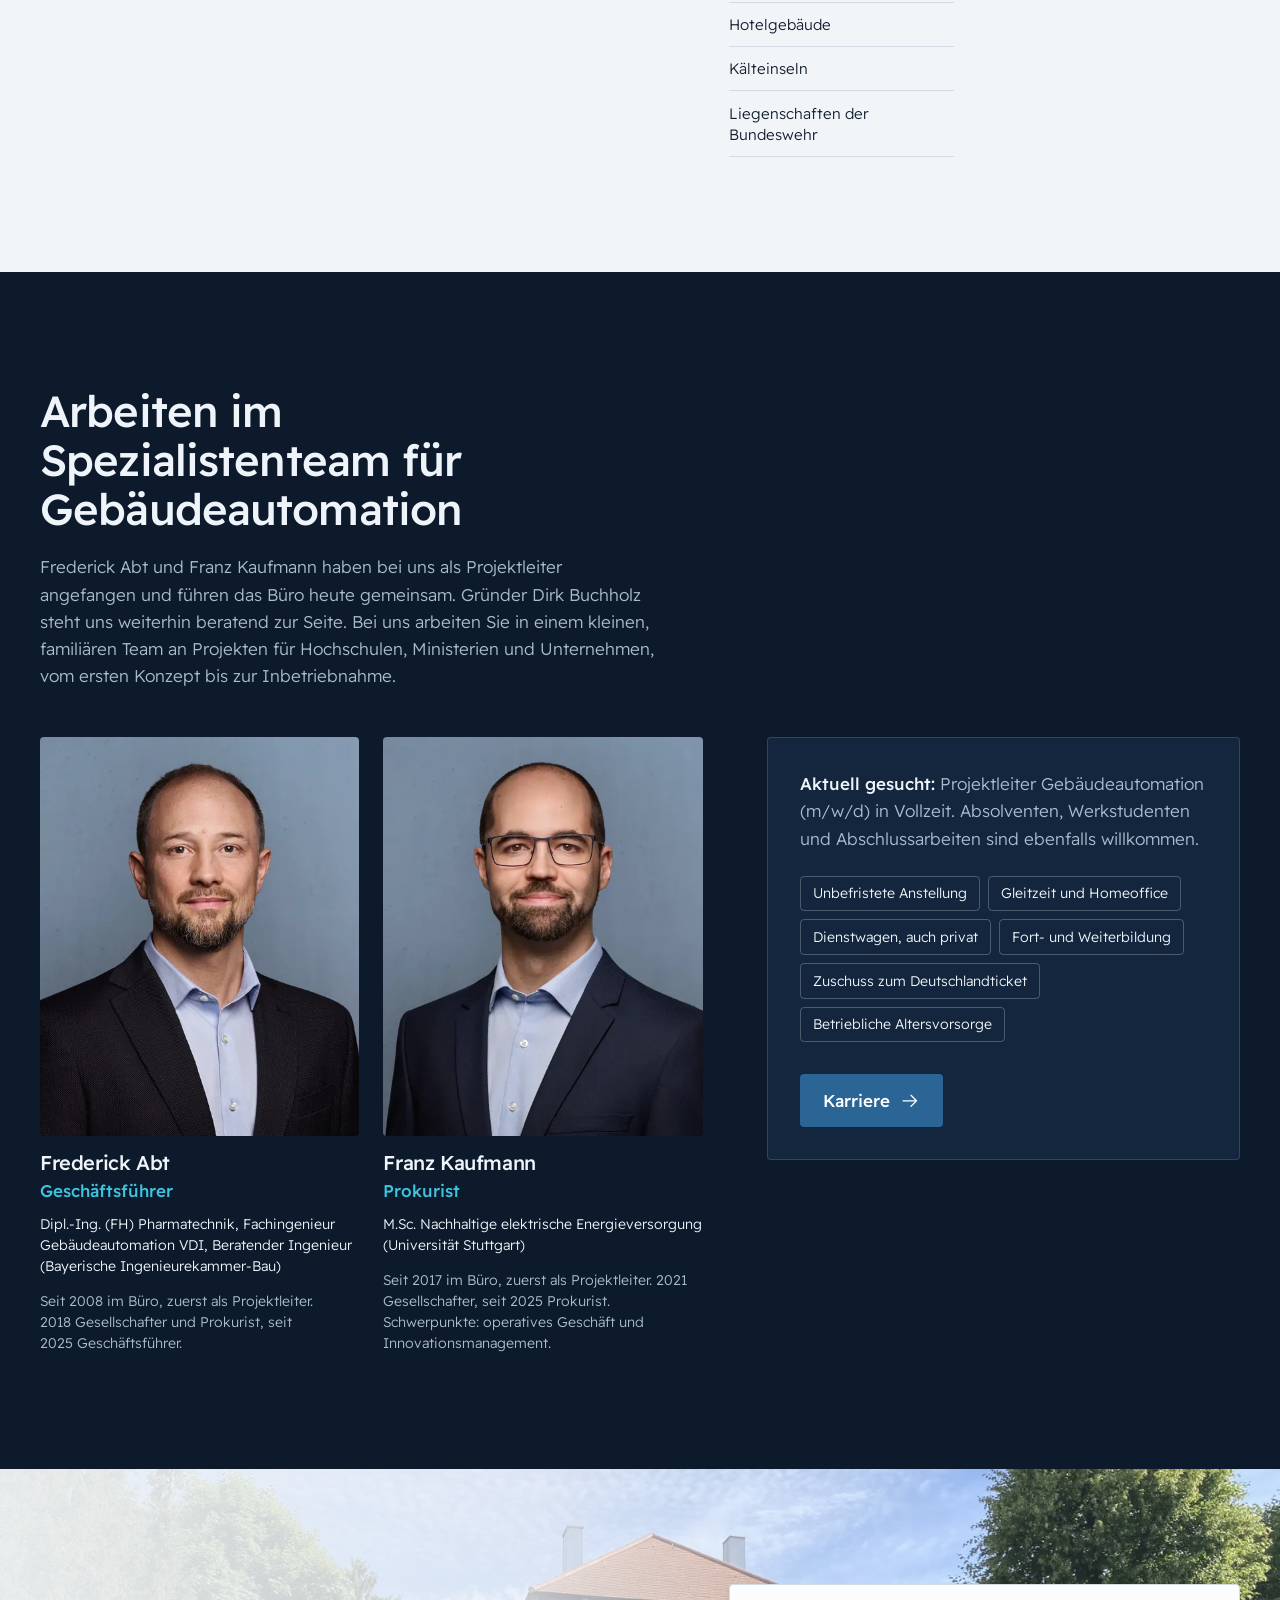
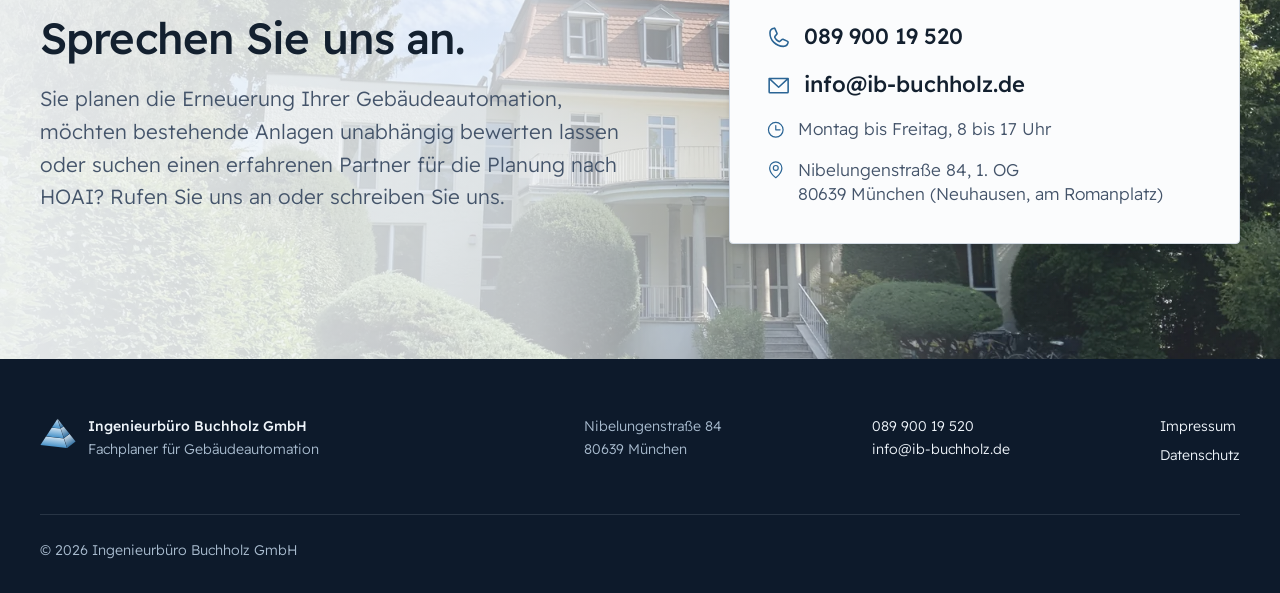
==== commit 6e74b371: "Start: Gebäudegrafik aktualisiert, Beschriftungen an Lampe und Sonnenschutz" ====
--- a/index.html
+++ b/index.html
@@ -15,7 +15,7 @@
 	<meta property="og:title" content="Ingenieurbüro für Gebäudeautomation in München | Buchholz GmbH">
 	<meta property="og:description" content="Seit über 25 Jahren spezialisiert auf Gebäudeautomation. Herstellerneutral, für öffentliche und private Auftraggeber.">
 	<meta property="og:url" content="https://www.ib-buchholz.de/">
-	<meta property="og:image" content="https://www.ib-buchholz.de/assets/images/hero-gebaeude-1600x900.webp?v=2">
+	<meta property="og:image" content="https://www.ib-buchholz.de/assets/images/hero-gebaeude-1600x900.webp?v=3">
 
 	<link rel="icon" href="favicon.ico" sizes="48x48">
 	<link rel="icon" href="favicon.svg" type="image/svg+xml">
@@ -23,7 +23,7 @@
 	<link rel="manifest" href="site.webmanifest">
 
 	<link rel="preload" href="assets/fonts/readex-pro-latin.woff2" as="font" type="font/woff2" crossorigin>
-	<link rel="preload" href="assets/images/hero-gebaeude-1600x900.webp?v=2" as="image" imagesrcset="assets/images/hero-gebaeude-960x540.webp?v=2 960w, assets/images/hero-gebaeude-1600x900.webp?v=2 1600w" imagesizes="100vw">
+	<link rel="preload" href="assets/images/hero-gebaeude-1600x900.webp?v=3" as="image" imagesrcset="assets/images/hero-gebaeude-960x540.webp?v=3 960w, assets/images/hero-gebaeude-1600x900.webp?v=3 1600w" imagesizes="100vw">
 	<link rel="stylesheet" href="assets/styles/main.css?v=20261028c">
 	<script src="assets/scripts/main.js?v=20261028c" defer></script>
 
@@ -95,8 +95,8 @@
 		<section class="hero" aria-labelledby="hero-titel">
 			<div class="hero__visual">
 				<picture>
-					<img src="assets/images/hero-gebaeude-1600x900.webp?v=2"
-						srcset="assets/images/hero-gebaeude-960x540.webp?v=2 960w, assets/images/hero-gebaeude-1600x900.webp?v=2 1600w"
+					<img src="assets/images/hero-gebaeude-1600x900.webp?v=3"
+						srcset="assets/images/hero-gebaeude-960x540.webp?v=3 960w, assets/images/hero-gebaeude-1600x900.webp?v=3 1600w"
 						sizes="(min-width: 64rem) 120vh, 100vw"
 						width="1600" height="900" alt="Bürogebäude im Schnitt mit Tiefgarage: Eine Leitzentrale mit Arbeitsplatz und Serverschrank ist über leuchtende Leitungen mit Kälte, Lüftung, Heizung, Elektroverteilung, Ladesäulen und allen Etagen verbunden" fetchpriority="high">
 				</picture>
@@ -104,8 +104,8 @@
 					<li class="datapoint" style="--x: 58.5%; --y: 26.5%; --i: 0">Kältetechnik</li>
 					<li class="datapoint" style="--x: 76%; --y: 28%; --i: 1">Raumlufttechnik</li>
 					<li class="datapoint" style="--x: 77.5%; --y: 39%; --i: 2">Raumautomation</li>
-					<li class="datapoint datapoint--flip" style="--x: 90.1%; --y: 61%; --i: 3">Beschattung / Sonnenschutz</li>
-					<li class="datapoint" style="--x: 62.7%; --y: 57.6%; --i: 4">Beleuchtungssteuerung</li>
+					<li class="datapoint datapoint--flip" style="--x: 87%; --y: 55.5%; --i: 3">Beschattung / Sonnenschutz</li>
+					<li class="datapoint" style="--x: 62.5%; --y: 44%; --i: 4">Beleuchtungssteuerung</li>
 					<li class="datapoint datapoint--flip" style="--x: 53.5%; --y: 69%; --i: 5">Heiztechnik</li>
 					<li class="datapoint datapoint--flip" style="--x: 75.3%; --y: 50.3%; --i: 6">Management- und Bedieneinrichtung</li>
 					<li class="datapoint" style="--x: 77.5%; --y: 69%; --i: 7">Energiezählung</li>
